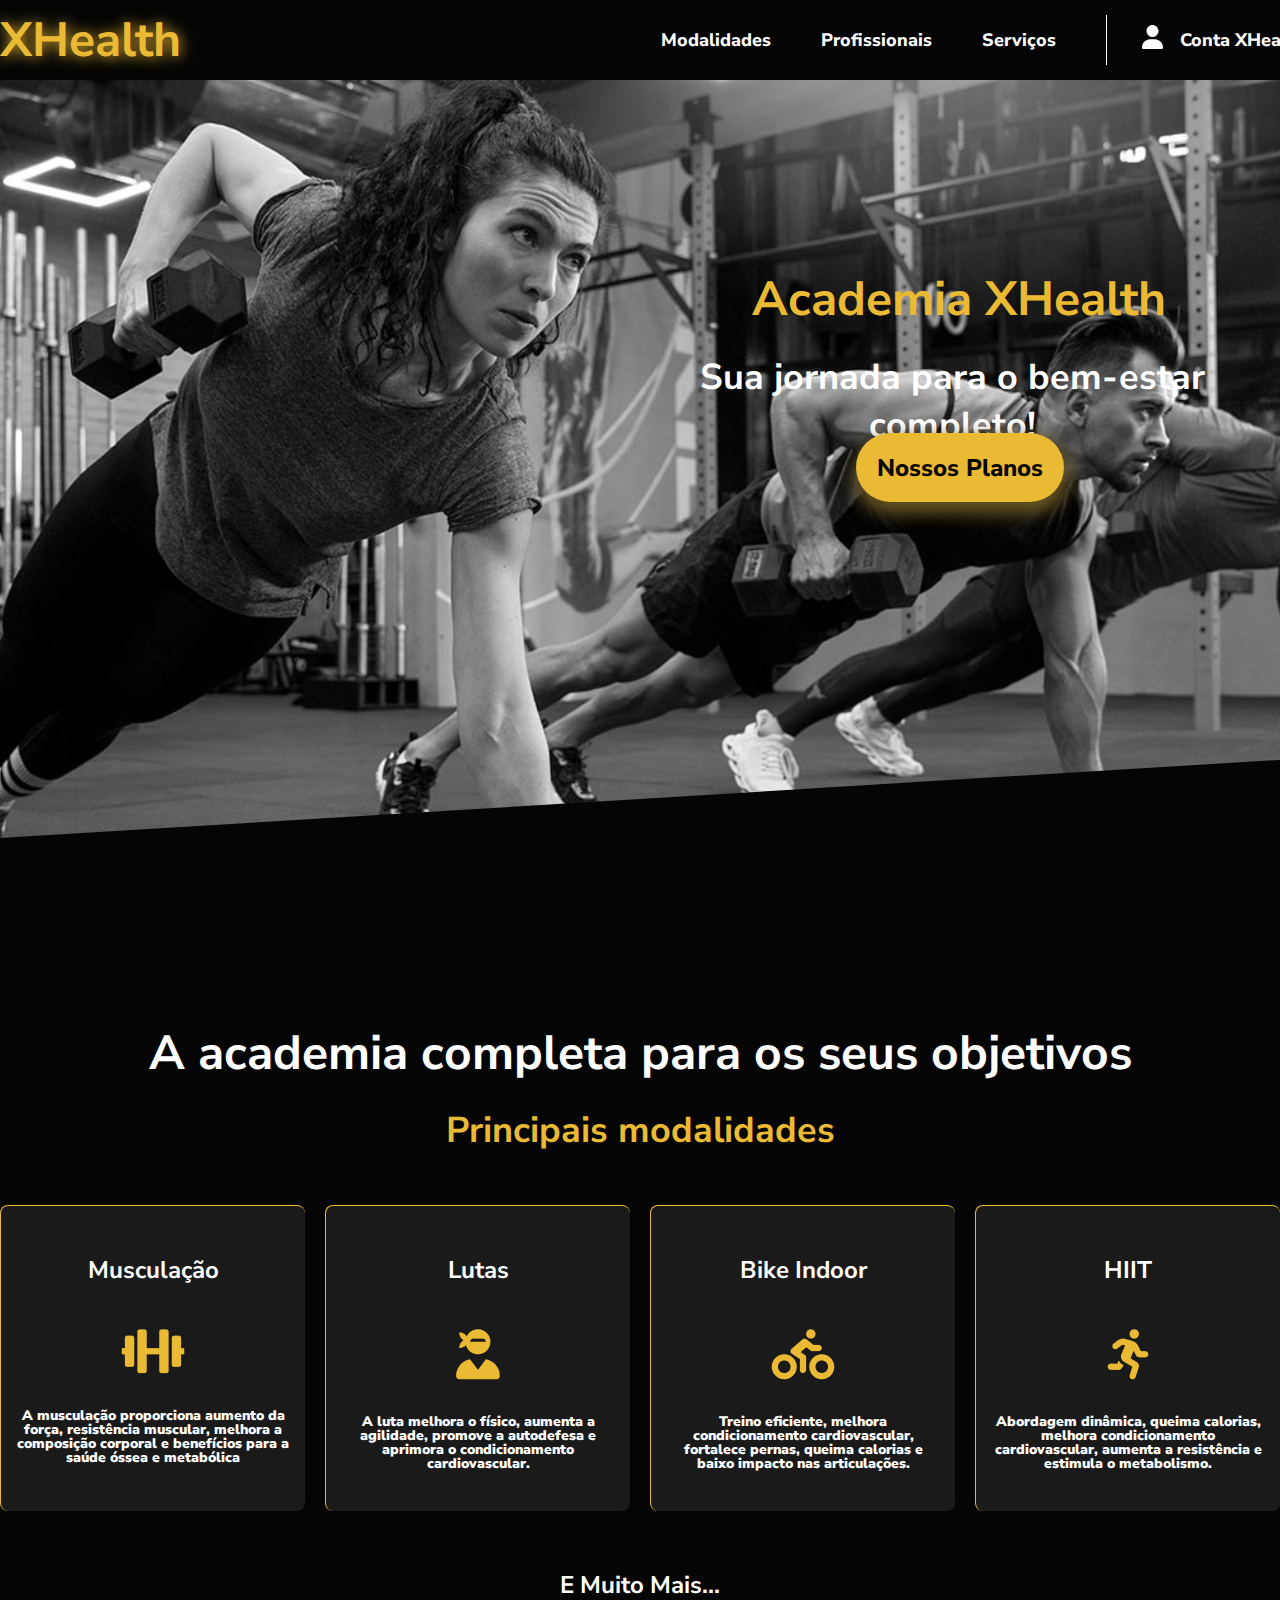
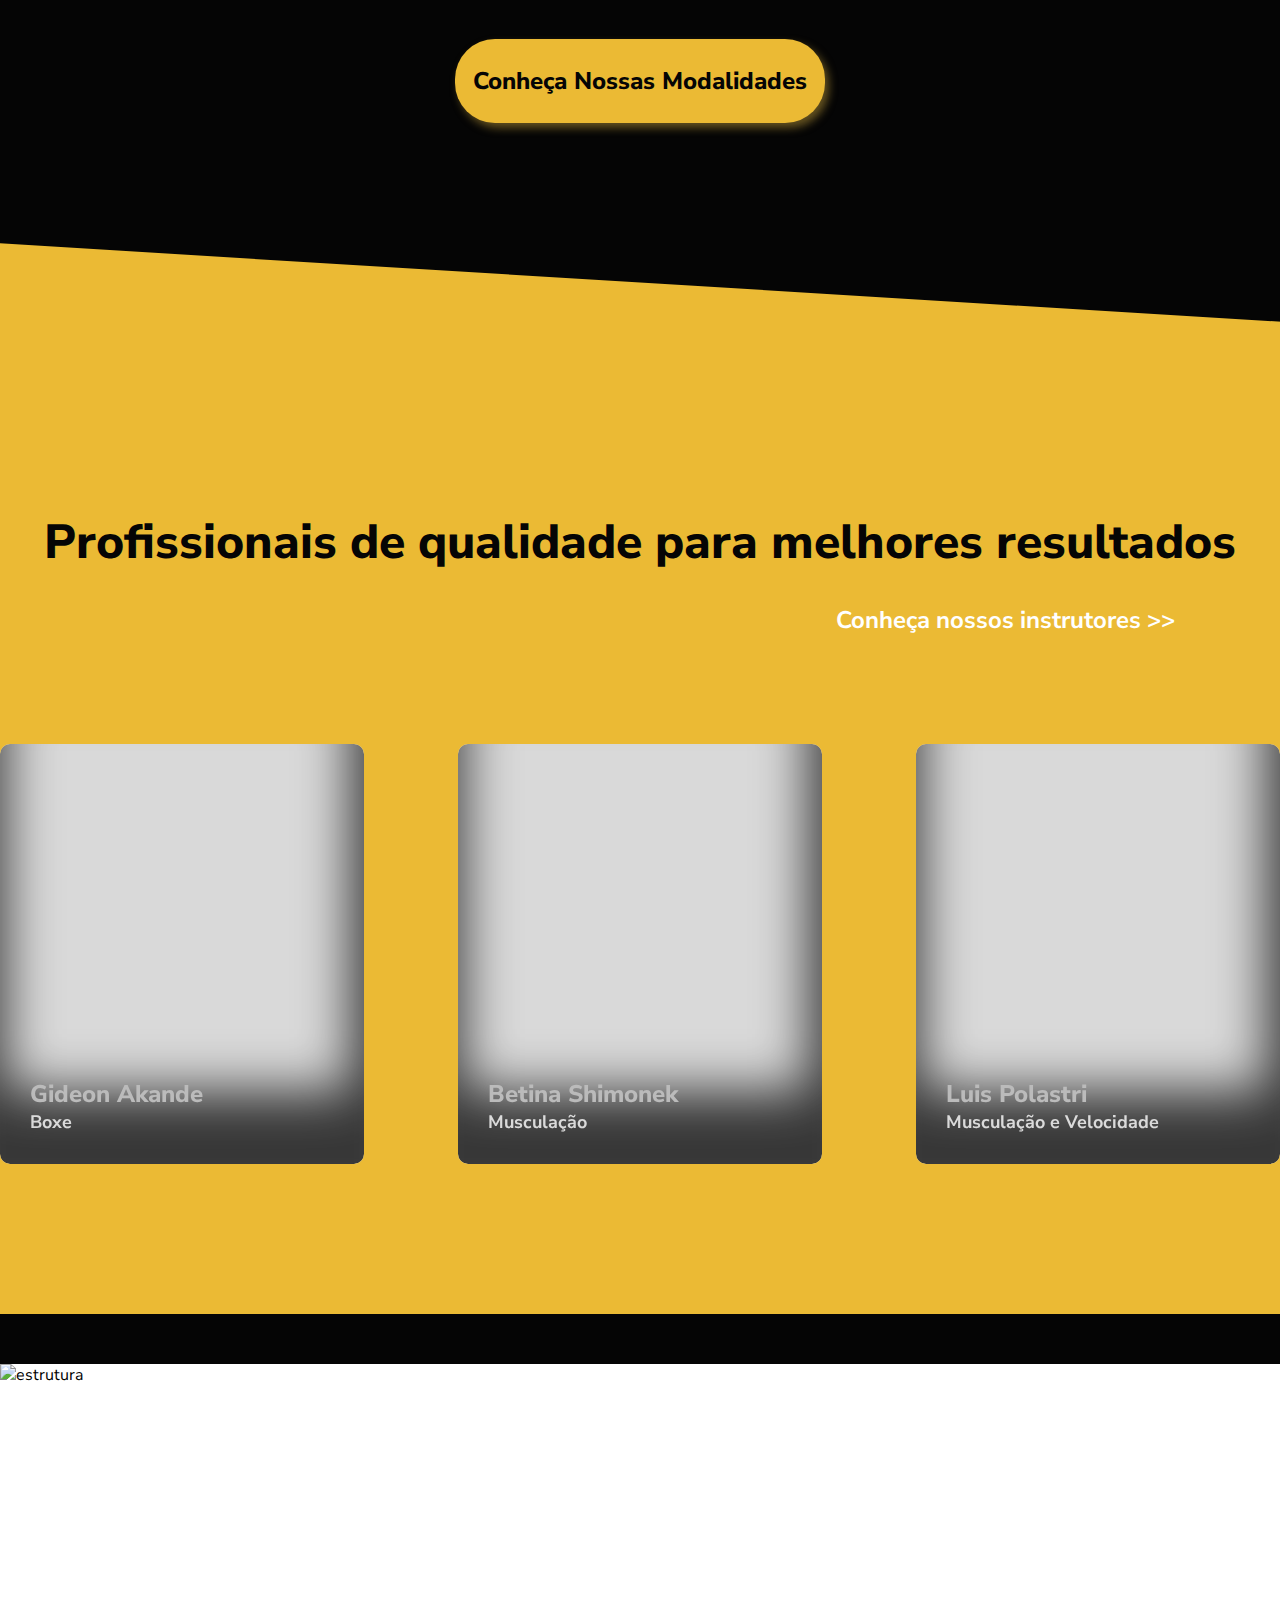
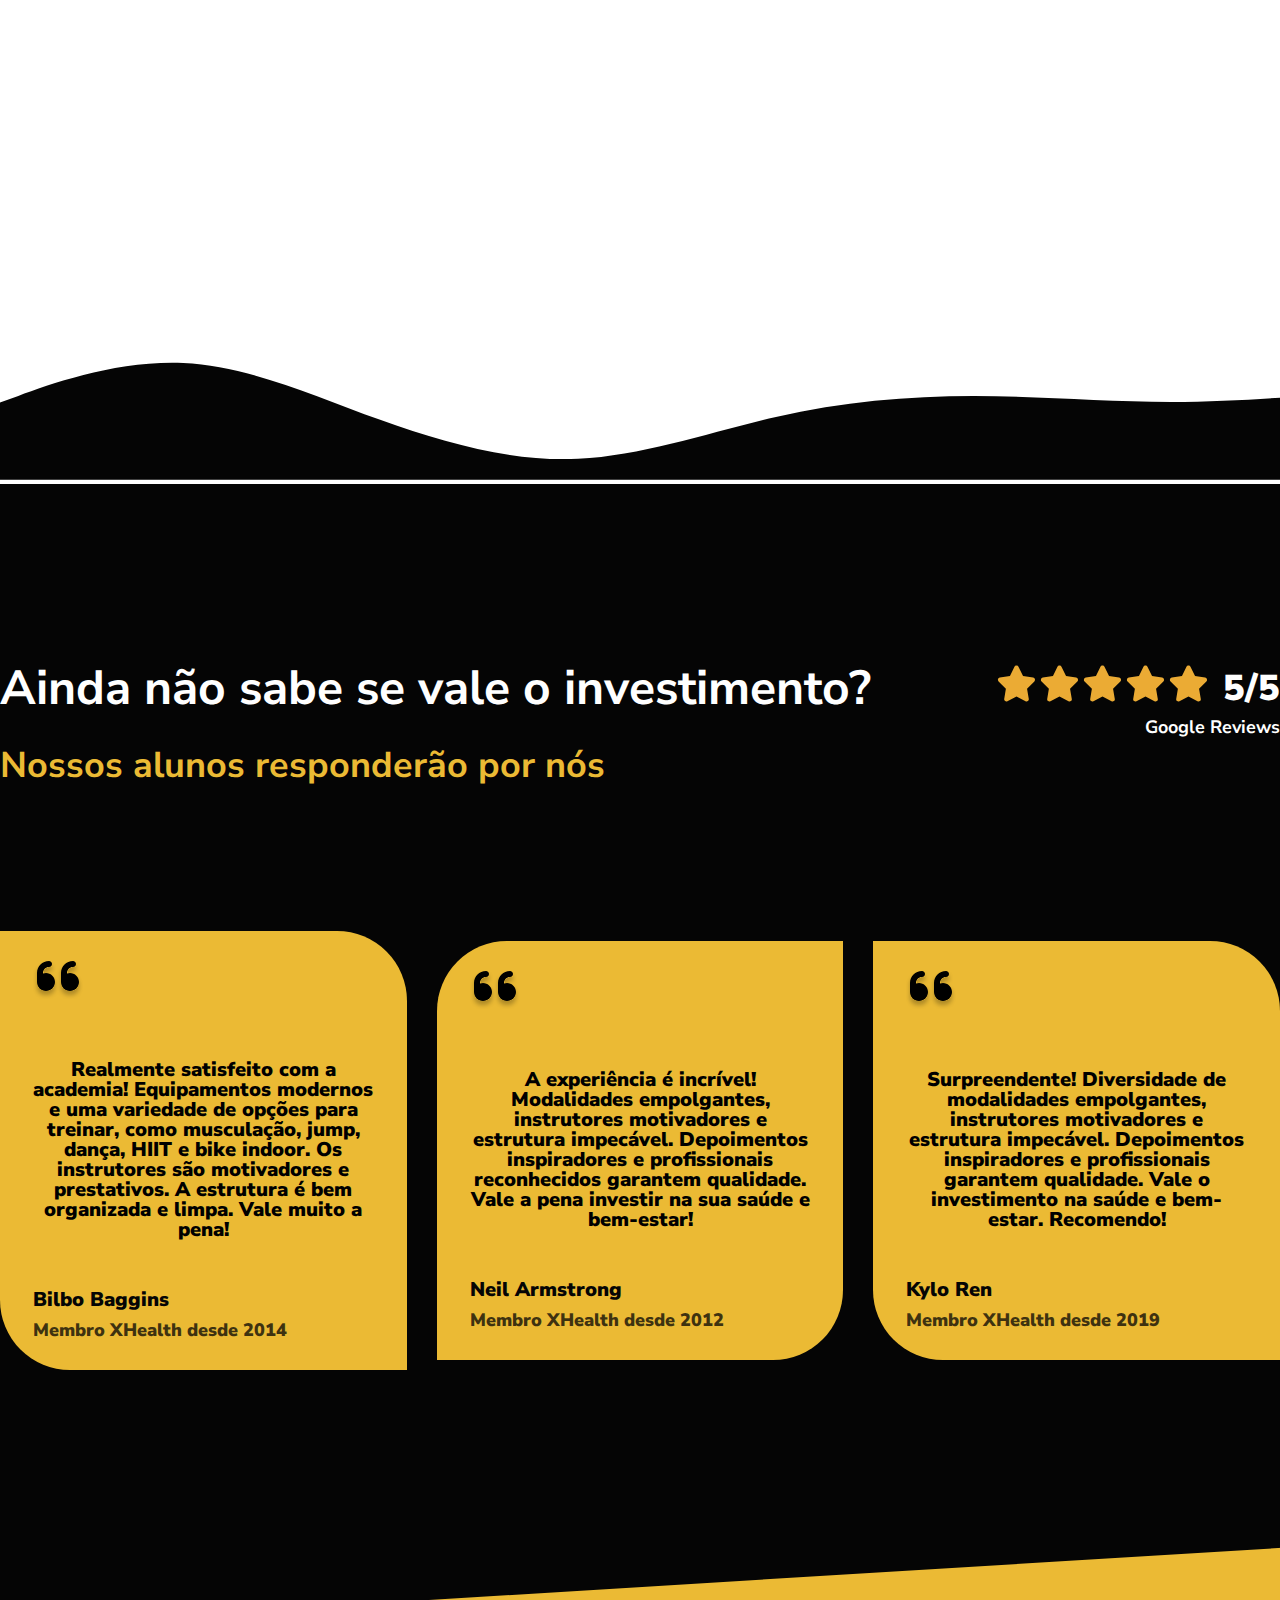
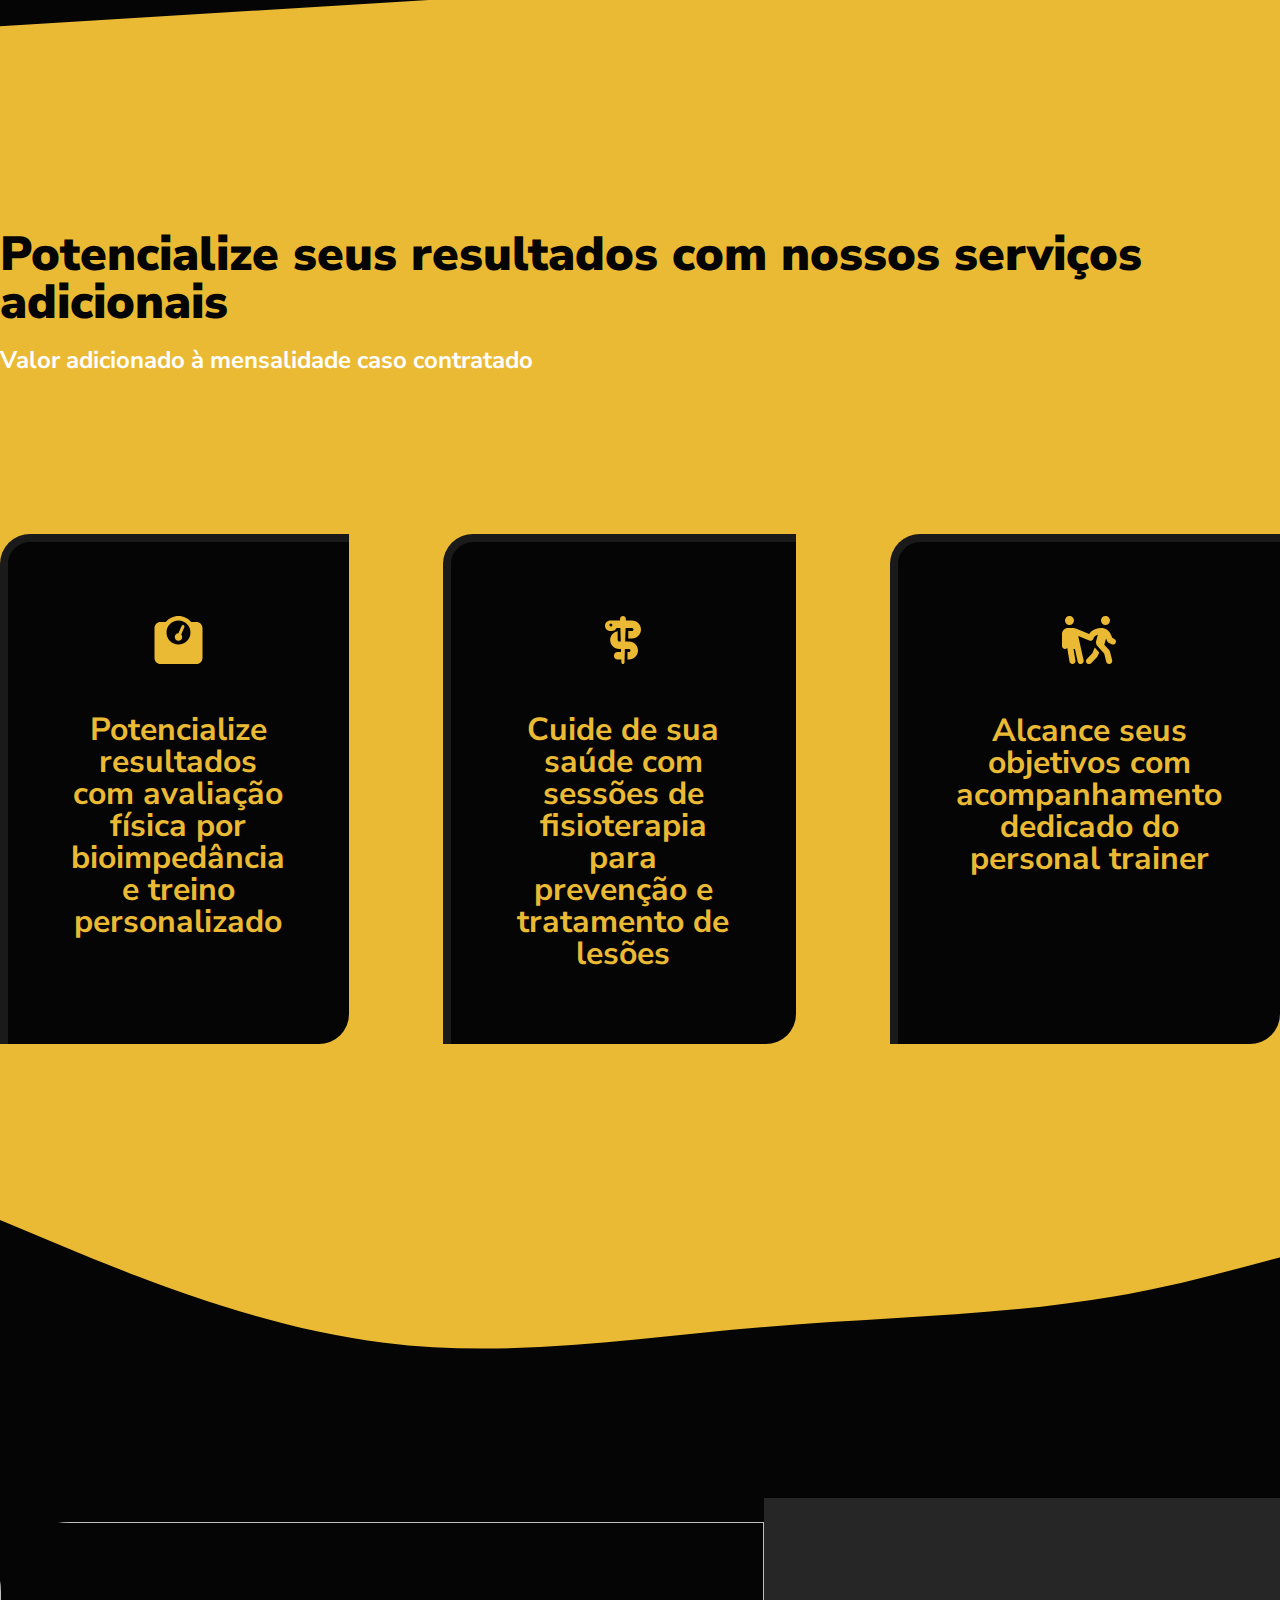
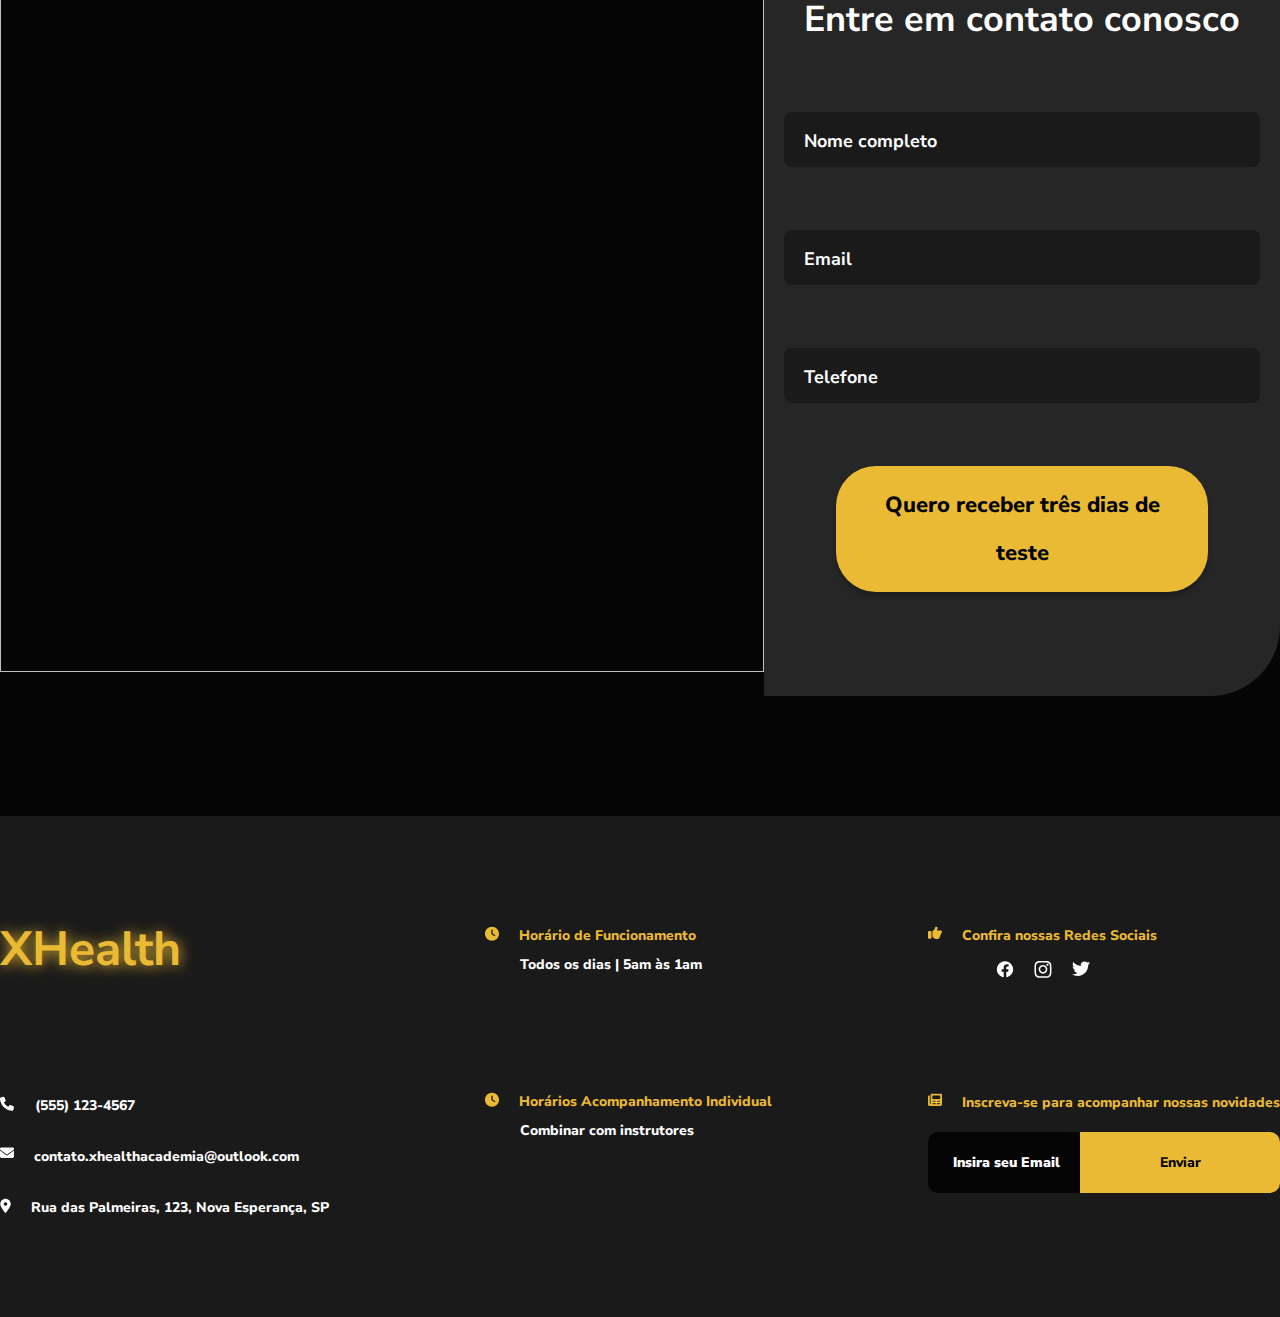
==== index.html @ f78d3def "hover nav header" ====
<!DOCTYPE html>
<html lang="pt-BR">

<head>
    <meta charset="UTF-8">
    <meta name="viewport" content="width=device-width, initial-scale=1.0">
    <link rel="stylesheet" href="styles.css">
    <link rel="shortcut icon" href="img/logo.png">
    <link rel="stylesheet" href="https://cdnjs.cloudflare.com/ajax/libs/font-awesome/5.15.3/css/all.min.css">
    <title>XHealth</title>
</head>

<body>
    <header>
        <div class="centro">

            <div class="logo">
                <a href="#">
                    <h1>XHealth</h1>
                </a>
            </div>

            <nav class="navHeader">
                <a href="#modalidades" class="navs">Modalidades</a>
                <a href="#profissionais" class="navs">Profissionais</a>
                <a href="#xtraServices" class="navs">Serviços</a>

                <div class="userDiv">

                    <a href="#">
                        <svg width="21" height="24" viewBox="0 0 21 24" fill="none" xmlns="http://www.w3.org/2000/svg">
                            <path
                                d="M10.5 12C7.17188 12 4.5 9.32812 4.5 6C4.5 2.71875 7.17188 0 10.5 0C13.7812 0 16.5 2.71875 16.5 6C16.5 9.32812 13.7812 12 10.5 12ZM12.8438 14.25C17.3438 14.25 21 17.9062 21 22.4062C21 23.2969 20.25 24 19.3594 24H1.59375C0.703125 24 0 23.2969 0 22.4062C0 17.9062 3.60938 14.25 8.10938 14.25H12.8438Z"
                                fill="white" />
                        </svg>
                    </a>

                    <a href="#" class="username">Conta XHealth</a>
                </div>
            </nav>

        </div>
    </header>

    <section class="start">
        <img src="img/textos-para-propaganda-de-academia.jpg" alt="Pessoas treinando na academia">
        <div class="text">
            <h1 class="title">Academia XHealth</h1>
            <p class="desc">Sua jornada para o bem-estar completo!</p>
            <button class="planos">Nossos Planos</button>
        </div>
    </section> <!-- start -->

    <section class="modalidades" id="modalidades">

        <div class="centro">

            <h1 class="title">A academia completa para os seus objetivos</h1>
            <p class="subtitle">Principais modalidades</p>

            <div class="cards">

                <div class="card">
                    <p class="cardTitle">Musculação</p>

                    <img src="img/dumbbell.png" alt="">
                    <p class="cardDesc">A musculação proporciona aumento da força, resistência muscular, melhora a
                        composição corporal e benefícios para a saúde óssea e metabólica</p>
                </div>

                <div class="card">
                    <p class="cardTitle">Lutas</p>
                    <img src="img/USER-NINJA.png" alt="">
                    <p class="cardDesc">A luta melhora o físico, aumenta a agilidade, promove a autodefesa e aprimora o
                        condicionamento cardiovascular.</p>
                </div>

                <div class="card">
                    <p class="cardTitle">Bike Indoor</p>
                    <img src="img/Biking.png" alt="">
                    <p class="cardDesc">Treino eficiente, melhora condicionamento cardiovascular, fortalece pernas,
                        queima calorias e baixo impacto nas articulações.</p>
                </div>

                <div class="card">
                    <p class="cardTitle">HIIT</p>
                    <img src="img/running.png" alt="">
                    <p class="cardDesc">Abordagem dinâmica, queima calorias, melhora condicionamento cardiovascular,
                        aumenta a resistência e estimula o metabolismo.</p>
                </div>


            </div> <!-- cards -->

            <p class="desc">E muito mais...</p>
            <button class="btnModalidades">Conheça Nossas Modalidades</button>

        </div>

    </section> <!-- modalidades -->

    <section class="profissionais" id="profissionais">
        <div class="centro">

            <div class="text">
                <h1 class="title">Profissionais de qualidade para melhores resultados</h1>
                <a href="#" class="subtitle">Conheça nossos instrutores >></a>
            </div>

            <div class="cardsProfissionais">

                <div class="cardProf card1">
                    <img src="" alt="">
                    <div class="text">
                        <p class="name">Gideon Akande</p>
                        <p class="area">Boxe</p>
                    </div>
                </div>

                <div class="cardProf card2">
                    <img src="" alt="">
                    <div class="text">
                        <p class="name">Betina Shimonek</p>
                        <p class="area">Musculação</p>
                    </div>
                </div>

                <div class="cardProf card3">
                    <img src="" alt="">
                    <div class="text">
                        <p class="name">Luis Polastri</p>
                        <p class="area">Musculação e Velocidade</p>
                    </div>
                </div>

            </div>
        </div>
    </section> <!-- profissionais -->

    <section class="carrosselEstrutura">

        <div class="carrossel">
            <img src="img/estrutura/racks.avif" alt="estrutura" class="primeiro">
            <img src="img/estrutura/Kalorias Montijo _ the first concept gym _ estudio AMATAM.png" alt="estrutura">
            <img src="img/estrutura/luta.jpg" alt="estrutura">
            <img src="img/estrutura/supino.jpg" alt="estrutura">
            <img src="img/estrutura/pain.jpeg" alt="estrutura">
        </div>


        <input type="radio" name="btn-radio" id="radio1">
        <input type="radio" name="btn-radio" id="radio2">
        <input type="radio" name="btn-radio" id="radio3">
        <input type="radio" name="btn-radio" id="radio4">
        <input type="radio" name="btn-radio" id="radio5">

        <div class="nav-auto">
            <div class="auto-btn1"></div>
            <div class="auto-btn2"></div>
            <div class="auto-btn3"></div>
            <div class="auto-btn4"></div>
            <div class="auto-btn5"></div>
        </div>

        <div class="nav-manual">
            <label for="radio1" class="manual-btn"></label>
            <label for="radio2" class="manual-btn"></label>
            <label for="radio3" class="manual-btn"></label>
            <label for="radio4" class="manual-btn"></label>
            <label for="radio5" class="manual-btn"></label>
        </div>
        <svg class="wrap" xmlns="http://www.w3.org/2000/svg" width="1920" height="176" viewBox="0 0 1920 176"
            fill="none">
            <path
                d="M-22 68.4001L27.4253 50.4947C76.8507 32.2532 175.413 -3.05306 274.84 1.15006C373.259 5.35319 472.253 50.7469 570.24 86.3054C669.667 122.2 769.094 149.1 867.08 144.645C966.075 139.853 1064.49 104.547 1163.92 81.8501C1262.48 59.1532 1361.33 50.7469 1460.76 50.4947C1558.89 50.7469 1658.17 59.1532 1756.16 59.4054C1855.44 59.1532 1953.57 50.7469 2004.01 45.9554L2053 41.5001V176H2003.57C1954.15 176 1855.59 176 1756.16 176C1657.74 176 1558.75 176 1460.76 176C1361.33 176 1261.91 176 1163.92 176C1064.93 176 966.507 176 867.08 176C768.517 176 669.667 176 570.24 176C472.109 176 372.826 176 274.84 176C175.557 176 77.4271 176 26.9931 176H-22V68.4001Z"
                fill="#050505" />
        </svg>
    </section><!-- carrosselEstrutura -->



    <section class="referencia">

        <div class="centro">

            <div class="top">
                <div class="left">
                    <h1 class="title">Ainda não sabe se vale o investimento?</h1>
                    <p class="subtitle">Nossos alunos responderão por nós</p>
                </div>

                <div class="right">
                    <div class="stars">
                        <svg width="39" height="37" viewBox="0 0 39 37" fill="none" xmlns="http://www.w3.org/2000/svg">
                            <path
                                d="M26.0391 11.1172L36.0938 12.5938C36.9375 12.7344 37.6406 13.2969 37.9219 14.1406C38.2031 14.9141 37.9922 15.8281 37.3594 16.3906L30.0469 23.6328L31.8047 33.8984C31.9453 34.7422 31.5938 35.5859 30.8906 36.0781C30.1875 36.6406 29.2734 36.6406 28.5 36.2891L19.5 31.4375L10.4297 36.2891C9.72656 36.6406 8.74219 36.6406 8.10938 36.0781C7.40625 35.5859 7.05469 34.7422 7.19531 33.8984L8.88281 23.6328L1.57031 16.3906C0.9375 15.8281 0.726562 14.9141 1.00781 14.1406C1.28906 13.2969 1.99219 12.7344 2.83594 12.5938L12.9609 11.1172L17.4609 1.76562C17.8125 0.992188 18.5859 0.5 19.5 0.5C20.3438 0.5 21.1172 0.992188 21.4688 1.76562L26.0391 11.1172Z"
                                fill="#EBAB34" />
                        </svg>
                        <svg width="39" height="37" viewBox="0 0 39 37" fill="none" xmlns="http://www.w3.org/2000/svg">
                            <path
                                d="M26.0391 11.1172L36.0938 12.5938C36.9375 12.7344 37.6406 13.2969 37.9219 14.1406C38.2031 14.9141 37.9922 15.8281 37.3594 16.3906L30.0469 23.6328L31.8047 33.8984C31.9453 34.7422 31.5938 35.5859 30.8906 36.0781C30.1875 36.6406 29.2734 36.6406 28.5 36.2891L19.5 31.4375L10.4297 36.2891C9.72656 36.6406 8.74219 36.6406 8.10938 36.0781C7.40625 35.5859 7.05469 34.7422 7.19531 33.8984L8.88281 23.6328L1.57031 16.3906C0.9375 15.8281 0.726562 14.9141 1.00781 14.1406C1.28906 13.2969 1.99219 12.7344 2.83594 12.5938L12.9609 11.1172L17.4609 1.76562C17.8125 0.992188 18.5859 0.5 19.5 0.5C20.3438 0.5 21.1172 0.992188 21.4688 1.76562L26.0391 11.1172Z"
                                fill="#EBAB34" />
                        </svg>
                        <svg width="39" height="37" viewBox="0 0 39 37" fill="none" xmlns="http://www.w3.org/2000/svg">
                            <path
                                d="M26.0391 11.1172L36.0938 12.5938C36.9375 12.7344 37.6406 13.2969 37.9219 14.1406C38.2031 14.9141 37.9922 15.8281 37.3594 16.3906L30.0469 23.6328L31.8047 33.8984C31.9453 34.7422 31.5938 35.5859 30.8906 36.0781C30.1875 36.6406 29.2734 36.6406 28.5 36.2891L19.5 31.4375L10.4297 36.2891C9.72656 36.6406 8.74219 36.6406 8.10938 36.0781C7.40625 35.5859 7.05469 34.7422 7.19531 33.8984L8.88281 23.6328L1.57031 16.3906C0.9375 15.8281 0.726562 14.9141 1.00781 14.1406C1.28906 13.2969 1.99219 12.7344 2.83594 12.5938L12.9609 11.1172L17.4609 1.76562C17.8125 0.992188 18.5859 0.5 19.5 0.5C20.3438 0.5 21.1172 0.992188 21.4688 1.76562L26.0391 11.1172Z"
                                fill="#EBAB34" />
                        </svg>
                        <svg width="39" height="37" viewBox="0 0 39 37" fill="none" xmlns="http://www.w3.org/2000/svg">
                            <path
                                d="M26.0391 11.1172L36.0938 12.5938C36.9375 12.7344 37.6406 13.2969 37.9219 14.1406C38.2031 14.9141 37.9922 15.8281 37.3594 16.3906L30.0469 23.6328L31.8047 33.8984C31.9453 34.7422 31.5938 35.5859 30.8906 36.0781C30.1875 36.6406 29.2734 36.6406 28.5 36.2891L19.5 31.4375L10.4297 36.2891C9.72656 36.6406 8.74219 36.6406 8.10938 36.0781C7.40625 35.5859 7.05469 34.7422 7.19531 33.8984L8.88281 23.6328L1.57031 16.3906C0.9375 15.8281 0.726562 14.9141 1.00781 14.1406C1.28906 13.2969 1.99219 12.7344 2.83594 12.5938L12.9609 11.1172L17.4609 1.76562C17.8125 0.992188 18.5859 0.5 19.5 0.5C20.3438 0.5 21.1172 0.992188 21.4688 1.76562L26.0391 11.1172Z"
                                fill="#EBAB34" />
                        </svg>
                        <svg width="39" height="37" viewBox="0 0 39 37" fill="none" xmlns="http://www.w3.org/2000/svg">
                            <path
                                d="M26.0391 11.1172L36.0938 12.5938C36.9375 12.7344 37.6406 13.2969 37.9219 14.1406C38.2031 14.9141 37.9922 15.8281 37.3594 16.3906L30.0469 23.6328L31.8047 33.8984C31.9453 34.7422 31.5938 35.5859 30.8906 36.0781C30.1875 36.6406 29.2734 36.6406 28.5 36.2891L19.5 31.4375L10.4297 36.2891C9.72656 36.6406 8.74219 36.6406 8.10938 36.0781C7.40625 35.5859 7.05469 34.7422 7.19531 33.8984L8.88281 23.6328L1.57031 16.3906C0.9375 15.8281 0.726562 14.9141 1.00781 14.1406C1.28906 13.2969 1.99219 12.7344 2.83594 12.5938L12.9609 11.1172L17.4609 1.76562C17.8125 0.992188 18.5859 0.5 19.5 0.5C20.3438 0.5 21.1172 0.992188 21.4688 1.76562L26.0391 11.1172Z"
                                fill="#EBAB34" />
                        </svg>

                    </div>
                    <p class="rating">5/5</p>
                </div>
                <p class="subrating">Google Reviews</p>
            </div>


            <div class="cardsReferences">

                <div class="references ref1">
                    <svg width="50" height="38" viewBox="0 0 50 38" fill="none" xmlns="http://www.w3.org/2000/svg">
                        <g filter="url(#filter0_d_20_48)">
                            <path
                                d="M13 12C17.9688 12 22 16.0312 22 21C22 26.0625 17.9688 30 13 30C7.9375 30 4 26.0625 4 21V12C4 5.4375 9.34375 0 16 0C17.5938 0 19 1.40625 19 3C19 4.6875 17.5938 6 16 6C12.625 6 10 8.71875 10 12V12.5625C10.9375 12.2812 11.875 12 13 12ZM37 12C41.9688 12 46 16.0312 46 21C46 26.0625 41.9688 30 37 30C31.9375 30 28 26.0625 28 21V12C28 5.4375 33.3438 0 40 0C41.5938 0 43 1.40625 43 3C43 4.6875 41.5938 6 40 6C36.625 6 34 8.71875 34 12V12.5625C34.9375 12.2812 35.875 12 37 12Z"
                                fill="black" />
                        </g>
                        <defs>
                            <filter id="filter0_d_20_48" x="0" y="0" width="50" height="38" filterUnits="userSpaceOnUse"
                                color-interpolation-filters="sRGB">
                                <feFlood flood-opacity="0" result="BackgroundImageFix" />
                                <feColorMatrix in="SourceAlpha" type="matrix"
                                    values="0 0 0 0 0 0 0 0 0 0 0 0 0 0 0 0 0 0 127 0" result="hardAlpha" />
                                <feOffset dy="4" />
                                <feGaussianBlur stdDeviation="2" />
                                <feComposite in2="hardAlpha" operator="out" />
                                <feColorMatrix type="matrix" values="0 0 0 0 0 0 0 0 0 0 0 0 0 0 0 0 0 0 0.25 0" />
                                <feBlend mode="normal" in2="BackgroundImageFix" result="effect1_dropShadow_20_48" />
                                <feBlend mode="normal" in="SourceGraphic" in2="effect1_dropShadow_20_48"
                                    result="shape" />
                            </filter>
                        </defs>
                    </svg>
                    <p class="desc">Realmente satisfeito com a academia! Equipamentos modernos e uma variedade de opções
                        para treinar, como musculação, jump, dança,
                        HIIT e bike indoor. Os instrutores são motivadores e prestativos.
                        A estrutura é bem organizada e limpa. Vale muito a pena!</p>
                    <p class="name">Bilbo Baggins</p>
                    <p class="subName">Membro XHealth desde 2014</p>
                </div>

                <div class="references ref2">
                    <svg width="50" height="38" viewBox="0 0 50 38" fill="none" xmlns="http://www.w3.org/2000/svg">
                        <g filter="url(#filter0_d_20_48)">
                            <path
                                d="M13 12C17.9688 12 22 16.0312 22 21C22 26.0625 17.9688 30 13 30C7.9375 30 4 26.0625 4 21V12C4 5.4375 9.34375 0 16 0C17.5938 0 19 1.40625 19 3C19 4.6875 17.5938 6 16 6C12.625 6 10 8.71875 10 12V12.5625C10.9375 12.2812 11.875 12 13 12ZM37 12C41.9688 12 46 16.0312 46 21C46 26.0625 41.9688 30 37 30C31.9375 30 28 26.0625 28 21V12C28 5.4375 33.3438 0 40 0C41.5938 0 43 1.40625 43 3C43 4.6875 41.5938 6 40 6C36.625 6 34 8.71875 34 12V12.5625C34.9375 12.2812 35.875 12 37 12Z"
                                fill="black" />
                        </g>
                        <defs>
                            <filter id="filter0_d_20_48" x="0" y="0" width="50" height="38" filterUnits="userSpaceOnUse"
                                color-interpolation-filters="sRGB">
                                <feFlood flood-opacity="0" result="BackgroundImageFix" />
                                <feColorMatrix in="SourceAlpha" type="matrix"
                                    values="0 0 0 0 0 0 0 0 0 0 0 0 0 0 0 0 0 0 127 0" result="hardAlpha" />
                                <feOffset dy="4" />
                                <feGaussianBlur stdDeviation="2" />
                                <feComposite in2="hardAlpha" operator="out" />
                                <feColorMatrix type="matrix" values="0 0 0 0 0 0 0 0 0 0 0 0 0 0 0 0 0 0 0.25 0" />
                                <feBlend mode="normal" in2="BackgroundImageFix" result="effect1_dropShadow_20_48" />
                                <feBlend mode="normal" in="SourceGraphic" in2="effect1_dropShadow_20_48"
                                    result="shape" />
                            </filter>
                        </defs>
                    </svg>
                    <p class="desc">A experiência é incrível! Modalidades empolgantes, instrutores motivadores e estrutura impecável. Depoimentos inspiradores e profissionais reconhecidos garantem qualidade. Vale a pena investir na sua saúde e bem-estar!</p>
                    <p class="name">Neil Armstrong</p>
                    <p class="subName">Membro XHealth desde 2012</p>
                </div>

                <div class="references ref3">
                    <svg width="50" height="38" viewBox="0 0 50 38" fill="none" xmlns="http://www.w3.org/2000/svg">
                        <g filter="url(#filter0_d_20_48)">
                            <path
                                d="M13 12C17.9688 12 22 16.0312 22 21C22 26.0625 17.9688 30 13 30C7.9375 30 4 26.0625 4 21V12C4 5.4375 9.34375 0 16 0C17.5938 0 19 1.40625 19 3C19 4.6875 17.5938 6 16 6C12.625 6 10 8.71875 10 12V12.5625C10.9375 12.2812 11.875 12 13 12ZM37 12C41.9688 12 46 16.0312 46 21C46 26.0625 41.9688 30 37 30C31.9375 30 28 26.0625 28 21V12C28 5.4375 33.3438 0 40 0C41.5938 0 43 1.40625 43 3C43 4.6875 41.5938 6 40 6C36.625 6 34 8.71875 34 12V12.5625C34.9375 12.2812 35.875 12 37 12Z"
                                fill="black" />
                        </g>
                        <defs>
                            <filter id="filter0_d_20_48" x="0" y="0" width="50" height="38" filterUnits="userSpaceOnUse"
                                color-interpolation-filters="sRGB">
                                <feFlood flood-opacity="0" result="BackgroundImageFix" />
                                <feColorMatrix in="SourceAlpha" type="matrix"
                                    values="0 0 0 0 0 0 0 0 0 0 0 0 0 0 0 0 0 0 127 0" result="hardAlpha" />
                                <feOffset dy="4" />
                                <feGaussianBlur stdDeviation="2" />
                                <feComposite in2="hardAlpha" operator="out" />
                                <feColorMatrix type="matrix" values="0 0 0 0 0 0 0 0 0 0 0 0 0 0 0 0 0 0 0.25 0" />
                                <feBlend mode="normal" in2="BackgroundImageFix" result="effect1_dropShadow_20_48" />
                                <feBlend mode="normal" in="SourceGraphic" in2="effect1_dropShadow_20_48"
                                    result="shape" />
                            </filter>
                        </defs>
                    </svg>
                    <p class="desc">Surpreendente! Diversidade de modalidades empolgantes, instrutores motivadores e estrutura impecável. Depoimentos inspiradores e profissionais garantem qualidade. Vale o investimento na saúde e bem-estar. Recomendo!</p>
                    <p class="name">Kylo Ren</p>
                    <p class="subName">Membro XHealth desde 2019</p>
                </div>

            </div>

        </div>

    </section><!-- referencia -->

    <section class="xtraServices" id="xtraServices">

        <div class="centro">

            <h1 class="title">Potencialize seus resultados com nossos serviços adicionais</h1>
            <p class="subtitle">Valor adicionado à mensalidade caso contratado</p>

            <div class="cardsServices">

                <div class="card">
                    <svg width="49" height="48" viewBox="0 0 49 48" fill="none" xmlns="http://www.w3.org/2000/svg">
                        <path
                            d="M29.5625 9.1875C30.3125 9.46875 30.6875 10.4062 30.3125 11.1562L27.2188 18.4688C27.7812 19.125 28.25 20.0625 28.25 21C28.25 23.1562 26.5625 24.75 24.5 24.75C22.3438 24.75 20.75 23.1562 20.75 21C20.75 18.9375 22.3438 17.3438 24.4062 17.25L27.5938 9.9375C27.875 9.1875 28.8125 8.8125 29.5625 9.1875ZM42.5 6C45.7812 6 48.5 8.71875 48.5 12V42C48.5 45.375 45.7812 48 42.5 48H6.5C3.125 48 0.5 45.375 0.5 42V12C0.5 8.71875 3.125 6 6.5 6H11.75C14.75 2.34375 19.3438 0 24.5 0C29.5625 0 34.1562 2.34375 37.1562 6H42.5ZM24.5 28.5C31.0625 28.5 36.5 23.1562 36.5 16.5C36.5 9.9375 31.0625 4.5 24.5 4.5C17.8438 4.5 12.5 9.9375 12.5 16.5C12.5 23.1562 17.8438 28.5 24.5 28.5Z"
                            fill="#EBBA34" />
                    </svg>

                    <p class="serviceDesc">Potencialize resultados com avaliação física por bioimpedância e treino
                        personalizado</p>
                </div>

                <div class="card">
                    <svg width="36" height="48" viewBox="0 0 36 48" fill="none" xmlns="http://www.w3.org/2000/svg">
                        <path
                            d="M20.8125 4.5H27C31.9688 4.5 36 8.53125 36 13.5C36 18.4688 31.9688 22.5 27 22.5H23.25V15H27C27.75 15 28.5 14.3438 28.5 13.5C28.5 12.75 27.75 12 27 12H20.625L20.1562 25.5H24C28.9688 25.5 33 29.5312 33 34.5C33 39.4688 28.9688 43.5 24 43.5H22.5V36H24C24.75 36 25.5 35.3438 25.5 34.5C25.5 33.75 24.75 33 24 33H19.875L19.5 46.5C19.5 47.3438 18.75 48 17.9062 48C17.1562 48 16.4062 47.3438 16.4062 46.5L16.3125 43.5H12.6562C10.5938 43.5 8.90625 41.9062 8.90625 39.75C8.90625 37.6875 10.5938 36 12.6562 36H16.0312L15.9375 33H14.1562C9.1875 33 5.15625 28.9688 5.15625 24C5.15625 19.5938 8.4375 15.8438 12.6562 15.1875V24C12.6562 24.8438 13.4062 25.5 14.1562 25.5H15.75L15.375 12H11.4375C10.5938 13.7812 8.8125 15 6.75 15H5.25C2.34375 15 0 12.6562 0 9.75C0 6.9375 2.34375 4.5 5.25 4.5H15.0938L15 3V2.90625C15.0938 1.3125 16.4062 0 18 0C19.5 0 20.8125 1.3125 20.9062 2.90625V3L20.8125 4.5ZM7.40625 9C7.40625 8.25 6.75 7.5 5.90625 7.5C5.15625 7.5 4.40625 8.25 4.40625 9C4.40625 9.84375 5.15625 10.5 5.90625 10.5C6.75 10.5 7.40625 9.84375 7.40625 9Z"
                            fill="#EBBA34" />
                    </svg>

                    <p class="serviceDesc">Cuide de sua saúde com sessões de fisioterapia para prevenção e tratamento de
                        lesões</p>
                </div>

                <div class="card">
                    <svg width="55" height="49" viewBox="0 0 55 49" fill="none" xmlns="http://www.w3.org/2000/svg">
                        <path
                            d="M2.99988 4.5C2.99988 2.0625 4.96863 0 7.49988 0C9.93738 0 11.9999 2.0625 11.9999 4.5C11.9999 7.03125 9.93738 9 7.49988 9C4.96863 9 2.99988 7.03125 2.99988 4.5ZM11.0624 12C12.1874 12 13.4061 12.2812 14.5311 12.75L27.0936 18C28.3124 16.125 29.9999 14.7188 32.0624 13.7812L33.0936 13.3125C35.0624 12.4688 37.1249 12 39.2811 12C43.4999 12 47.2499 14.5312 48.8436 18.375L50.2499 21.8438L52.3124 22.875C53.8124 23.625 54.3749 25.4062 53.6249 26.9062C52.8749 28.4062 51.0936 28.9688 49.5936 28.2188L47.1561 27C46.1249 26.5312 45.3749 25.6875 44.9999 24.6562L44.0624 22.5L42.2811 28.6875L46.8749 33.75C47.4374 34.3125 47.8124 34.9688 47.9999 35.7188L50.1561 44.3438C50.5311 45.9375 49.4999 47.5312 47.9061 47.9062C46.3124 48.375 44.7186 47.3438 44.2499 45.75L42.1874 37.5L35.6249 30.2812C34.2186 28.7812 33.6561 26.625 34.2186 24.6562L35.8124 18.75C35.7186 18.75 35.6249 18.8438 35.5311 18.8438L34.4999 19.3125C33.0936 19.9688 31.9686 21.0938 31.4061 22.5938L31.2186 22.875C30.7499 24.0938 29.6249 24.8438 28.4061 24.75C28.0311 24.75 27.6561 24.75 27.2811 24.5625L16.2186 19.9688L21.6561 44.4375C22.0311 46.0312 20.9999 47.625 19.3124 48C17.7186 48.375 16.1249 47.3438 15.7499 45.6562L12.9374 33H11.5311L13.4061 44.5312C13.6874 46.2188 12.5624 47.7188 10.9686 48C9.28113 48.2812 7.78113 47.1562 7.49988 45.5625L5.24988 31.9688C4.68738 32.625 3.84363 33 2.99988 33C1.31238 33 -0.00012207 31.6875 -0.00012207 30V18C-0.00012207 14.7188 2.62488 12 5.99988 12H11.0624ZM38.9999 4.5C38.9999 2.0625 40.9686 0 43.4999 0C45.9374 0 47.9999 2.0625 47.9999 4.5C47.9999 7.03125 45.9374 9 43.4999 9C40.9686 9 38.9999 7.03125 38.9999 4.5ZM33.3749 32.3438L37.2186 36.4688L35.8124 39.8438C35.6249 40.4062 35.2499 40.9688 34.8749 41.3438L29.0624 47.1562C27.9374 48.375 25.9686 48.375 24.8436 47.1562C23.6249 46.0312 23.6249 44.0625 24.8436 42.9375L30.3749 37.3125L32.7186 31.5C32.9061 31.7812 33.1874 32.0625 33.3749 32.3438Z"
                            fill="#EBBA34" />
                    </svg>

                    <p class="serviceDesc">Alcance seus objetivos com acompanhamento dedicado do personal trainer</p>
                </div>

            </div>

        </div>


    </section><!-- xtraServices -->
    <svg xmlns="http://www.w3.org/2000/svg" width="1920" height="288" viewBox="0 0 1920 288" fill="none">
        <path
            d="M1920 288L1856 245.3C1792 203 1664 117 1536 101.3C1408 85 1280 139 1152 165.3C1024 192 896 192 768 202.7C640 213 512 235 384 218.7C256 203 128 149 64 122.7L0 96V0H64C128 0 256 0 384 0C512 0 640 0 768 0C896 0 1024 0 1152 0C1280 0 1408 0 1536 0C1664 0 1792 0 1856 0H1920V288Z"
            fill="#EBBA34" />
    </svg>

    <section class="form">
        <div class="centro">
            <div class="formulario">
                <div class="imgContent">
                    <img src="img/dontQuit.jpg" alt="">
                </div>


                <div class="formContent">
                    <h1 class="frmTitle">Entre em contato conosco</h1>

                    <div class="groups">
                        <div class="nameGroup">
                            <label for="name">Nome completo</label>
                            <input type="text" id="name" required>
                        </div>

                        <div class="emailGroup">
                            <label for="email">Email</label>
                            <input type="email" id="email" required>
                        </div>

                        <div class="telGroup">
                            <label for="tel">Telefone</label>
                            <input type="tel" id="tel" required>
                        </div>
                    </div>

                    <button class="formBtn" type="submit">Quero receber três dias de teste</button>
                </div>

            </div>
        </div>

    </section> <!-- form -->

    <footer>

        <div class="copied" id="copied">
            <p class="copyText" id="copyText">Copied!</p>
        </div>
        <div class="centro">

            <div class="left">
                <div class="logo">
                    <a href="#">
                        <h1>XHealth</h1>
                    </a>
                </div>

                <div class="telefone">
                    <svg width="15" height="15" viewBox="0 0 15 15" fill="none" xmlns="http://www.w3.org/2000/svg">
                        <path
                            d="M13.9727 11.332L13.3164 14.0938C13.2344 14.5039 12.9062 14.7773 12.4961 14.7773C5.60547 14.75 0 9.14453 0 2.25391C0 1.84375 0.246094 1.51562 0.65625 1.43359L3.41797 0.777344C3.80078 0.695312 4.21094 0.914062 4.375 1.26953L5.66016 4.25C5.79688 4.60547 5.71484 5.01562 5.41406 5.23438L3.9375 6.4375C4.86719 8.32422 6.39844 9.85547 8.3125 10.7852L9.51562 9.30859C9.73438 9.03516 10.1445 8.92578 10.5 9.0625L13.4805 10.3477C13.8359 10.5391 14.0547 10.9492 13.9727 11.332Z"
                            fill="white" />
                    </svg>
                    <p class="footerDesc" id="phone">(555) 123-4567</p>
                </div>
                <div class="email">
                    <svg width="14" height="11" viewBox="0 0 14 11" fill="none" xmlns="http://www.w3.org/2000/svg">
                        <path
                            d="M12.6875 0.5C13.3984 0.5 14 1.10156 14 1.8125C14 2.25 13.7812 2.63281 13.4531 2.87891L7.51953 7.33594C7.19141 7.58203 6.78125 7.58203 6.45312 7.33594L0.519531 2.87891C0.191406 2.63281 0 2.25 0 1.8125C0 1.10156 0.574219 0.5 1.3125 0.5H12.6875ZM5.93359 8.04688C6.5625 8.51172 7.41016 8.51172 8.03906 8.04688L14 3.5625V9.25C14 10.2344 13.207 11 12.25 11H1.75C0.765625 11 0 10.2344 0 9.25V3.5625L5.93359 8.04688Z"
                            fill="white" />
                    </svg>

                    <p class="footerDesc" id="mail">contato.xhealthacademia@outlook.com</p>
                </div>
                <div class="loc">
                    <svg width="11" height="15" viewBox="0 0 11 15" fill="none" xmlns="http://www.w3.org/2000/svg">
                        <path
                            d="M4.84375 14.4219C3.42188 12.6445 0.25 8.40625 0.25 6C0.25 3.10156 2.57422 0.75 5.5 0.75C8.39844 0.75 10.75 3.10156 10.75 6C10.75 8.40625 7.55078 12.6445 6.12891 14.4219C5.80078 14.832 5.17188 14.832 4.84375 14.4219ZM5.5 7.75C6.45703 7.75 7.25 6.98438 7.25 6C7.25 5.04297 6.45703 4.25 5.5 4.25C4.51562 4.25 3.75 5.04297 3.75 6C3.75 6.98438 4.51562 7.75 5.5 7.75Z"
                            fill="white" />
                    </svg>

                    <p class="footerDesc" id="address">Rua das Palmeiras, 123, Nova Esperança, SP</p>
                </div>
            </div><!-- left -->

            <div class="center">

                <div class="funcionamento">
                    <div class="top">
                        <svg width="14" height="15" viewBox="0 0 14 15" fill="none" xmlns="http://www.w3.org/2000/svg">
                            <path
                                d="M7 14.75C3.11719 14.75 0 11.6328 0 7.75C0 3.89453 3.11719 0.75 7 0.75C10.8555 0.75 14 3.89453 14 7.75C14 11.6328 10.8555 14.75 7 14.75ZM6.34375 7.75C6.34375 7.96875 6.45312 8.1875 6.61719 8.29688L9.24219 10.0469C9.54297 10.2656 9.95312 10.1836 10.1445 9.88281C10.3633 9.58203 10.2812 9.17188 9.98047 8.95312L7.65625 7.42188V4.03125C7.65625 3.67578 7.35547 3.375 6.97266 3.375C6.61719 3.375 6.31641 3.67578 6.31641 4.03125L6.34375 7.75Z"
                                fill="#EBBA34" />
                        </svg>

                        <p class="footerTitle">Horário de Funcionamento</p>
                    </div>
                    <p class="footerDesc">Todos os dias | 5am às 1am</p>
                </div>

                <div class="acompanhamento">
                    <div class="top">
                        <svg width="14" height="15" viewBox="0 0 14 15" fill="none" xmlns="http://www.w3.org/2000/svg">
                            <path
                                d="M7 14.75C3.11719 14.75 0 11.6328 0 7.75C0 3.89453 3.11719 0.75 7 0.75C10.8555 0.75 14 3.89453 14 7.75C14 11.6328 10.8555 14.75 7 14.75ZM6.34375 7.75C6.34375 7.96875 6.45312 8.1875 6.61719 8.29688L9.24219 10.0469C9.54297 10.2656 9.95312 10.1836 10.1445 9.88281C10.3633 9.58203 10.2812 9.17188 9.98047 8.95312L7.65625 7.42188V4.03125C7.65625 3.67578 7.35547 3.375 6.97266 3.375C6.61719 3.375 6.31641 3.67578 6.31641 4.03125L6.34375 7.75Z"
                                fill="#EBBA34" />
                        </svg>

                        <p class="footerTitle">Horários Acompanhamento Individual</p>
                    </div>
                    <p class="footerDesc">Combinar com instrutores</p>
                </div>

            </div><!-- center -->

            <div class="right">

                <div class="socials">
                    <div class="top">
                        <svg width="14" height="13" viewBox="0 0 14 13" fill="none" xmlns="http://www.w3.org/2000/svg">
                            <path
                                d="M3.5 12C3.5 12.4922 3.08984 12.875 2.625 12.8203H0.875C0.382812 12.8203 0 12.4375 0 11.9727V5.875C0 5.41016 0.382812 5 0.875 5H2.625C3.08984 5 3.5 5.38281 3.5 5.875V12ZM14 5.90234C14 6.58594 13.4531 7.16016 12.7695 7.1875C12.9883 7.43359 13.125 7.73438 13.125 8.08984C13.125 8.71875 12.6602 9.23828 12.0312 9.375C12.168 9.56641 12.25 9.78516 12.25 10.0312C12.25 10.6328 11.8672 11.125 11.3203 11.2891C11.3477 11.3711 11.375 11.4805 11.375 11.5898C11.375 12.3008 10.7734 12.875 10.0625 12.875H8.44922C7.49219 12.875 6.58984 12.5742 5.82422 12L4.89453 11.3164C4.56641 11.0703 4.375 10.6875 4.375 10.25V5.875C4.375 5.90234 4.375 5.875 4.375 5.875C4.375 5.49219 4.53906 5.13672 4.86719 4.86328L5.30469 4.50781C7.54688 2.73047 6.53516 0.625 8.25781 0.625C9.10547 0.625 9.625 1.30859 9.625 1.96484C9.625 2.375 9.29688 3.55078 8.66797 4.58984H12.6875C13.3984 4.58984 14 5.16406 14 5.90234Z"
                                fill="#EBBA34" />
                        </svg>

                        <p class="footerTitle">Confira nossas Redes Sociais</p>
                    </div>
                    <div class="redes">
                        <a href="#">
                            <svg width="18" height="18" viewBox="0 0 14 15" fill="none"
                                xmlns="http://www.w3.org/2000/svg">
                                <path
                                    d="M13.7812 7.75C13.7812 11.1406 11.293 13.957 8.03906 14.4492V9.71875H9.625L9.92578 7.75H8.03906V6.49219C8.03906 5.94531 8.3125 5.42578 9.16016 5.42578H10.0078V3.75781C10.0078 3.75781 9.24219 3.62109 8.47656 3.62109C6.94531 3.62109 5.93359 4.57812 5.93359 6.27344V7.75H4.21094V9.71875H5.93359V14.4492C2.67969 13.957 0.21875 11.1406 0.21875 7.75C0.21875 4.00391 3.25391 0.96875 7 0.96875C10.7461 0.96875 13.7812 4.00391 13.7812 7.75Z"
                                    fill="white" />
                            </svg>

                        </a>
                        <a href="#">
                            <svg width="18" height="18" viewBox="0 0 13 13" fill="none"
                                xmlns="http://www.w3.org/2000/svg">
                                <path
                                    d="M6.5 3.60547C8.22266 3.60547 9.64453 5.02734 9.64453 6.75C9.64453 8.5 8.22266 9.89453 6.5 9.89453C4.75 9.89453 3.35547 8.5 3.35547 6.75C3.35547 5.02734 4.75 3.60547 6.5 3.60547ZM6.5 8.80078C7.62109 8.80078 8.52344 7.89844 8.52344 6.75C8.52344 5.62891 7.62109 4.72656 6.5 4.72656C5.35156 4.72656 4.44922 5.62891 4.44922 6.75C4.44922 7.89844 5.37891 8.80078 6.5 8.80078ZM10.4922 3.49609C10.4922 3.08594 10.1641 2.75781 9.75391 2.75781C9.34375 2.75781 9.01562 3.08594 9.01562 3.49609C9.01562 3.90625 9.34375 4.23438 9.75391 4.23438C10.1641 4.23438 10.4922 3.90625 10.4922 3.49609ZM12.5703 4.23438C12.625 5.24609 12.625 8.28125 12.5703 9.29297C12.5156 10.2773 12.2969 11.125 11.5859 11.8633C10.875 12.5742 10 12.793 9.01562 12.8477C8.00391 12.9023 4.96875 12.9023 3.95703 12.8477C2.97266 12.793 2.125 12.5742 1.38672 11.8633C0.675781 11.125 0.457031 10.2773 0.402344 9.29297C0.347656 8.28125 0.347656 5.24609 0.402344 4.23438C0.457031 3.25 0.675781 2.375 1.38672 1.66406C2.125 0.953125 2.97266 0.734375 3.95703 0.679688C4.96875 0.625 8.00391 0.625 9.01562 0.679688C10 0.734375 10.875 0.953125 11.5859 1.66406C12.2969 2.375 12.5156 3.25 12.5703 4.23438ZM11.2578 10.3594C11.5859 9.56641 11.5039 7.65234 11.5039 6.75C11.5039 5.875 11.5859 3.96094 11.2578 3.14062C11.0391 2.62109 10.6289 2.18359 10.1094 1.99219C9.28906 1.66406 7.375 1.74609 6.5 1.74609C5.59766 1.74609 3.68359 1.66406 2.89062 1.99219C2.34375 2.21094 1.93359 2.62109 1.71484 3.14062C1.38672 3.96094 1.46875 5.875 1.46875 6.75C1.46875 7.65234 1.38672 9.56641 1.71484 10.3594C1.93359 10.9062 2.34375 11.3164 2.89062 11.5352C3.68359 11.8633 5.59766 11.7812 6.5 11.7812C7.375 11.7812 9.28906 11.8633 10.1094 11.5352C10.6289 11.3164 11.0664 10.9062 11.2578 10.3594Z"
                                    fill="white" />
                            </svg>

                        </a>
                        <a href="#">
                            <svg width="18" height="18" viewBox="0 0 14 12" fill="none"
                                xmlns="http://www.w3.org/2000/svg">
                                <path
                                    d="M12.5508 2.90625C12.5508 3.04297 12.5508 3.15234 12.5508 3.28906C12.5508 7.08984 9.67969 11.4375 4.40234 11.4375C2.76172 11.4375 1.25781 10.9727 0 10.1523C0.21875 10.1797 0.4375 10.207 0.683594 10.207C2.02344 10.207 3.25391 9.74219 4.23828 8.97656C2.98047 8.94922 1.91406 8.12891 1.55859 6.98047C1.75 7.00781 1.91406 7.03516 2.10547 7.03516C2.35156 7.03516 2.625 6.98047 2.84375 6.92578C1.53125 6.65234 0.546875 5.50391 0.546875 4.10938V4.08203C0.929688 4.30078 1.39453 4.41016 1.85938 4.4375C1.06641 3.91797 0.574219 3.04297 0.574219 2.05859C0.574219 1.51172 0.710938 1.01953 0.957031 0.609375C2.37891 2.33203 4.51172 3.48047 6.89062 3.61719C6.83594 3.39844 6.80859 3.17969 6.80859 2.96094C6.80859 1.375 8.09375 0.0898438 9.67969 0.0898438C10.5 0.0898438 11.2383 0.417969 11.7852 0.992188C12.4141 0.855469 13.043 0.609375 13.5898 0.28125C13.3711 0.964844 12.9336 1.51172 12.332 1.86719C12.9062 1.8125 13.4805 1.64844 13.9727 1.42969C13.5898 2.00391 13.0977 2.49609 12.5508 2.90625Z"
                                    fill="white" />
                            </svg>

                        </a>
                    </div>
                </div>
                <div class="newsletter">
                    <div class="top">

                        <svg width="14" height="13" viewBox="0 0 14 13" fill="none" xmlns="http://www.w3.org/2000/svg">
                            <path
                                d="M13.125 0.625C13.5898 0.625 14 1.03516 14 1.5V11.125C14 12.1094 13.207 12.875 12.25 12.875H1.75C0.765625 12.875 0 12.1094 0 11.125V3.25C0 2.78516 0.382812 2.375 0.875 2.375H1.75V10.6875C1.75 10.9336 1.94141 11.125 2.1875 11.125C2.40625 11.125 2.625 10.9336 2.625 10.6875V1.5C2.625 1.03516 3.00781 0.625 3.5 0.625H13.125ZM7.4375 11.125C7.65625 11.125 7.875 10.9336 7.875 10.6875C7.875 10.4688 7.65625 10.25 7.4375 10.25H4.8125C4.56641 10.25 4.375 10.4688 4.375 10.6875C4.375 10.9336 4.56641 11.125 4.8125 11.125H7.4375ZM7.4375 8.5C7.65625 8.5 7.875 8.30859 7.875 8.0625C7.875 7.84375 7.65625 7.625 7.4375 7.625H4.8125C4.56641 7.625 4.375 7.84375 4.375 8.0625C4.375 8.30859 4.56641 8.5 4.8125 8.5H7.4375ZM11.8125 11.125C12.0312 11.125 12.25 10.9336 12.25 10.6875C12.25 10.4688 12.0312 10.25 11.8125 10.25H9.1875C8.94141 10.25 8.75 10.4688 8.75 10.6875C8.75 10.9336 8.94141 11.125 9.1875 11.125H11.8125ZM11.8125 8.5C12.0312 8.5 12.25 8.30859 12.25 8.0625C12.25 7.84375 12.0312 7.625 11.8125 7.625H9.1875C8.94141 7.625 8.75 7.84375 8.75 8.0625C8.75 8.30859 8.94141 8.5 9.1875 8.5H11.8125ZM12.25 5.4375V2.8125C12.25 2.59375 12.0312 2.375 11.8125 2.375H4.8125C4.56641 2.375 4.375 2.59375 4.375 2.8125V5.4375C4.375 5.68359 4.56641 5.875 4.8125 5.875H11.8125C12.0312 5.875 12.25 5.68359 12.25 5.4375Z"
                                fill="#EBBA34" />
                        </svg>
                        <p class="footerTitle">Inscreva-se para acompanhar nossas novidades</p>

                    </div>

                    <div class="email">

                        <div class="newsletterInput">
                            <label for="newsEmail">Insira seu Email</label>
                            <input type="email" id="newsEmail" autocomplete="off" required>
                            <button type="submit">Enviar</button>
                        </div>



                    </div>
                </div>

            </div> <!-- right -->
    </footer>

    <script src="script.js"></script>
</body>

</html>
---- styles.css ----
@import url("https://fonts.googleapis.com/css2?family=Nunito+Sans:opsz,wght@6..12,500;6..12,600;6..12,700;6..12,800&display=swap");

* {
  padding: 0;
  margin: 0;
  text-decoration: none;
  box-sizing: border-box;
}

body {
  overflow-x: hidden;
}

:root {
  font-family: "Nunito Sans", sans-serif;
  --primaryColor: #ebba34;
  --secondaryColor: #050505;
  --black: #000;
}

.centro {
  max-width: 1398px;
  margin: 0 auto;
}

header {
  width: 100%;
  height: 80px;
  background-color: var(--secondaryColor);
}
header .centro {
  height: 80px;
  display: flex;
  align-items: center;
  justify-content: space-between;
}

header .centro .logo h1 {
  color: #ebba34;
  text-align: center;
  text-shadow: 1px 1px 14px #ebba34;
  font-family: Nunito Sans;
  font-size: 48px;
  font-style: normal;
  font-weight: 700;
  line-height: normal;
  cursor: pointer;
  transition: transform 0.4s ease-in-out;
}

header .centro .logo h1:hover {
  transform: scale(1.03);
}

header .centro nav {
  display: flex;
  column-gap: 50px;
  align-items: center;
  margin-right: -25px;
}

header .centro nav a {
  color: #fff;
  text-align: center;
  font-family: Nunito Sans;
  font-size: 18px;
  font-weight: 800;
  font-style: normal;
  line-height: normal;
  position: relative;
}

header .centro nav .navs::after {
  content: "";
  position: absolute;
  bottom: 0;
  left: 0;
  right: 0;
  width: 100%;
  height: 3px;
  transform: scaleX(0);
  background-color: #fff;
  transition: transform 0.3s;
}

header .centro nav .navs:hover::after {
  transform: scaleX(1);
}

header .centro nav .userDiv::before {
  content: "";
  width: 1px;
  height: 50px;
  background-color: #fff;
  margin-right: 18px;
}

header .centro nav .userDiv {
  display: flex;
  column-gap: 17px;
  align-items: center;
}

header .centro nav .userDiv .username {
  color: #fff;
  text-align: center;
  font-family: Nunito Sans;
  font-size: 18px;
  font-weight: 800;
  font-style: normal;
  line-height: normal;
}

.start img {
  height: 800px;
  width: 100%;
  object-fit: cover;
  filter: grayscale(1);
  position: relative;
  z-index: -1;
}

.start .text .title {
  position: absolute;
  left: 752px;
  top: 275px;
  color: #ebba34;
  text-align: center;
  text-shadow: 0px 2px 4px 0px rgba(0, 0, 0, 0.25);
  font-family: Nunito Sans;
  font-size: 48px;
  font-style: normal;
  font-weight: 700;
  line-height: 48px; /* 100% */
  text-transform: capitalize;
}

.start .text .desc {
  position: absolute;
  left: 624px;
  top: 354px;
  color: #fff;
  text-align: center;
  text-shadow: 0px 2px 4px 0px rgba(0, 0, 0, 0.25);
  font-family: Nunito Sans;
  font-size: 36px;
  font-style: normal;
  font-weight: 700;
  line-height: 48px; /* 133.333% */
}

.start .text .planos {
  font-family: Nunito Sans;
  position: absolute;
  left: 856px;
  top: 433px;
  color: var(--secondaryColor);
  font-size: 24px;
  line-height: 48px;
  font-weight: 800;
  text-align: center;
  width: 208px;
  height: 69px;
  border-radius: 40px;
  box-shadow: 2px 8px 16px 4px #645220;
  background: var(--primaryColor);
  border: none;
  cursor: pointer;
  transition: transform 0.4s ease-in-out;
}

.start .text .planos:hover,
.start .text .planos:focus {
  transform: scale(1.02);
}

.modalidades {
  background: #050505;
  margin-top: -7px;
  position: relative;
  padding-bottom: 150px;
  z-index: 0;
}

.modalidades .centro {
  padding-top: 150px;
  padding-bottom: 65px;
}

.modalidades .centro .title {
  color: #fff;
  text-align: center;
  font-family: Nunito Sans;
  font-size: 48px;
  font-style: normal;
  font-weight: 700;
  line-height: 48px; /* 100% */
}

.modalidades .centro .subtitle {
  color: #ebba34;
  text-align: center;
  font-family: Nunito Sans;
  font-size: 36px;
  font-style: normal;
  font-weight: 700;
  line-height: 48px; /* 133.333% */
  padding-top: 30px;
}

.modalidades .centro .cards {
  display: flex;
  margin-top: 50px;
  column-gap: 20px;
}

.modalidades .centro .cards .card {
  border-radius: 8px;
  border-top: 1px solid #ebba34;
  border-left: 1px solid #ebba34;
  background: #1a1a1a;
  padding: 40px 14px;
  display: flex;
  flex-direction: column;
  align-items: center;
  width: 25%;
  transition: transform 0.2s ease-in-out;
}

.modalidades .centro .cards .card:hover {
  transform: scale(1.03);
}

.modalidades .centro .cards .card img {
  padding: 35px 0;
}

.modalidades .centro .cards .card .cardTitle {
  color: #fff;
  text-align: center;
  font-family: Nunito Sans;
  font-size: 24px;
  font-style: normal;
  font-weight: 700;
  line-height: 48px; /* 200% */
}

.modalidades .centro .cards .card .cardDesc {
  color: #fff;
  text-align: center;
  font-family: Nunito Sans;
  font-size: 14px;
  font-style: normal;
  font-weight: 900;
  line-height: 14px; /* 100% */
}

.modalidades .centro .desc {
  color: #fff;
  text-align: center;
  font-family: Nunito Sans;
  font-size: 24px;
  font-style: normal;
  font-weight: 700;
  line-height: 48px; /* 200% */
  text-transform: capitalize;
  margin-top: 50px;
}

.modalidades .centro .btnModalidades {
  color: #050505;
  text-align: center;
  font-family: Nunito Sans;
  font-size: 24px;
  font-style: normal;
  font-weight: 800;
  line-height: 48px; /* 200% */
  text-transform: capitalize;
  border-radius: 40px;
  background: #ebba34;
  box-shadow: 4px 5px 9px 0px #645220;
  border: none;
  display: block;
  margin: 0 auto;
  margin-top: 30px;
  padding: 18px 18px;
  transition: transform 0.4s ease-in-out;
  cursor: pointer;
}

.modalidades .centro .btnModalidades:hover,
.modalidades .centro .btnModalidades:focus {
  transform: scale(1.02);
}

.profissionais {
  background: #ebba34;
  padding-bottom: 200px;
  padding-top: 180px;
  position: relative;
  z-index: 2;
}

.profissionais .text {
  display: flex;
  flex-direction: column;
}

.profissionais .text .title {
  color: #050505;
  text-align: center;
  font-family: Nunito Sans;
  font-size: 48px;
  font-style: normal;
  font-weight: 800;
  line-height: 48px; /* 100% */
}
.profissionais .text .subtitle {
  color: #fff;
  text-align: center;
  font-family: Nunito Sans;
  font-size: 24px;
  font-style: normal;
  font-weight: 700;
  line-height: 48px; /* 200% */
  align-self: flex-end;
  margin-right: 105px;
  margin-top: 30px;
}

.profissionais .centro .cardsProfissionais {
  display: flex;
  column-gap: 94px;
  margin-top: 100px;
}

.profissionais .centro .cardsProfissionais .cardProf {
  display: flex;
  flex-direction: column;
  justify-content: end;
  margin: 0 auto;
  width: 33%;
  background: #d9d9d9;
  border-radius: 10px;
  height: 420px;
}

.profissionais .centro .cardsProfissionais .card1 {
  background-image: url(https://hips.hearstapps.com/hmg-prod/images/articles/2016/06/riptensity-belly-fat-knockout-1522243377.jpg?crop=0.636xw:1xh;center,top&resize=360:*);
  background-repeat: no-repeat;
  background-position: center;
  background-size: cover;
  filter: grayscale(1);
  box-shadow: inset -4px -64px 52px 9px rgba(0, 0, 0, 0.75);
  transition: all 0.5s ease-in-out;
}

.profissionais .centro .cardsProfissionais .card1:hover {
  background-image: url(https://hips.hearstapps.com/hmg-prod/images/articles/2016/06/ripped-1-min-abs-1467726482.jpg?crop=0.636xw:1xh;center,top&resize=360:*);
  filter: grayscale(0);
}

.profissionais .centro .cardsProfissionais .card2 {
  background-image: url(https://swoontalent.com/wp-content/uploads/2022/09/BETINA-IN-ACTION-1024x682.jpeg);
  background-repeat: no-repeat;
  background-position: center;
  background-size: cover;
  filter: grayscale(1);
  box-shadow: inset -4px -64px 52px 9px rgba(0, 0, 0, 0.75);
  transition: all 0.5s ease-in-out;
}

.profissionais .centro .cardsProfissionais .card2:hover {
  background-image: url(https://asweatlife.com/wp-content/uploads/2018/05/aSweatLife_BetinaGozo_SweatWorking_featured.jpg);
  filter: grayscale(0);
}

.profissionais .centro .cardsProfissionais .card3 {
  background-image: url(https://scontent.frao3-1.fna.fbcdn.net/v/t39.30808-6/259261331_4517977184924462_639567612984446920_n.jpg?stp=cp0_dst-jpg_e15_fr_q65&_nc_cat=103&ccb=1-7&_nc_sid=9e2e56&efg=eyJpIjoidCJ9&_nc_eui2=AeHJQji4-6poBh-6gUCVBgyE9yk9Buli0pL3KT0G6WLSkvOFlo88thFNkY5VCT8knAzbPpn2V-VH0uTMyCByYwT4&_nc_ohc=FkZE2_HccooAX-1Bh-Y&_nc_ht=scontent.frao3-1.fna&oh=00_AfBlctKBbZBR3dWOokOo9pjZ9KBUoY9DiVto1iMUM5R9mg&oe=64CE3614);
  background-repeat: no-repeat;
  background-position: top;
  background-size: cover;
  filter: grayscale(1);
  box-shadow: inset -4px -64px 52px 9px rgba(0, 0, 0, 0.75);
  transition: all 0.5s ease-in-out;
}

.profissionais .centro .cardsProfissionais .card3:hover {
  background-image: url(https://static.hudl.com/users/prod/7229434_0dfb81b432db460388318d29b97ed857.jpg);
  filter: grayscale(0);
}

.profissionais .centro .cardsProfissionais .cardProf .text {
  margin-left: 30px;
  margin-bottom: 30px;
}

.profissionais .centro .cardsProfissionais .cardProf .text .name {
  color: rgb(235, 186, 52) !important;
  font-family: Nunito Sans;
  font-size: 24px;
  font-style: normal;
  font-weight: 800;
}

.profissionais .centro .cardsProfissionais .cardProf .text .area {
  color: rgba(255, 255, 255, 0.8);
  font-family: Nunito Sans;
  font-size: 18px;
  font-style: normal;
  font-weight: 700;
}

.carrosselEstrutura {
  position: relative;
  overflow: hidden;
}

.carrosselEstrutura .carrossel {
  display: flex;
  position: relative;
  width: 100%;
  margin-right: 0;
}

.carrosselEstrutura .carrossel img {
  flex: 0 0 100%;
  position: relative;
  height: 80vh;
  object-fit: cover;
}

.carrosselEstrutura input {
  display: none;
}

.carrosselEstrutura .nav-manual,
.carrosselEstrutura .nav-auto {
  display: none;
  align-items: center;
  justify-content: center;
  position: absolute;
  right: 45%;
  bottom: 5%;
  column-gap: 15px;
}

.carrosselEstrutura .nav-manual .manual-btn,
.carrosselEstrutura .nav-auto div {
  border: 2px solid var(--secondaryColor);
  border-radius: 100%;
  width: 10px;
  height: 10px;
  padding: 10px;
  transition: 0.4s;
}

.carrosselEstrutura .nav-manual .manual-btn:hover {
  background-color: #050505;
}

#radio1:checked ~ .nav-auto .auto-btn1,
#radio2:checked ~ .nav-auto .auto-btn2,
#radio3:checked ~ .nav-auto .auto-btn3,
#radio4:checked ~ .nav-auto .auto-btn4,
#radio5:checked ~ .nav-auto .auto-btn5 {
  background-color: var(--secondaryColor);
}

.carrosselEstrutura #radio1:checked + .carrosselEstrutura .carrossel {
  margin-right: 0% !important;
}

.carrosselEstrutura #radio2:checked + .carrosselEstrutura .carrossel {
  margin-right: 100% !important;
}

.carrosselEstrutura #radio3:checked + .carrosselEstrutura .carrossel {
  margin-right: 200% !important;
}

.carrosselEstrutura #radio4:checked + .carrosselEstrutura .carrossel {
  margin-right: 300% !important;
}

.carrosselEstrutura #radio5:checked + .carrosselEstrutura .carrossel {
  margin-right: 400% !important;
}

.wrap {
  position: absolute;
  top: 79%;
  z-index: 9999999;
  width: 100%;
}

.referencia {
  padding-top: 100px;
  background-color: #050505;
  padding-bottom: 280px;
  position: relative;
  z-index: 0;
}

.referencia .centro .top .left {
  padding-top: 80px;
  display: flex;
  flex-direction: column;
  align-items: start;
}

.referencia .centro .top .right {
  display: flex;
  justify-content: end;
  margin-top: -125px;
  column-gap: 15px;
}

.referencia .centro .top .left .title {
  color: #fff;
  text-align: center;
  font-family: Nunito Sans;
  font-size: 48px;
  font-style: normal;
  font-weight: 700;
  line-height: 48px;
}

.referencia .centro .top .left .subtitle {
  color: #ebba34;
  text-align: center;
  font-family: Nunito Sans;
  font-size: 36px;
  font-style: normal;
  font-weight: 700;
  line-height: 48px; /* 133.333% */
  padding-top: 30px;
}

.referencia .centro .top .right .rating {
  color: #fff;
  text-align: center;
  font-family: Nunito Sans;
  font-size: 36px;
  font-style: normal;
  font-weight: 900;
  line-height: 48px; /* 133.333% */
}

.referencia .centro .top .subrating {
  color: #fff;
  text-align: center;
  font-family: Nunito Sans;
  font-size: 18px;
  font-style: normal;
  font-weight: 700;
  line-height: 48px; /* 266.667% */
  float: right;
  margin-top: -10px;
}

.cardsReferences {
  padding-top: 180px;
  display: flex;
  align-items: center;
  width: 100%;
  column-gap: 30px;
}

.cardsReferences .references {
  position: relative;
  padding: 30px 33px;
  background: #ebba34;
  width: 33%;
}

.cardsReferences .ref1,
.ref3 {
  border-radius: 0px 70px;
}

.cardsReferences .ref2 {
  border-radius: 70px 0px;
}

.cardsReferences .references .desc {
  color: #000;
  text-align: center;
  font-family: Nunito Sans;
  font-size: 20px;
  font-style: normal;
  font-weight: 900;
  line-height: 20px; /* 100% */
  margin-top: 55px;
}

.cardsReferences .references .name {
  margin-top: 50px;
  color: #050505;
  text-align: start;
  font-family: Nunito Sans;
  font-size: 20px;
  font-style: normal;
  font-weight: 900;
  line-height: 20px; /* 100% */
}

.cardsReferences .references .subName {
  margin-top: 10px;
  color: rgba(5, 5, 5, 0.75);
  text-align: start;
  font-family: Nunito Sans;
  font-size: 18px;
  font-style: normal;
  font-weight: 900;
  line-height: 20px; /* 111.111% */
}

.xtraServices {
  background-color: #ebba34;
  padding: 80px 0;
  padding-top: 180px;
  position: relative;
}

.xtraServices .centro .title {
  color: #050505;
  text-align: start;
  font-family: Nunito Sans;
  font-size: 48px;
  font-style: normal;
  font-weight: 900;
  line-height: 48px; /* 100% */
}

.xtraServices .centro .subtitle {
  margin-top: 10px;
  color: #fff;
  text-align: start;
  font-family: Nunito Sans;
  font-size: 24px;
  font-style: normal;
  font-weight: 700;
  line-height: 48px; /* 200% */
}

.xtraServices .centro .cardsServices {
  margin-top: 150px;
  display: flex;
  column-gap: 94px;
}

.xtraServices .centro .cardsServices .card {
  display: flex;
  flex-direction: column;
  align-items: center;
  background-color: #050505;
  padding: 74px 58px;
  border-radius: 30px 0px 30px 0;
  border-top: 8px solid #1a1a1a;
  border-left: 8px solid #1a1a1a;
}

.xtraServices .centro .cardsServices .card .serviceDesc {
  color: #ebba34;
  text-align: center;
  font-family: Nunito Sans;
  font-size: 32px;
  font-style: normal;
  font-weight: 700;
  line-height: 32px; /* 100% */
  margin-top: 50px;
}

.form {
  background-color: var(--secondaryColor);
  padding: 280px 0 120px 0;
  margin-top: -200px;
}

.form .formulario {
  display: flex;
  align-items: center;
  justify-content: center;
}

.form .formulario .imgContent {
  height: 750px;
  width: 60%;
  object-fit: cover;
}

.form .formulario .imgContent img {
  height: 100%;
  width: 100%;
  border-radius: 70px 0 0 0;
  object-fit: cover;
}

.form .formulario .formContent {
  border-radius: 0px 0px 70px 0px;
  background: #262626;
  padding: 104px 20px;
  position: relative;
}

.form .formulario .formContent .groups {
  display: flex;
  flex-direction: column;
  row-gap: 63px;
}

.form .formulario .formContent .frmTitle {
  padding-bottom: 74px;
  color: #fff;
  text-align: center;
  font-family: Nunito Sans;
  font-size: 36px;
  font-style: normal;
  font-weight: 700;
  line-height: 36px; /* 100% */
}

.form .formulario .formContent .formBtn {
  padding: 15px 20px;
  color: #050505;
  text-align: center;
  font-family: Nunito Sans;
  font-size: 22px;
  font-style: normal;
  font-weight: 800;
  line-height: 48px; /* 218.182% */
  border-radius: 40px;
  background: #ebba34;
  box-shadow: 0px 4px 4px 0px rgba(0, 0, 0, 0.25);
  margin: 63px 52px 0 52px;
  border: none;
  cursor: pointer;
  transition: transform 0.4s ease-in-out;
}

.formBtn:hover,
.formBtn:focus {
  transform: scale(1.02);
}

.form .formulario .formContent .nameGroup,
.emailGroup,
.telGroup {
  display: flex;
  flex-direction: column;
  position: relative;
}

.form .formulario .formContent .nameGroup > label,
.emailGroup > label,
.telGroup > label {
  cursor: text;
  position: absolute;
  z-index: 100;
  left: 20px;
  top: 20%;
  color: #fff;
  text-align: center;
  font-family: Nunito Sans;
  font-size: 18px;
  font-style: normal;
  font-weight: 700;
  line-height: 36px; /* 200% */
  transition: all 0.3s ease-in-out;
}

.nameGroup input,
.emailGroup input,
.telGroup input {
  color: #fff;
  position: relative;
  background: #1a1a1a;
  border: none;
  width: 100%;
  height: 55px;
  padding: 0 20px;
  border-radius: 8px;
  outline: none;
}

footer {
  padding: 100px 0;
  background: #1a1a1a;
  position: relative;
}

footer .copied {
  position: fixed;
  bottom: 30px;
  display: flex;
  z-index: 9999999;
  width: 100px;
  height: 50px;
  background: #ebba34;
  align-items: center;
  justify-content: center;
  right: 50%;
  transition: all 0.2s ease-in-out;
  border-radius: 20px 0 20px 0;
  opacity: 0;
  transition: opacity 0.2s ease-in-out;
}

footer .visible {
  opacity: 1;
  transition: opacity 0.2s ease-in-out;
}

footer .copied .copyText {
  color: #050505;
  font-family: Nunito Sans;
  font-size: 18px;
  font-style: normal;
  font-weight: 800;
  line-height: normal;
}
footer .centro {
  display: flex;
  justify-content: space-between;
}

footer .centro .left {
  display: grid;
  row-gap: 32px;
}

footer .centro .left .logo h1 {
  color: #ebba34;
  text-align: start;
  text-shadow: 1px 1px 14px #ebba34;
  font-family: Nunito Sans;
  font-size: 48px;
  font-style: normal;
  font-weight: 700;
  line-height: normal;
  margin-bottom: 82px;
  cursor: pointer;
  transition: transform 0.4s ease-in-out;
  width: fit-content;
  height: fit-content;
}

footer .centro .left .logo h1 a {
  display: block;
  width: fit-content;
  height: fit-content;
}

footer .centro .left .logo h1:hover {
  transform: scale(1.03);
}

footer .centro .left .telefone {
  display: flex;
  cursor: pointer;
}

footer .centro .left .email {
  display: flex;
  cursor: pointer;
}

footer .centro .left .loc {
  display: flex;
  cursor: pointer;
}

footer .footerDesc {
  color: #fff;
  font-family: Nunito Sans;
  font-size: 14px;
  font-style: normal;
  font-weight: 800;
  line-height: normal;
}

#phone:hover {
  color: #ebba34;
}

#mail:hover {
  color: #ebba34;
}

#address:hover {
  color: #ebba34;
}

footer .footerTitle {
  color: #ebba34;
  text-align: center;
  font-family: Nunito Sans;
  font-size: 14px;
  font-style: normal;
  font-weight: 800;
  line-height: normal;
}

footer svg {
  margin-right: 20px !important;
}

footer .centro .center {
  display: grid;
  row-gap: 40px;
  margin-top: 10px;
}

footer .centro .top {
  display: flex;
  width: fit-content;
}

footer .centro .top svg,
footer .centro .top p {
  color: #ebba34;
}

footer .centro .center .funcionamento .footerDesc,
footer .centro .center .acompanhamento .footerDesc {
  margin-left: 35px;
  padding-top: 10px;
}

footer .centro .right {
  display: grid;
  row-gap: 85px;
  margin-top: 10px;
}

footer .centro .right .socials {
  width: fit-content;
  display: flex;
  flex-direction: column;
  align-items: center;
  row-gap: 15px;
}

footer .centro .right .socials .top {
  display: flex;
}

footer .centro .right .socials .redes {
  display: flex;
  column-gap: 20px;
}

footer .centro .right .socials .redes svg {
  margin: 0 !important;
  transition: width 0.3s ease-in-out;
  transition: height 0.3s ease-in-out;
}

footer .centro .right .socials .redes a:hover > svg path {
  fill: #ebba34;
  transform: scale(1.02);
}

footer .centro .right .newsletter {
  display: flex;
  flex-direction: column;
  row-gap: 20px;
}

footer .centro .right .newsletter .email .newsletterInput {
  display: flex;
  flex-direction: column;
  position: relative;
}

footer .centro .right .newsletter .email .newsletterInput input {
  color: #fff;
  position: relative;
  border-radius: 10px;
  background: #050505;
  border: none;
  outline: none;
  padding: 23px 25px;
  width: 100%;
  transition: all 0.3s ease-in-out;
}

footer .centro .right .newsletter .email .newsletterInput label {
  position: absolute;
  color: #fff;
  text-align: start;
  top: 34%;
  left: 25px;
  font-family: Nunito Sans;
  font-size: 14px;
  font-style: normal;
  font-weight: 900;
  line-height: normal;
  z-index: 100;
  transition: all 0.3s ease-in-out;
  cursor: text;
}

@keyframes widthTransform {
  0% {
    width: auto;
  }
  20% {
    width: 80px;
  }
  40% {
    width: 85px;
  }
  60% {
    width: 90px;
  }
  80% {
    width: 95px;
  }
  100% {
    width: 100px;
  }
}

@keyframes widthTransformReturn {
  0% {
    width: 100px;
  }
  20% {
    width: 95px;
  }
  40% {
    width: 90px;
  }
  60% {
    width: 85px;
  }
  80% {
    width: 80px;
  }
  100% {
    width: auto;
  }
}

footer .centro .right .newsletter .email .newsletterInput button {
  position: absolute;
  right: 0;
  border-radius: 0px 10px 10px 0px;
  background: #ebba34;
  color: #000;
  text-align: center;
  font-family: Nunito Sans;
  font-size: 14px;
  font-style: normal;
  font-weight: 800;
  line-height: normal;
  padding: 21px 18px;
  border: none;
  outline: none;
  cursor: pointer;
  width: 100%;
  max-width: 200px;
}

footer .centro .right .newsletter .email .newsletterInput button:hover,
footer .centro .right .newsletter .email .newsletterInput button:focus {
  animation-name: widthTransform;
  animation-duration: 0.2s;
  animation-fill-mode: forwards;
  animation-direction: alternate;
}

footer .centro .right .newsletter .email .newsletterInput button:not(:hover) {
  animation-name: widthTransformReturn;
  animation-duration: 0.2s;
  animation-fill-mode: forwards;
  animation-direction: alternate;
}

.newsletter input:focus {
  outline: 1px solid #ebba34 !important;
}

.modalidades::before {
  content: "";
  display: block;
  position: absolute;
  right: -39.444px;
  top: -75.882px;
  width: calc(100% + 200px);
  height: 330px;
  rotate: -3.5deg;
  z-index: -1;
  background-color: #050505;
}

.modalidades::after {
  content: "";
  display: block;
  position: absolute;
  right: -39.444px;
  bottom: -170.882px;
  width: calc(100% + 200px);
  height: 230px;
  rotate: 3.5deg;
  z-index: -1;
  background-color: #ebba34;
}

.referencia::after {
  content: "";
  display: block;
  position: absolute;
  right: -39.444px;
  bottom: -170.882px;
  width: calc(100% + 200px);
  height: 230px;
  rotate: -3.5deg;
  z-index: -100;
  background-color: rgb(235, 186, 52);
}

.profissionais::after {
  content: "";
  display: block;
  position: absolute;
  width: 100%;
  height: 50px;
  z-index: 100000;
  background-color: #050505;
  bottom: 0px;
}

body::-webkit-scrollbar {
  width: 15px;
}

body::-webkit-scrollbar-thumb {
  background-color: #b4902c;
  border-radius: 8px;
}

body::-webkit-scrollbar-thumb:hover {
  background-color: #ebba34;
  border-radius: 8px;
}

body::-webkit-scrollbar-track {
  background-color: #1a1a1a;
}
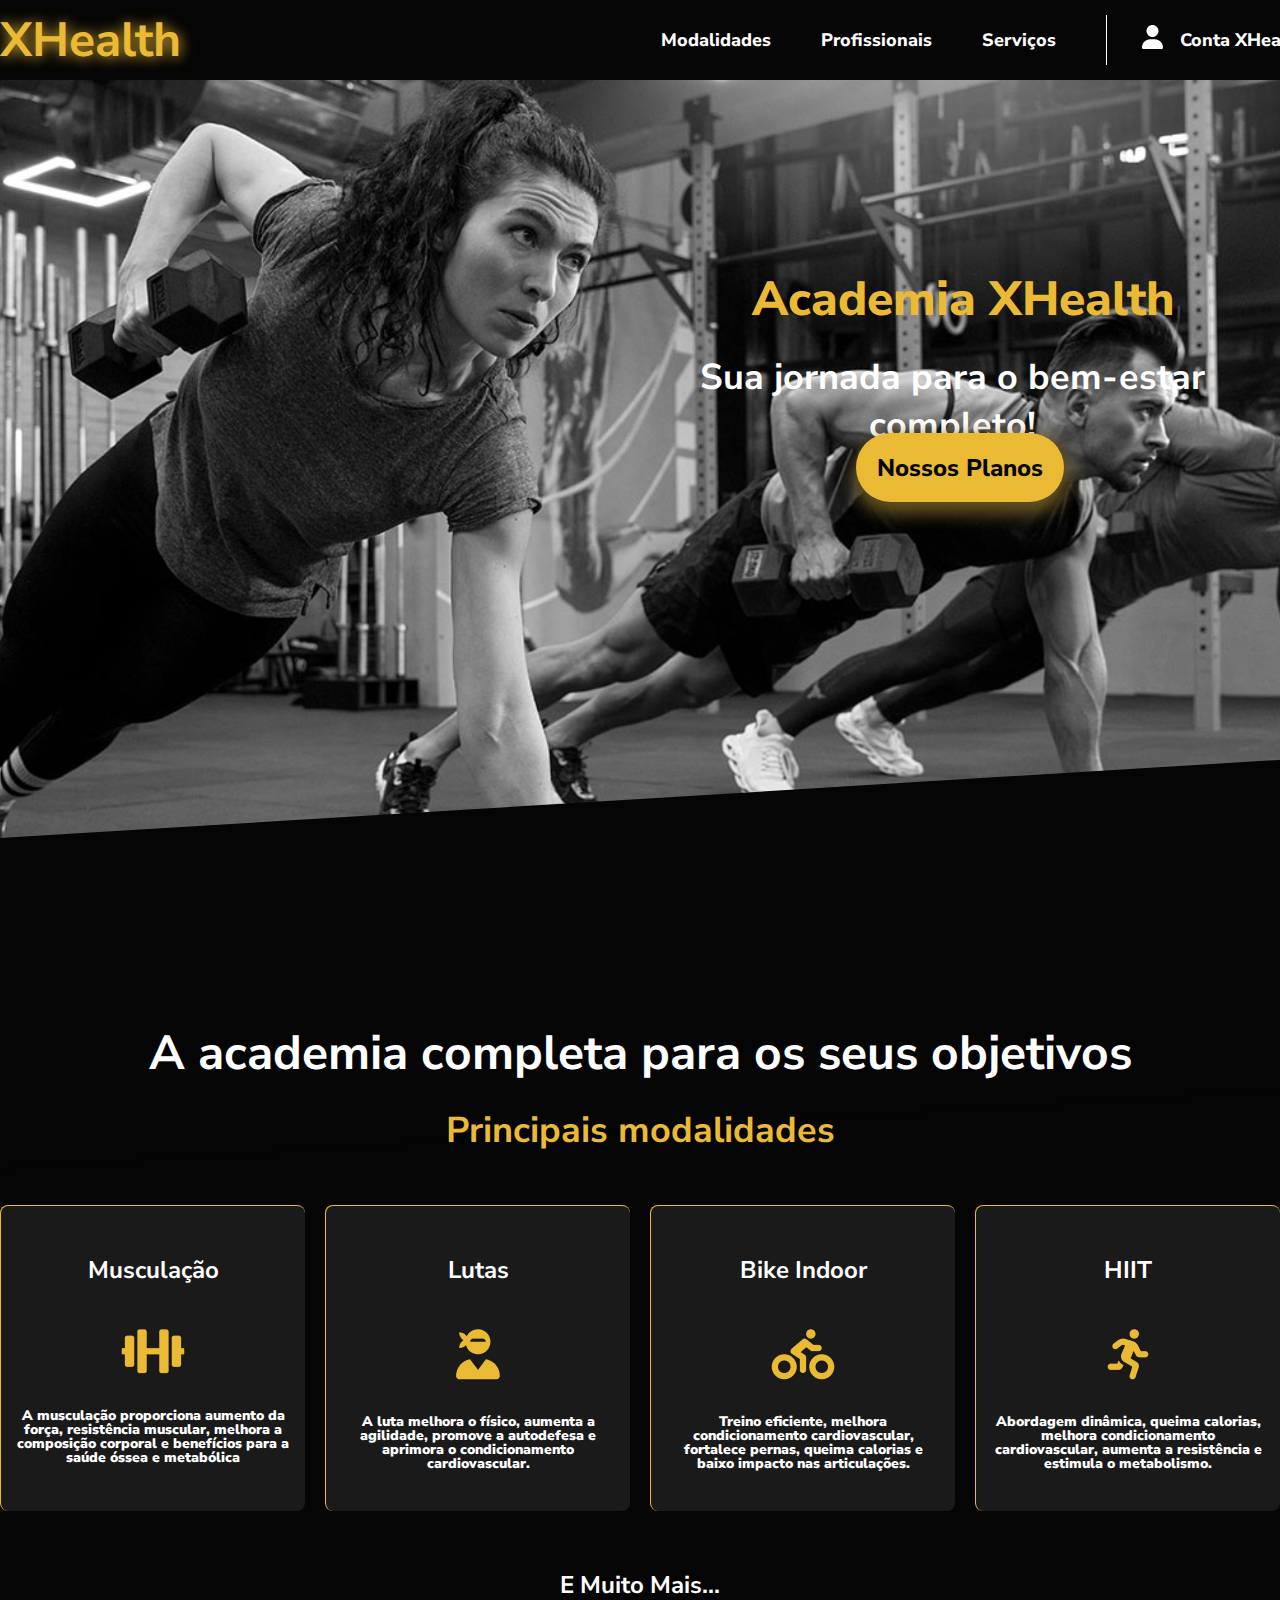
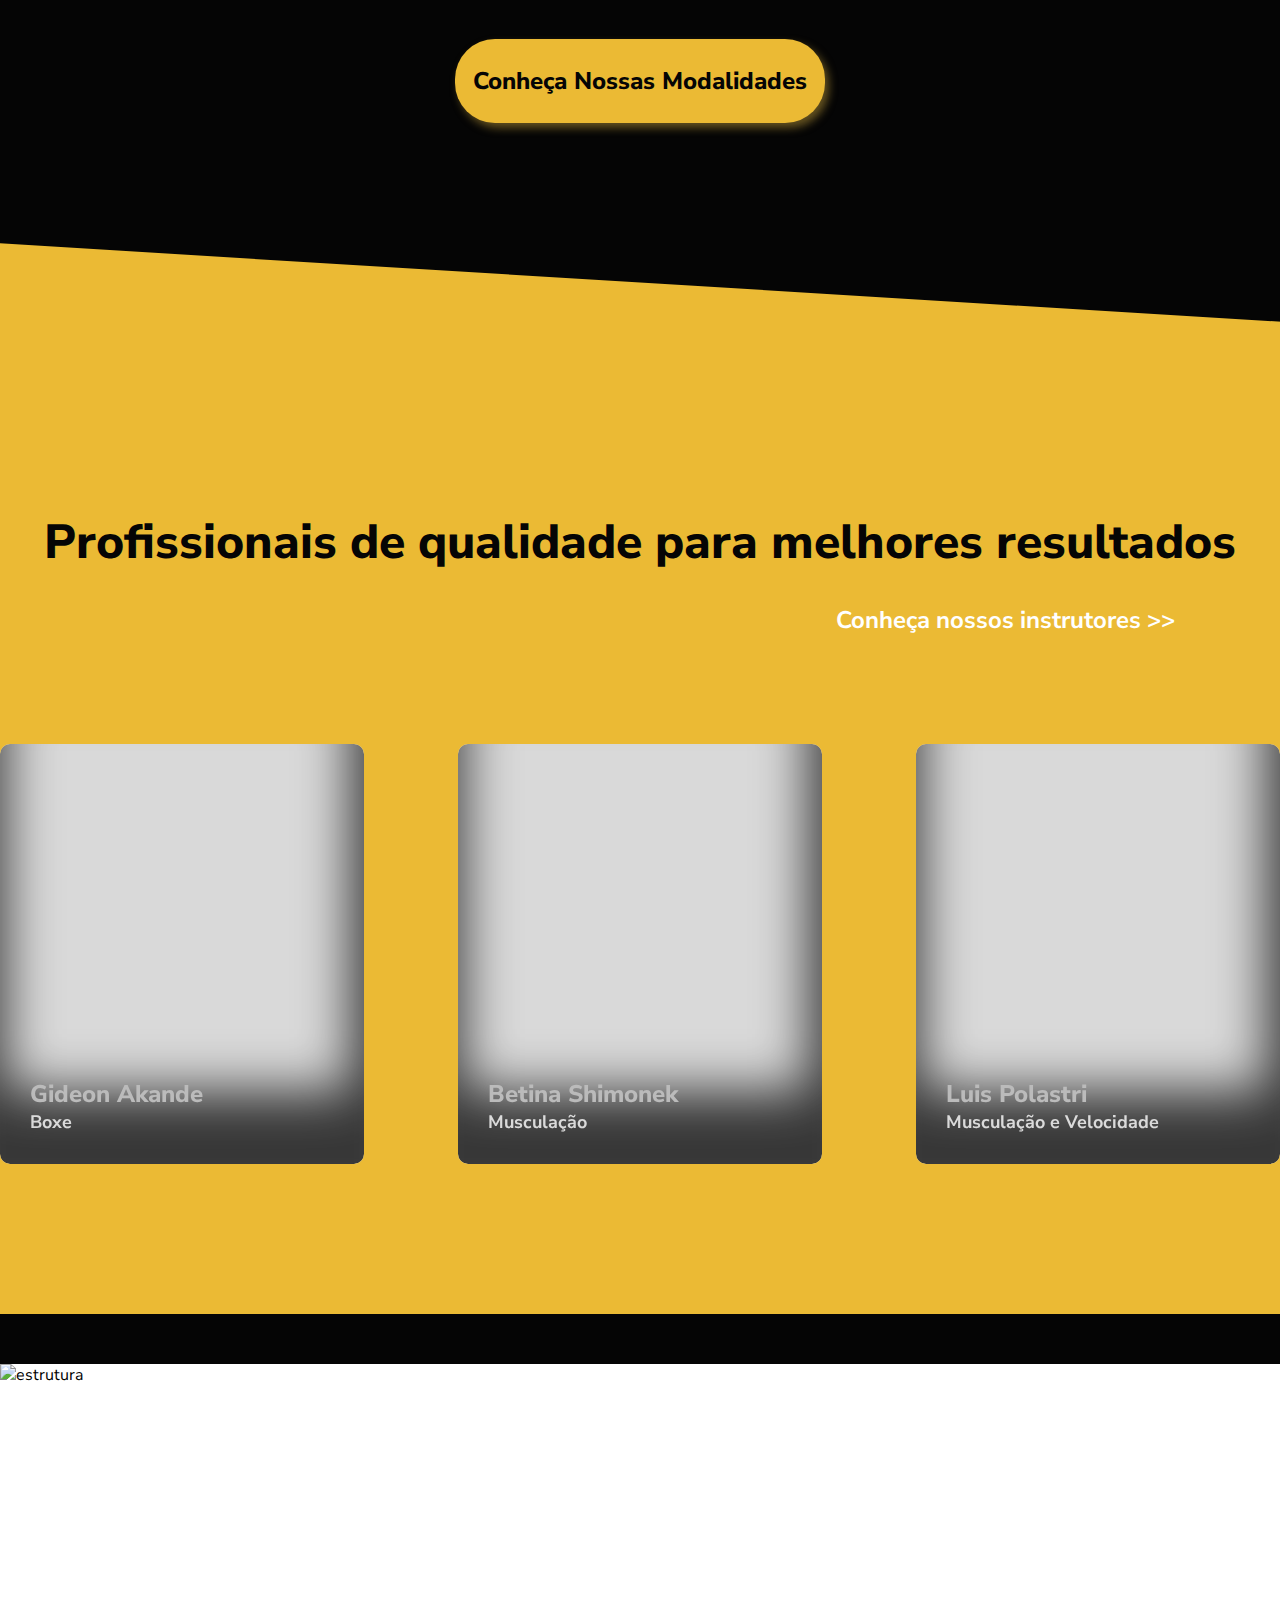
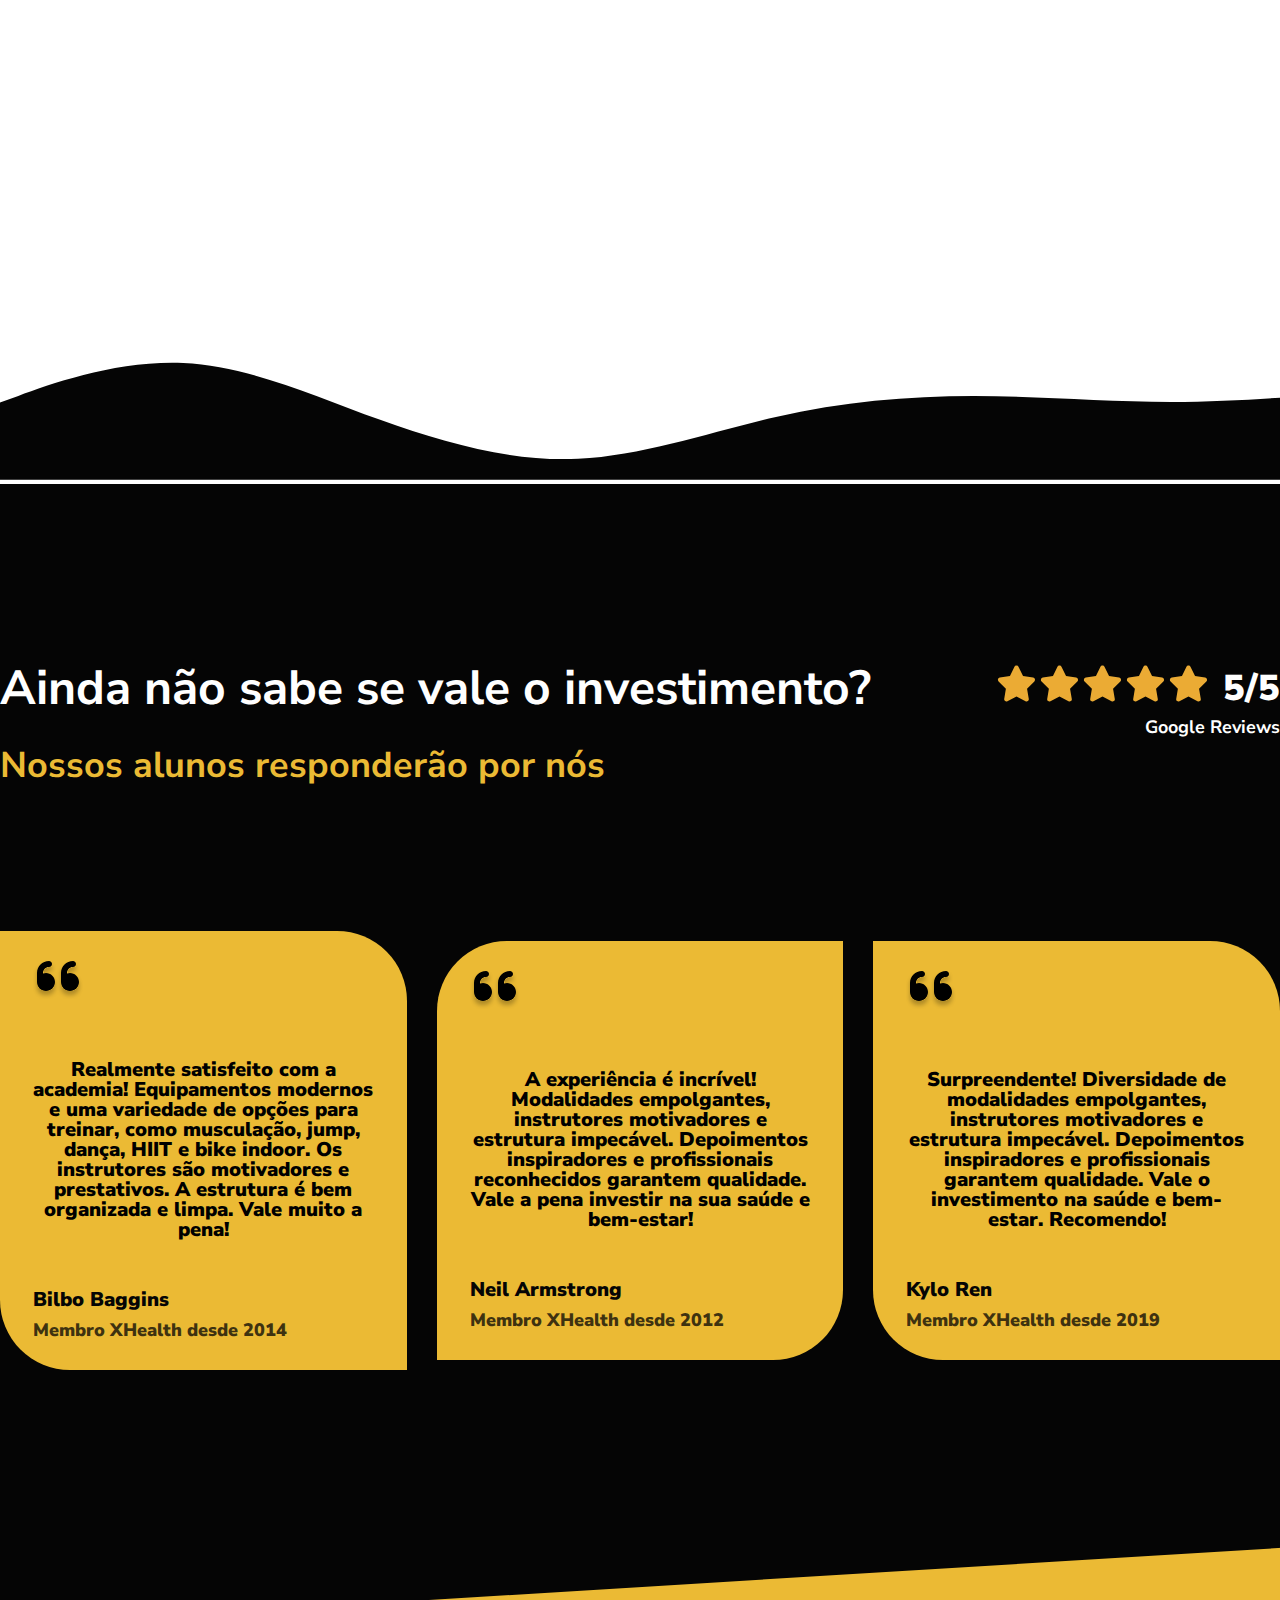
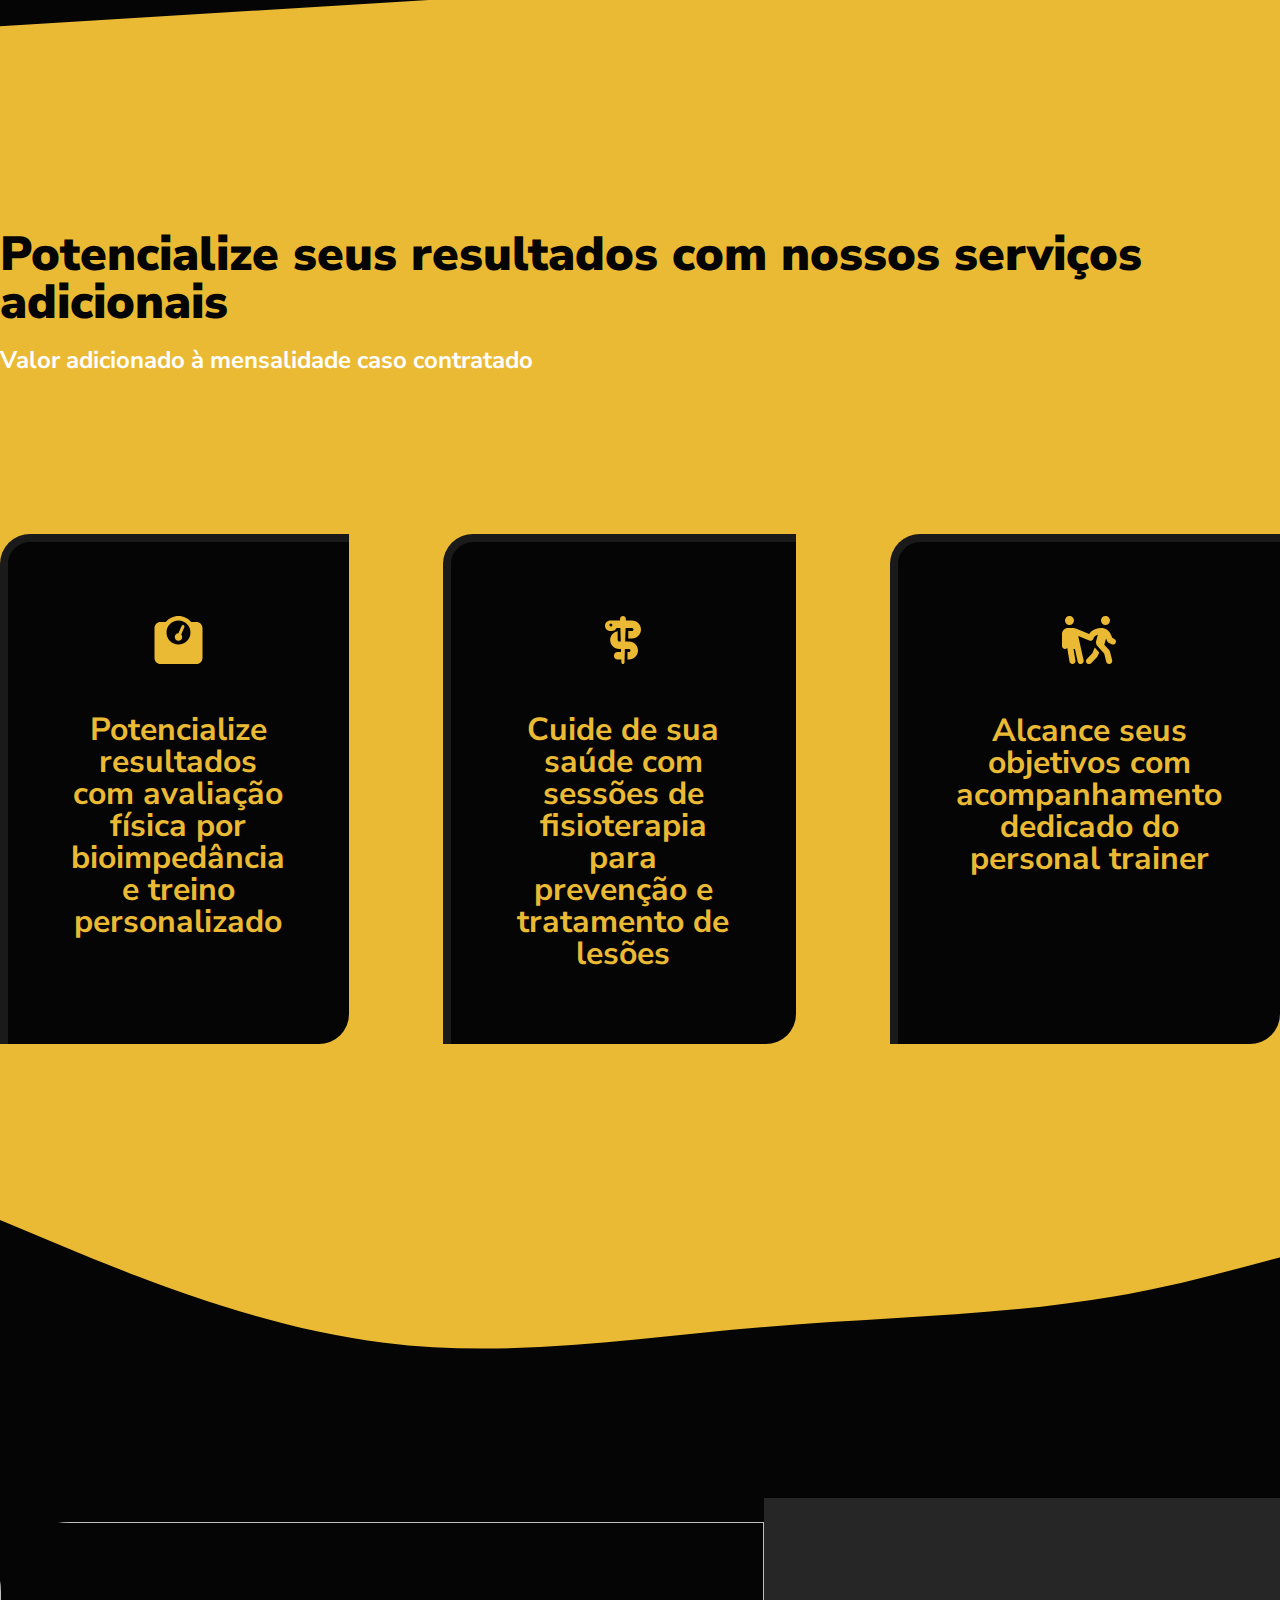
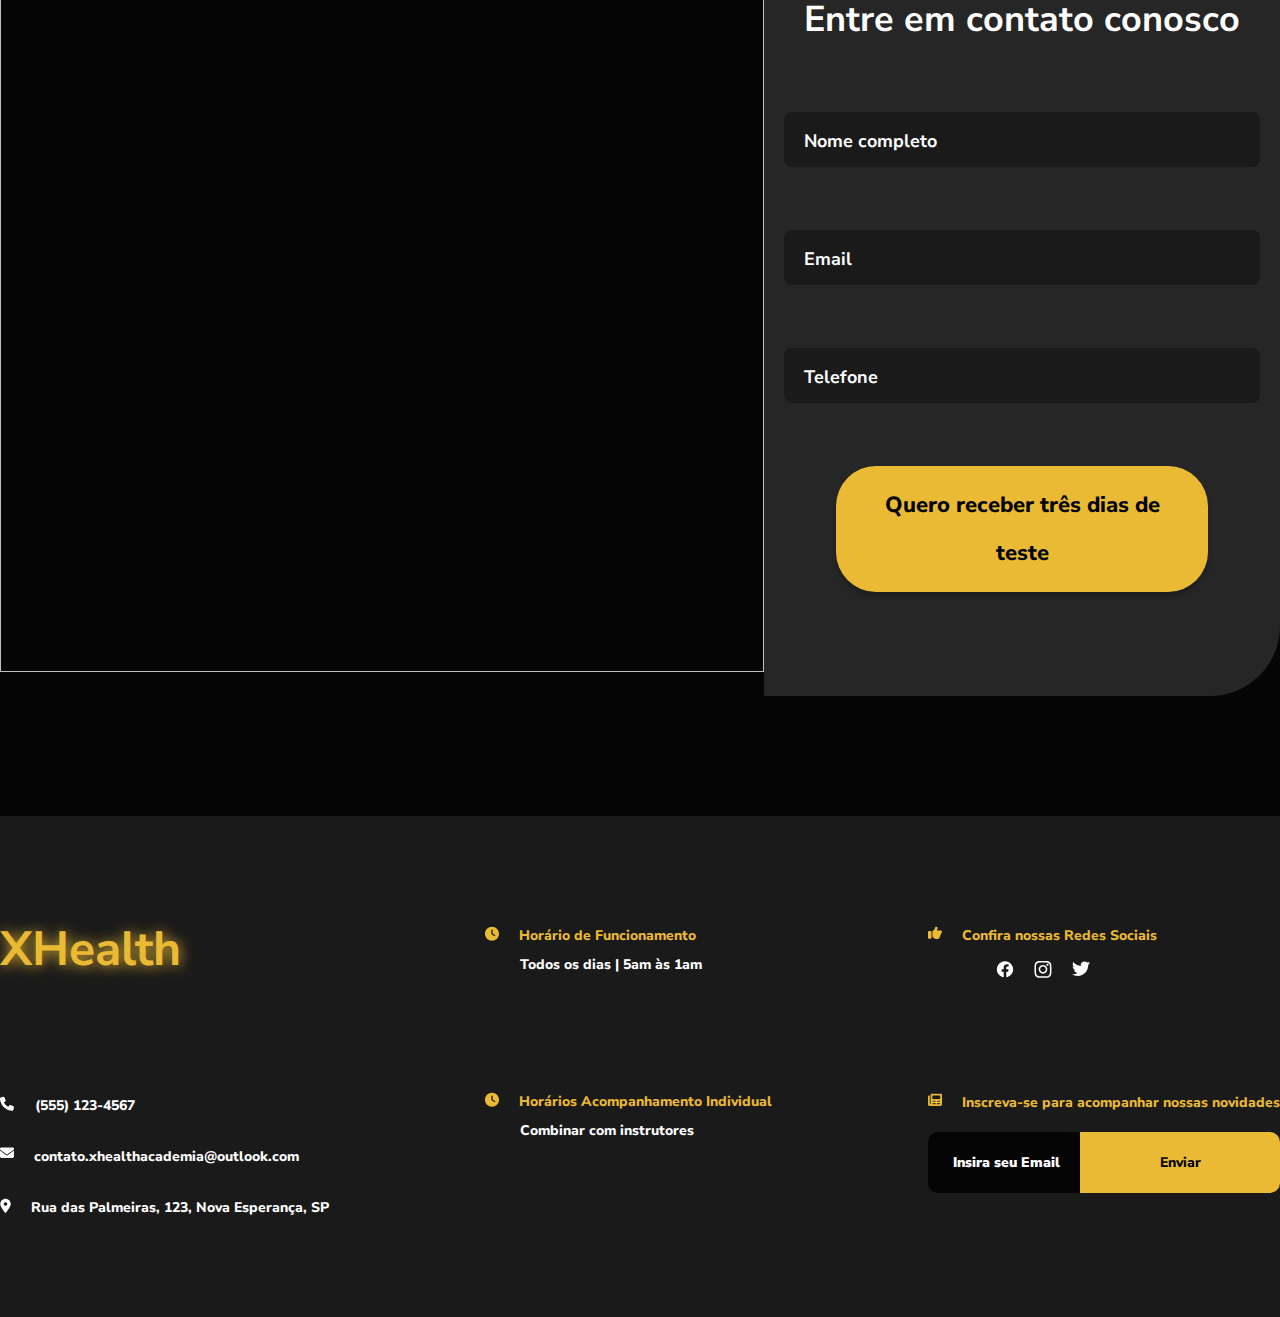
==== commit 409aa099: "novas paginas" ====
--- a/index.html
+++ b/index.html
@@ -7,7 +7,7 @@
     <link rel="stylesheet" href="styles.css">
     <link rel="shortcut icon" href="img/logo.png">
     <link rel="stylesheet" href="https://cdnjs.cloudflare.com/ajax/libs/font-awesome/5.15.3/css/all.min.css">
-    <title>XHealth</title>
+    <title>XHealth - Seu Melhor Eu</title>
 </head>
 
 <body>
--- a/styles.css
+++ b/styles.css
@@ -130,7 +130,7 @@
   font-family: Nunito Sans;
   font-size: 48px;
   font-style: normal;
-  font-weight: 700;
+  font-weight: 800;
   line-height: 48px; /* 100% */
   text-transform: capitalize;
 }
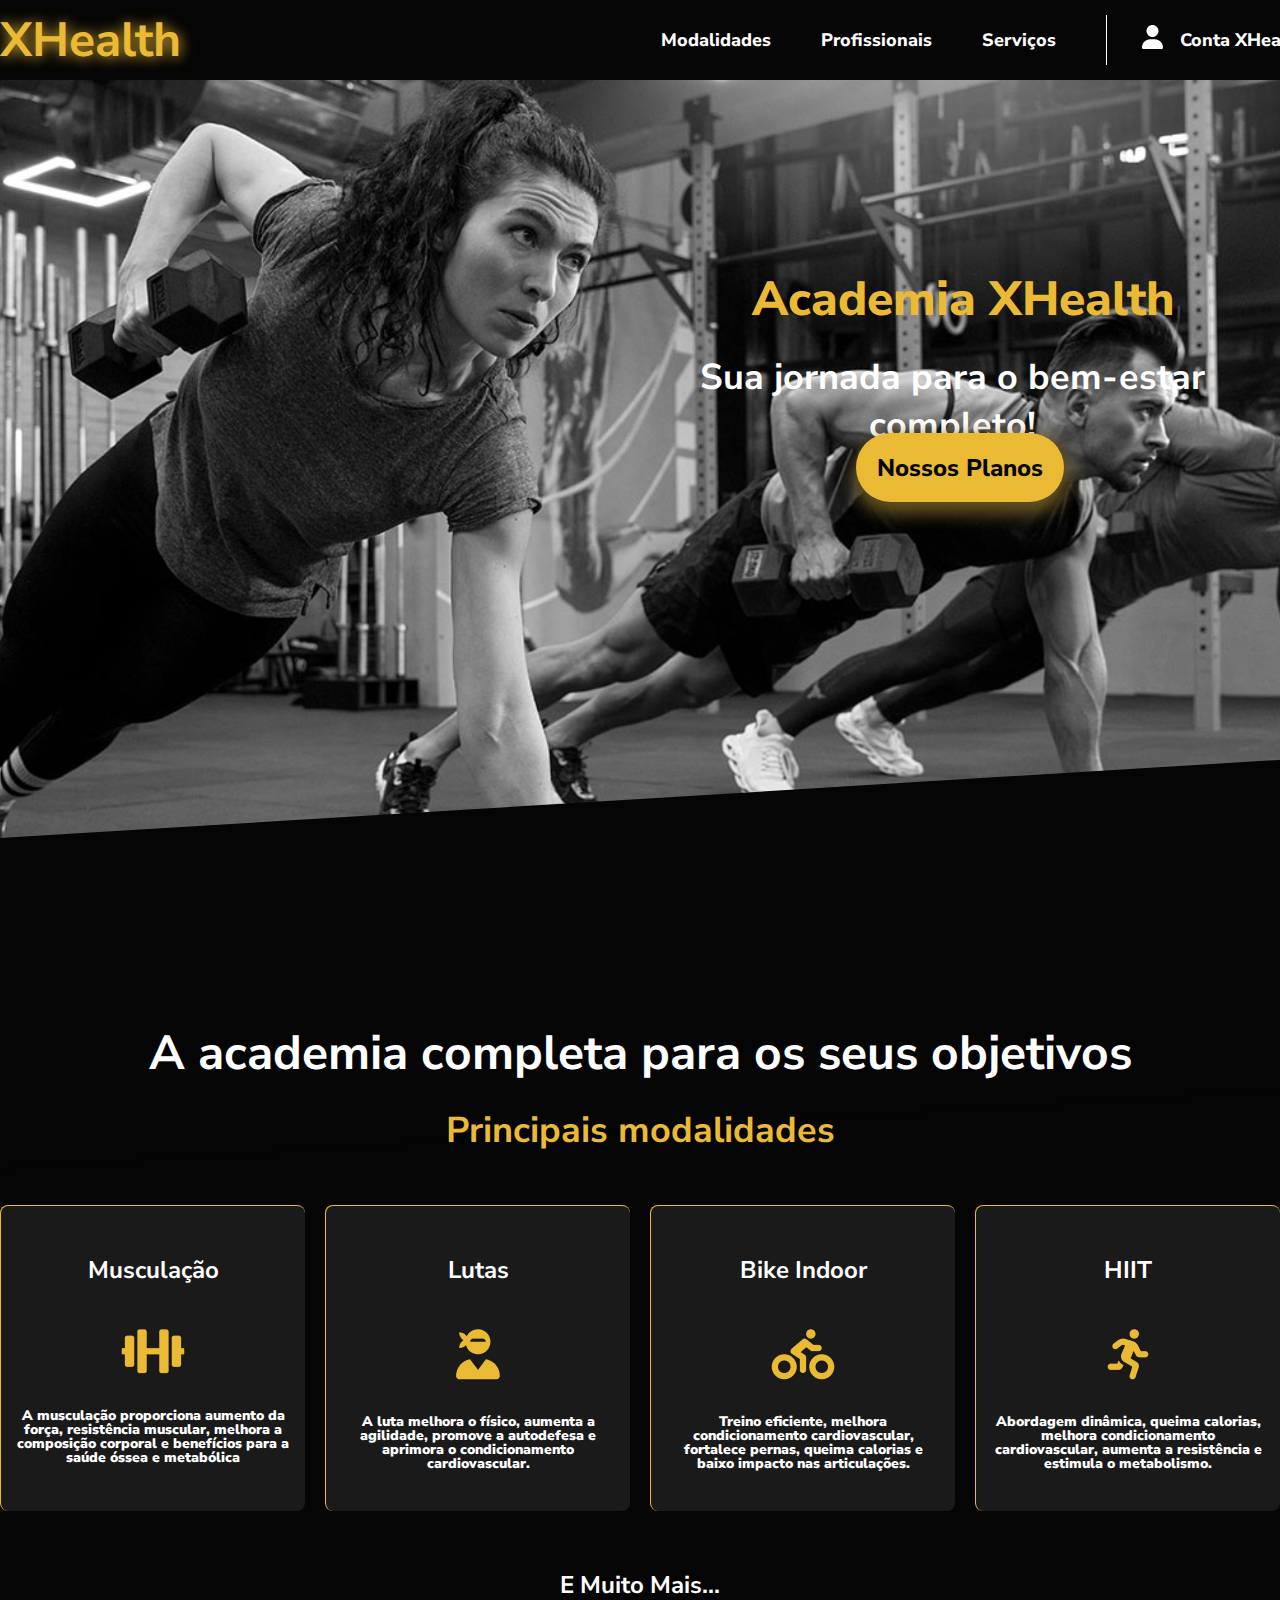
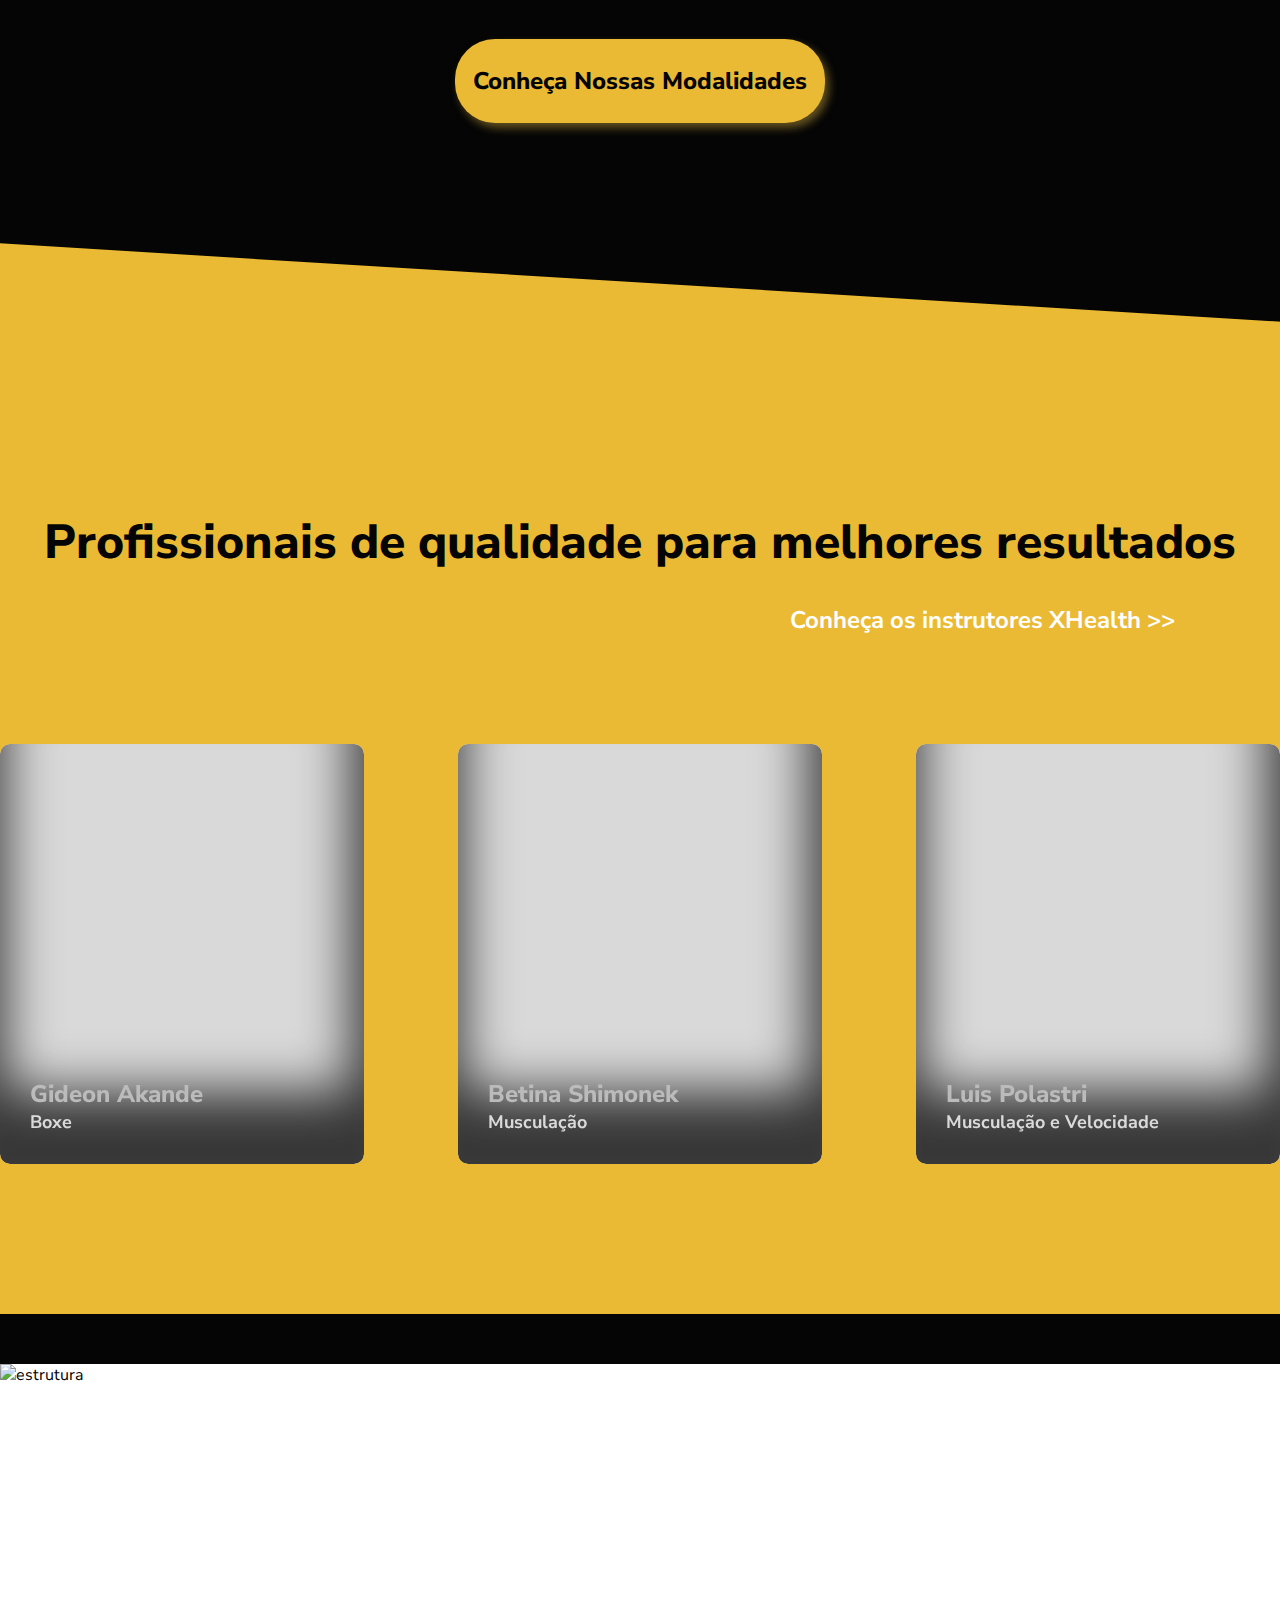
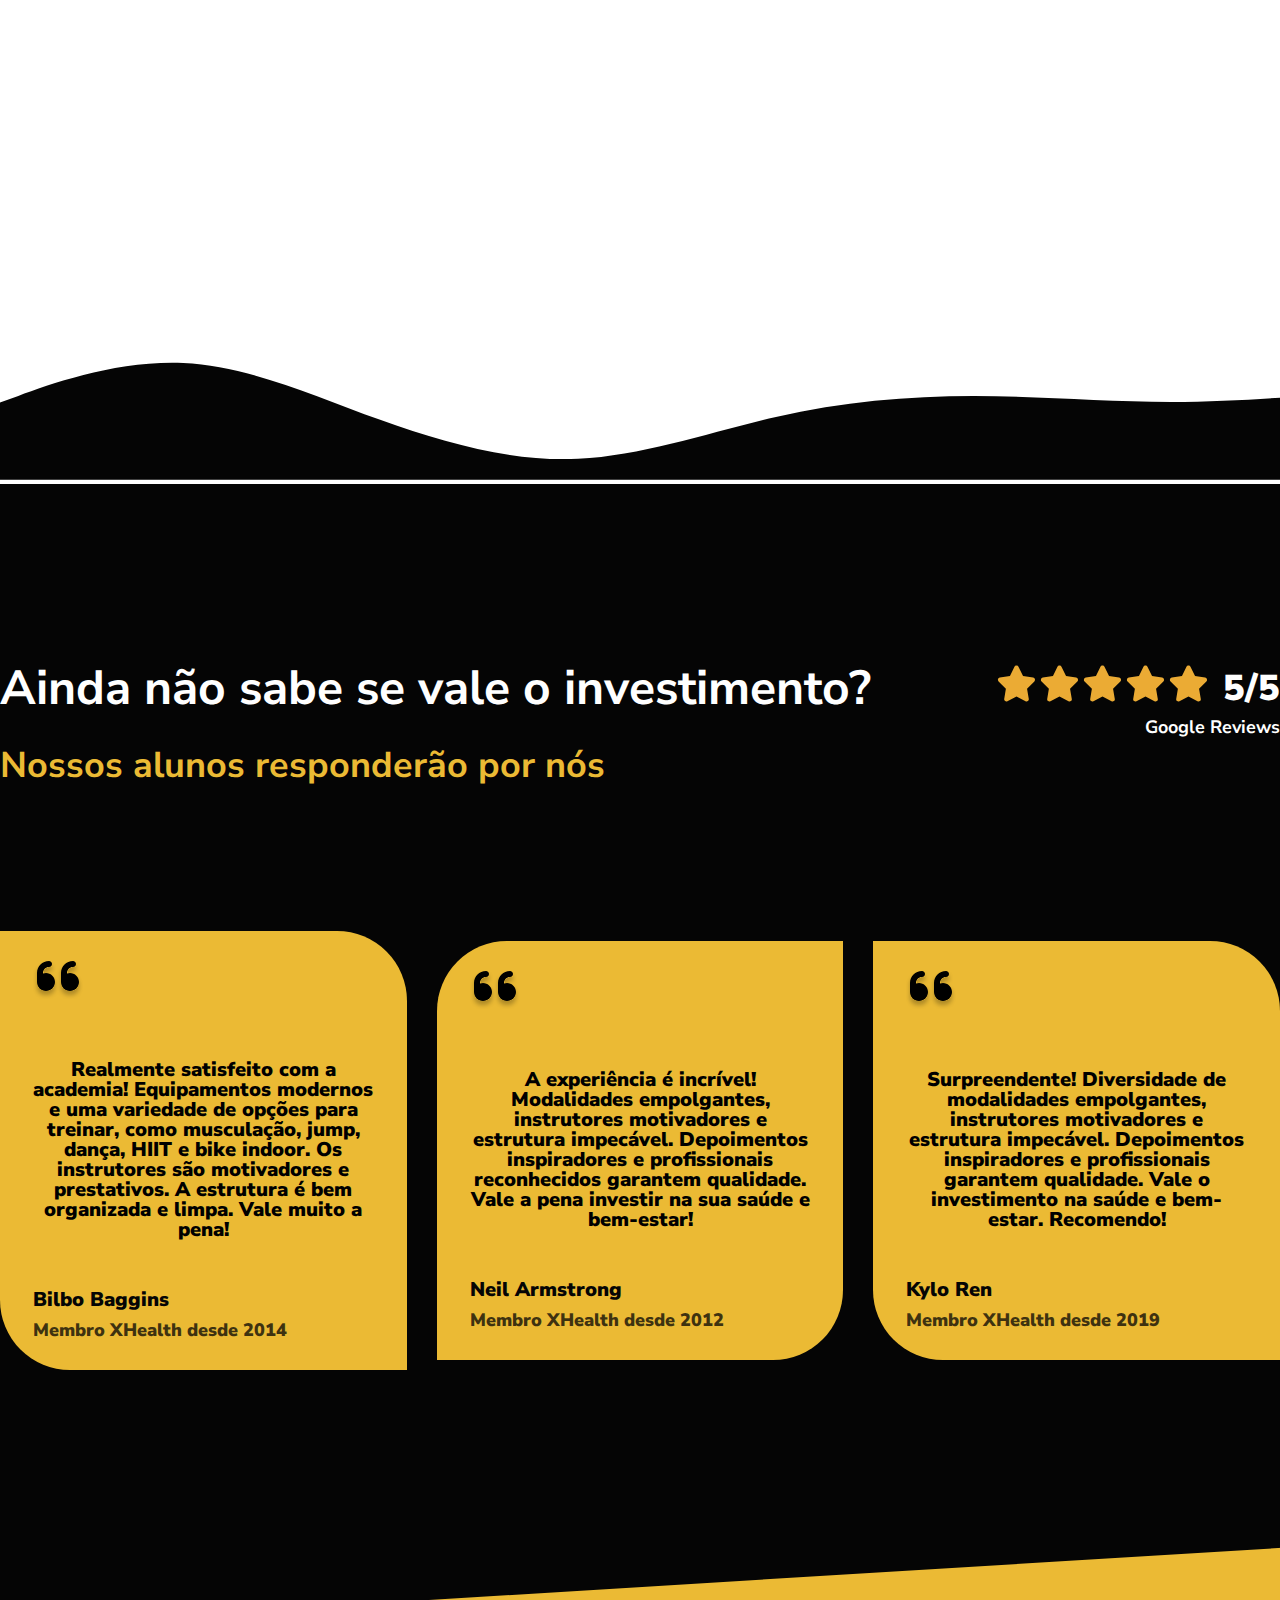
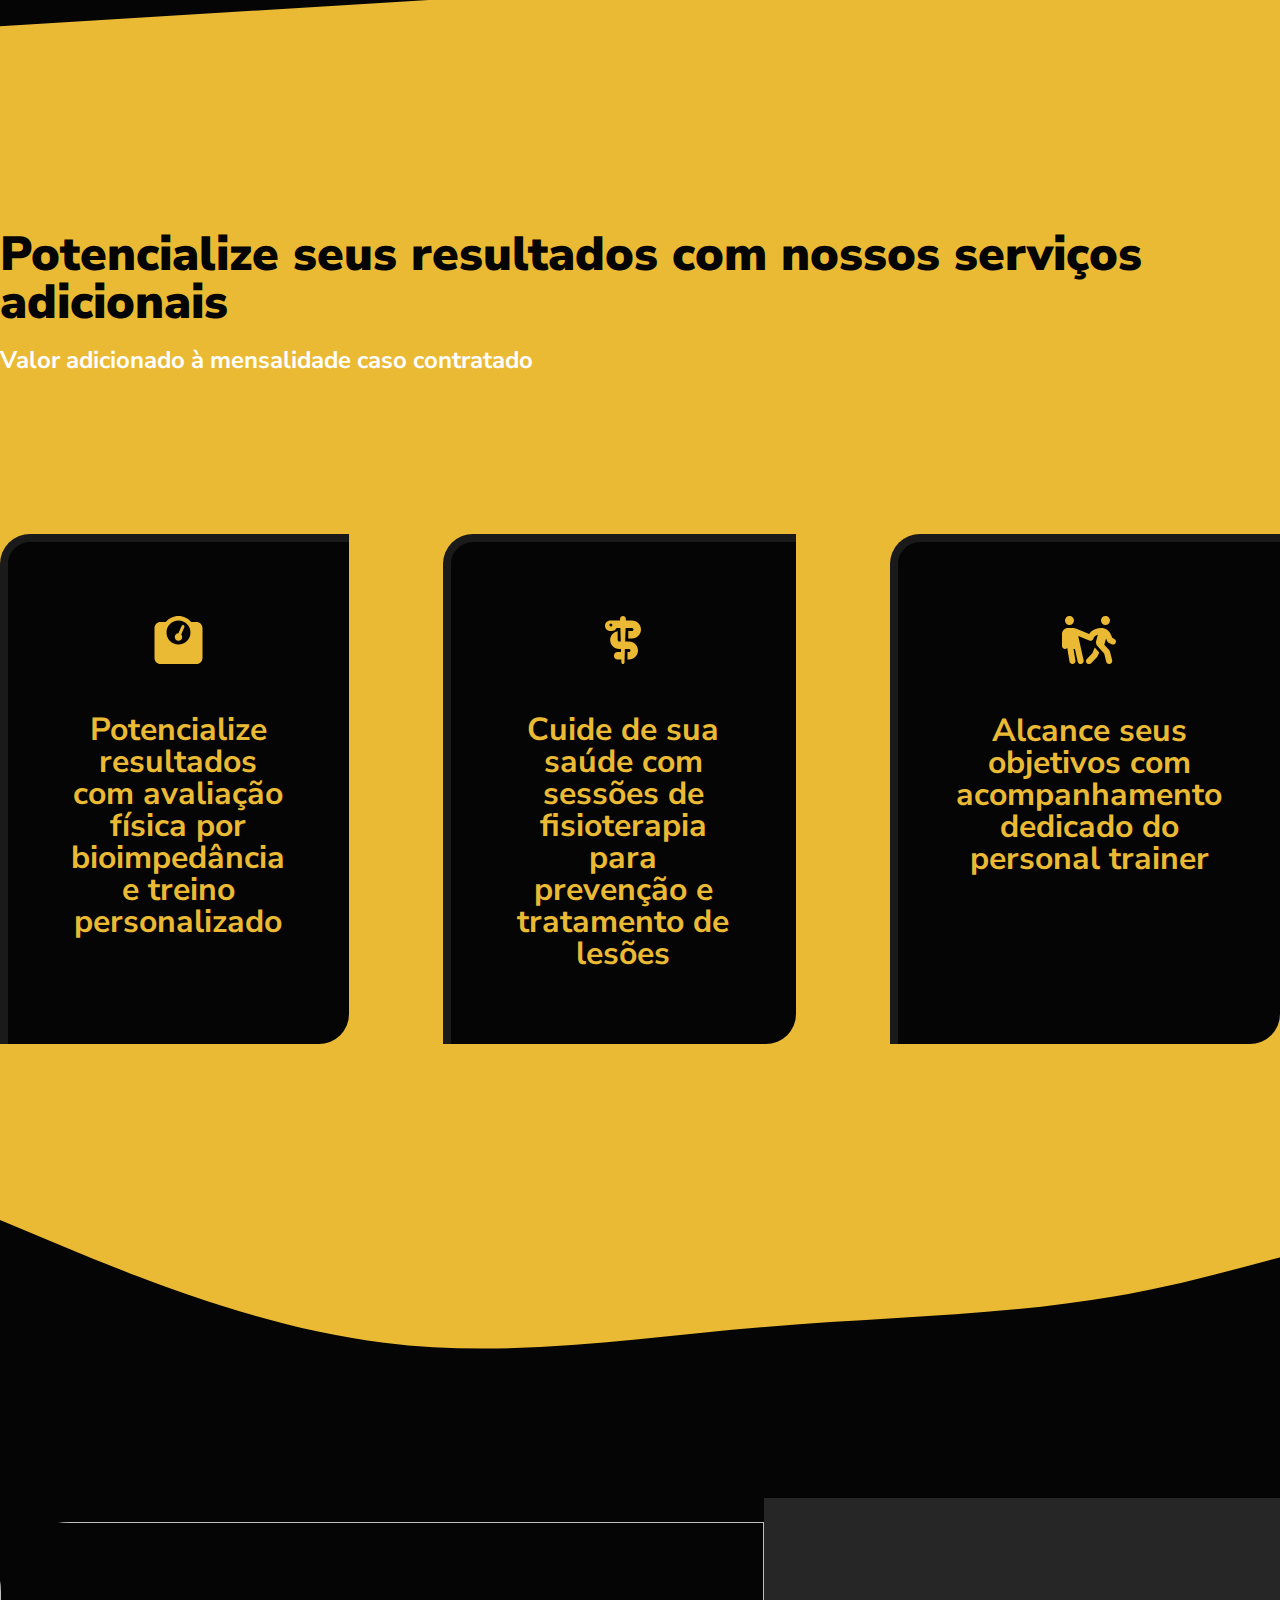
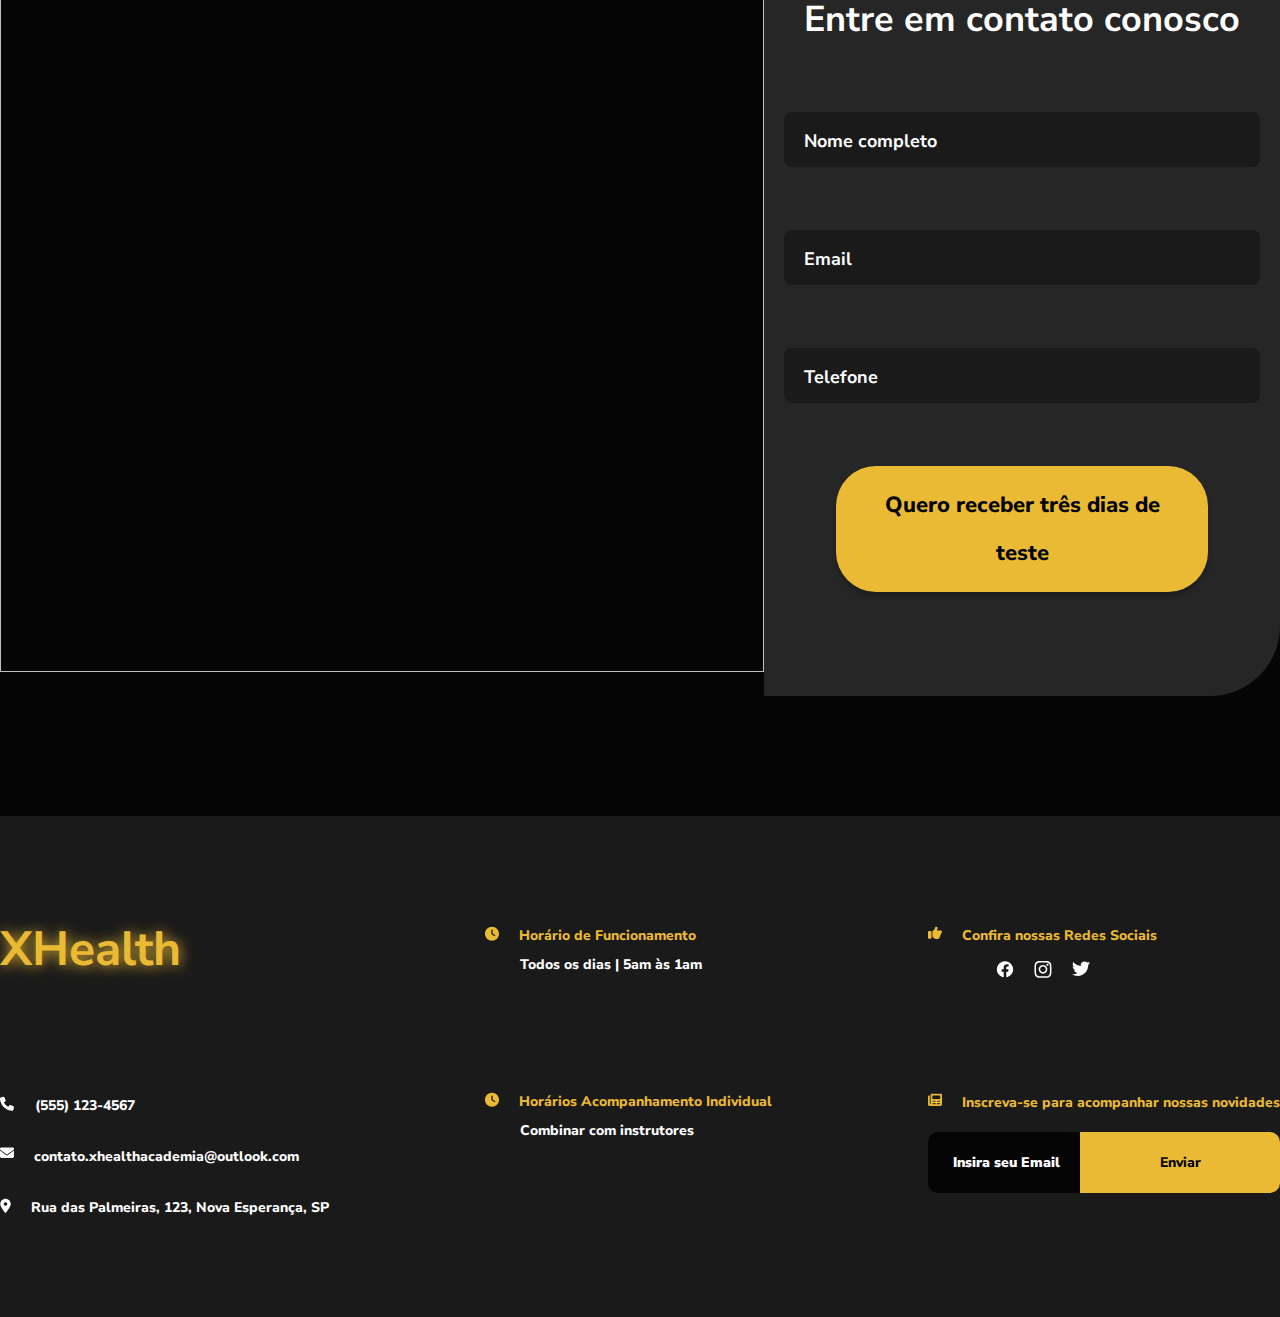
==== commit 93f3ceb7: "Novas pages" ====
--- a/index.html
+++ b/index.html
@@ -4,8 +4,8 @@
 <head>
     <meta charset="UTF-8">
     <meta name="viewport" content="width=device-width, initial-scale=1.0">
-    <link rel="stylesheet" href="styles.css">
-    <link rel="shortcut icon" href="img/logo.png">
+    <link rel="stylesheet" href="index.css">
+    <link rel="shortcut icon" href="img/dumbbell.png">
     <link rel="stylesheet" href="https://cdnjs.cloudflare.com/ajax/libs/font-awesome/5.15.3/css/all.min.css">
     <title>XHealth - Seu Melhor Eu</title>
 </head>
@@ -47,7 +47,9 @@
         <div class="text">
             <h1 class="title">Academia XHealth</h1>
             <p class="desc">Sua jornada para o bem-estar completo!</p>
-            <button class="planos">Nossos Planos</button>
+            <a href="planos.html" target="_blank">
+                <button class="planos">Nossos Planos</button>
+            </a>
         </div>
     </section> <!-- start -->
 
@@ -93,7 +95,9 @@
             </div> <!-- cards -->
 
             <p class="desc">E muito mais...</p>
-            <button class="btnModalidades">Conheça Nossas Modalidades</button>
+            <a href="modalidades.html" target="_blank" > 
+                <button class="btnModalidades" href="modalidades.html">Conheça Nossas Modalidades</button>
+            </a>
 
         </div>
 
@@ -104,7 +108,7 @@
 
             <div class="text">
                 <h1 class="title">Profissionais de qualidade para melhores resultados</h1>
-                <a href="#" class="subtitle">Conheça nossos instrutores >></a>
+                <a href="instrutores.html" class="subtitle" target="_blank">Conheça os instrutores XHealth >></a>
             </div>
 
             <div class="cardsProfissionais">
@@ -550,7 +554,7 @@
             </div> <!-- right -->
     </footer>
 
-    <script src="script.js"></script>
+    <script src="index.js" type="module"></script>
 </body>
 
 </html>--- a/index.css
+++ b/index.css
@@ -0,0 +1,1175 @@
+@import url("https://fonts.googleapis.com/css2?family=Nunito+Sans:opsz,wght@6..12,500;6..12,600;6..12,700;6..12,800&display=swap");
+
+* {
+  padding: 0;
+  margin: 0;
+  text-decoration: none;
+  box-sizing: border-box;
+}
+
+body {
+  overflow-x: hidden;
+}
+
+:root {
+  font-family: "Nunito Sans", sans-serif;
+  --primaryColor: #ebba34;
+  --secondaryColor: #050505;
+  --black: #000;
+}
+
+.centro {
+  max-width: 1398px;
+  margin: 0 auto;
+}
+
+header {
+  width: 100%;
+  height: 80px;
+  background-color: var(--secondaryColor);
+}
+header .centro {
+  height: 80px;
+  display: flex;
+  align-items: center;
+  justify-content: space-between;
+}
+
+header .centro .logo h1 {
+  color: #ebba34;
+  text-align: center;
+  text-shadow: 1px 1px 14px #ebba34;
+  font-family: Nunito Sans;
+  font-size: 48px;
+  font-style: normal;
+  font-weight: 700;
+  line-height: normal;
+  cursor: pointer;
+  transition: transform 0.4s ease-in-out;
+}
+
+header .centro .logo h1:hover {
+  transform: scale(1.03);
+}
+
+header .centro nav {
+  display: flex;
+  column-gap: 50px;
+  align-items: center;
+  margin-right: -25px;
+}
+
+header .centro nav a {
+  color: #fff;
+  text-align: center;
+  font-family: Nunito Sans;
+  font-size: 18px;
+  font-weight: 800;
+  font-style: normal;
+  line-height: normal;
+  position: relative;
+}
+
+header .centro nav .navs::after {
+  content: "";
+  position: absolute;
+  bottom: 0;
+  left: 0;
+  right: 0;
+  width: 100%;
+  height: 3px;
+  transform: scaleX(0);
+  background-color: #fff;
+  transition: transform 0.3s;
+}
+
+header .centro nav .navs:hover::after {
+  transform: scaleX(1);
+}
+
+header .centro nav .userDiv::before {
+  content: "";
+  width: 1px;
+  height: 50px;
+  background-color: #fff;
+  margin-right: 18px;
+}
+
+header .centro nav .userDiv {
+  display: flex;
+  column-gap: 17px;
+  align-items: center;
+}
+
+header .centro nav .userDiv .username {
+  color: #fff;
+  text-align: center;
+  font-family: Nunito Sans;
+  font-size: 18px;
+  font-weight: 800;
+  font-style: normal;
+  line-height: normal;
+}
+
+.start img {
+  height: 800px;
+  width: 100%;
+  object-fit: cover;
+  filter: grayscale(1);
+  position: relative;
+  z-index: -1;
+}
+
+.start .text .title {
+  position: absolute;
+  left: 752px;
+  top: 275px;
+  color: #ebba34;
+  text-align: center;
+  text-shadow: 0px 2px 4px 0px rgba(0, 0, 0, 0.25);
+  font-family: Nunito Sans;
+  font-size: 48px;
+  font-style: normal;
+  font-weight: 800;
+  line-height: 48px; /* 100% */
+  text-transform: capitalize;
+}
+
+.start .text .desc {
+  position: absolute;
+  left: 624px;
+  top: 354px;
+  color: #fff;
+  text-align: center;
+  text-shadow: 0px 2px 4px 0px rgba(0, 0, 0, 0.25);
+  font-family: Nunito Sans;
+  font-size: 36px;
+  font-style: normal;
+  font-weight: 700;
+  line-height: 48px; /* 133.333% */
+}
+
+.start .text .planos {
+  font-family: Nunito Sans;
+  position: absolute;
+  left: 856px;
+  top: 433px;
+  color: var(--secondaryColor);
+  font-size: 24px;
+  line-height: 48px;
+  font-weight: 800;
+  text-align: center;
+  width: 208px;
+  height: 69px;
+  border-radius: 40px;
+  box-shadow: 2px 8px 16px 4px #645220;
+  background: var(--primaryColor);
+  border: none;
+  cursor: pointer;
+  transition: transform 0.4s ease-in-out;
+}
+
+.start .text .planos:hover,
+.start .text .planos:focus {
+  transform: scale(1.02);
+}
+
+.modalidades {
+  background: #050505;
+  margin-top: -7px;
+  position: relative;
+  padding-bottom: 150px;
+  z-index: 0;
+}
+
+.modalidades .centro {
+  padding-top: 150px;
+  padding-bottom: 65px;
+}
+
+.modalidades .centro .title {
+  color: #fff;
+  text-align: center;
+  font-family: Nunito Sans;
+  font-size: 48px;
+  font-style: normal;
+  font-weight: 700;
+  line-height: 48px; /* 100% */
+}
+
+.modalidades .centro .subtitle {
+  color: #ebba34;
+  text-align: center;
+  font-family: Nunito Sans;
+  font-size: 36px;
+  font-style: normal;
+  font-weight: 700;
+  line-height: 48px; /* 133.333% */
+  padding-top: 30px;
+}
+
+.modalidades .centro .cards {
+  display: flex;
+  margin-top: 50px;
+  column-gap: 20px;
+}
+
+.modalidades .centro .cards .card {
+  border-radius: 8px;
+  border-top: 1px solid #ebba34;
+  border-left: 1px solid #ebba34;
+  background: #1a1a1a;
+  padding: 40px 14px;
+  display: flex;
+  flex-direction: column;
+  align-items: center;
+  width: 25%;
+  transition: transform 0.2s ease-in-out;
+}
+
+.modalidades .centro .cards .card:hover {
+  transform: scale(1.03);
+}
+
+.modalidades .centro .cards .card img {
+  padding: 35px 0;
+}
+
+.modalidades .centro .cards .card .cardTitle {
+  color: #fff;
+  text-align: center;
+  font-family: Nunito Sans;
+  font-size: 24px;
+  font-style: normal;
+  font-weight: 700;
+  line-height: 48px; /* 200% */
+}
+
+.modalidades .centro .cards .card .cardDesc {
+  color: #fff;
+  text-align: center;
+  font-family: Nunito Sans;
+  font-size: 14px;
+  font-style: normal;
+  font-weight: 900;
+  line-height: 14px; /* 100% */
+}
+
+.modalidades .centro .desc {
+  color: #fff;
+  text-align: center;
+  font-family: Nunito Sans;
+  font-size: 24px;
+  font-style: normal;
+  font-weight: 700;
+  line-height: 48px; /* 200% */
+  text-transform: capitalize;
+  margin-top: 50px;
+}
+
+.modalidades .centro .btnModalidades {
+  color: #050505;
+  text-align: center;
+  font-family: Nunito Sans;
+  font-size: 24px;
+  font-style: normal;
+  font-weight: 800;
+  line-height: 48px; /* 200% */
+  text-transform: capitalize;
+  border-radius: 40px;
+  background: #ebba34;
+  box-shadow: 4px 5px 9px 0px #645220;
+  border: none;
+  display: block;
+  margin: 0 auto;
+  margin-top: 30px;
+  padding: 18px 18px;
+  transition: transform 0.4s ease-in-out;
+  cursor: pointer;
+}
+
+.modalidades .centro .btnModalidades:hover,
+.modalidades .centro .btnModalidades:focus {
+  transform: scale(1.02);
+}
+
+.profissionais {
+  background: #ebba34;
+  padding-bottom: 200px;
+  padding-top: 180px;
+  position: relative;
+  z-index: 2;
+}
+
+.profissionais .text {
+  display: flex;
+  flex-direction: column;
+}
+
+.profissionais .text .title {
+  color: #050505;
+  text-align: center;
+  font-family: Nunito Sans;
+  font-size: 48px;
+  font-style: normal;
+  font-weight: 800;
+  line-height: 48px; /* 100% */
+}
+.profissionais .text .subtitle {
+  color: #fff;
+  text-align: center;
+  font-family: Nunito Sans;
+  font-size: 24px;
+  font-style: normal;
+  font-weight: 700;
+  line-height: 48px; /* 200% */
+  align-self: flex-end;
+  margin-right: 105px;
+  margin-top: 30px;
+  transition: transform 0.3s ease-in-out;
+}
+
+.profissionais .text .subtitle::after {
+  content: "";
+  position: absolute;
+  bottom: 10px;
+  left: 0;
+  right: 0;
+  width: 100%;
+  height: 3px;
+  transform: scaleX(0);
+  background-color: #fff;
+  transition: transform 0.3s;
+}
+
+.profissionais .text .subtitle:hover::after {
+  transform: scaleX(1);
+}
+
+.profissionais .text .subtitle:hover {
+  transform: translateX(-8px);
+}
+
+.profissionais .centro .cardsProfissionais {
+  display: flex;
+  column-gap: 94px;
+  margin-top: 100px;
+}
+
+.profissionais .centro .cardsProfissionais .cardProf {
+  display: flex;
+  flex-direction: column;
+  justify-content: end;
+  margin: 0 auto;
+  width: 33%;
+  background: #d9d9d9;
+  border-radius: 10px;
+  height: 420px;
+}
+
+.profissionais .centro .cardsProfissionais .card1 {
+  background-image: url(https://hips.hearstapps.com/hmg-prod/images/articles/2016/06/riptensity-belly-fat-knockout-1522243377.jpg?crop=0.636xw:1xh;center,top&resize=360:*);
+  background-repeat: no-repeat;
+  background-position: center;
+  background-size: cover;
+  filter: grayscale(1);
+  box-shadow: inset -4px -64px 52px 9px rgba(0, 0, 0, 0.75);
+  transition: all 0.5s ease-in-out;
+}
+
+.profissionais .centro .cardsProfissionais .card1:hover {
+  background-image: url(https://hips.hearstapps.com/hmg-prod/images/articles/2016/06/ripped-1-min-abs-1467726482.jpg?crop=0.636xw:1xh;center,top&resize=360:*);
+  filter: grayscale(0);
+}
+
+.profissionais .centro .cardsProfissionais .card2 {
+  background-image: url(https://swoontalent.com/wp-content/uploads/2022/09/BETINA-IN-ACTION-1024x682.jpeg);
+  background-repeat: no-repeat;
+  background-position: center;
+  background-size: cover;
+  filter: grayscale(1);
+  box-shadow: inset -4px -64px 52px 9px rgba(0, 0, 0, 0.75);
+  transition: all 0.5s ease-in-out;
+}
+
+.profissionais .centro .cardsProfissionais .card2:hover {
+  background-image: url(https://asweatlife.com/wp-content/uploads/2018/05/aSweatLife_BetinaGozo_SweatWorking_featured.jpg);
+  filter: grayscale(0);
+}
+
+.profissionais .centro .cardsProfissionais .card3 {
+  background-image: url(https://scontent.frao3-1.fna.fbcdn.net/v/t39.30808-6/259261331_4517977184924462_639567612984446920_n.jpg?stp=cp0_dst-jpg_e15_fr_q65&_nc_cat=103&ccb=1-7&_nc_sid=9e2e56&efg=eyJpIjoidCJ9&_nc_eui2=AeHJQji4-6poBh-6gUCVBgyE9yk9Buli0pL3KT0G6WLSkvOFlo88thFNkY5VCT8knAzbPpn2V-VH0uTMyCByYwT4&_nc_ohc=FkZE2_HccooAX-1Bh-Y&_nc_ht=scontent.frao3-1.fna&oh=00_AfBlctKBbZBR3dWOokOo9pjZ9KBUoY9DiVto1iMUM5R9mg&oe=64CE3614);
+  background-repeat: no-repeat;
+  background-position: top;
+  background-size: cover;
+  filter: grayscale(1);
+  box-shadow: inset -4px -64px 52px 9px rgba(0, 0, 0, 0.75);
+  transition: all 0.5s ease-in-out;
+}
+
+.profissionais .centro .cardsProfissionais .card3:hover {
+  background-image: url(https://static.hudl.com/users/prod/7229434_0dfb81b432db460388318d29b97ed857.jpg);
+  filter: grayscale(0);
+}
+
+.profissionais .centro .cardsProfissionais .cardProf .text {
+  margin-left: 30px;
+  margin-bottom: 30px;
+}
+
+.profissionais .centro .cardsProfissionais .cardProf .text .name {
+  color: rgb(235, 186, 52) !important;
+  font-family: Nunito Sans;
+  font-size: 24px;
+  font-style: normal;
+  font-weight: 800;
+}
+
+.profissionais .centro .cardsProfissionais .cardProf .text .area {
+  color: rgba(255, 255, 255, 0.8);
+  font-family: Nunito Sans;
+  font-size: 18px;
+  font-style: normal;
+  font-weight: 700;
+}
+
+.carrosselEstrutura {
+  position: relative;
+  overflow: hidden;
+}
+
+.carrosselEstrutura .carrossel {
+  display: flex;
+  position: relative;
+  width: 100%;
+  margin-right: 0;
+  transition: margin-left 0.9s ease;
+}
+
+.carrosselEstrutura .carrossel img {
+  flex: 0 0 100%;
+  position: relative;
+  height: 80vh;
+  object-fit: cover;
+}
+
+.carrosselEstrutura input {
+  display: none;
+}
+
+.carrosselEstrutura .nav-manual,
+.carrosselEstrutura .nav-auto {
+  display: none;
+  align-items: center;
+  justify-content: center;
+  position: absolute;
+  right: 45%;
+  bottom: 5%;
+  column-gap: 15px;
+}
+
+.carrosselEstrutura .nav-manual .manual-btn,
+.carrosselEstrutura .nav-auto div {
+  border: 2px solid var(--secondaryColor);
+  border-radius: 100%;
+  width: 10px;
+  height: 10px;
+  padding: 10px;
+  transition: 0.4s;
+}
+
+.carrosselEstrutura .nav-manual .manual-btn:hover {
+  background-color: #050505;
+}
+
+#radio1:checked ~ .nav-auto .auto-btn1,
+#radio2:checked ~ .nav-auto .auto-btn2,
+#radio3:checked ~ .nav-auto .auto-btn3,
+#radio4:checked ~ .nav-auto .auto-btn4,
+#radio5:checked ~ .nav-auto .auto-btn5 {
+  background-color: var(--secondaryColor);
+}
+
+.carrosselEstrutura #radio1:checked + .carrosselEstrutura .carrossel {
+  margin-right: 0% !important;
+}
+
+.carrosselEstrutura #radio2:checked + .carrosselEstrutura .carrossel {
+  margin-right: 100% !important;
+}
+
+.carrosselEstrutura #radio3:checked + .carrosselEstrutura .carrossel {
+  margin-right: 200% !important;
+}
+
+.carrosselEstrutura #radio4:checked + .carrosselEstrutura .carrossel {
+  margin-right: 300% !important;
+}
+
+.carrosselEstrutura #radio5:checked + .carrosselEstrutura .carrossel {
+  margin-right: 400% !important;
+}
+
+.wrap {
+  position: absolute;
+  top: 79%;
+  z-index: 9999999;
+  width: 100%;
+}
+
+.referencia {
+  padding-top: 100px;
+  background-color: #050505;
+  padding-bottom: 280px;
+  position: relative;
+  z-index: 0;
+}
+
+.referencia .centro .top .left {
+  padding-top: 80px;
+  display: flex;
+  flex-direction: column;
+  align-items: start;
+}
+
+.referencia .centro .top .right {
+  display: flex;
+  justify-content: end;
+  margin-top: -125px;
+  column-gap: 15px;
+}
+
+.referencia .centro .top .left .title {
+  color: #fff;
+  text-align: center;
+  font-family: Nunito Sans;
+  font-size: 48px;
+  font-style: normal;
+  font-weight: 700;
+  line-height: 48px;
+}
+
+.referencia .centro .top .left .subtitle {
+  color: #ebba34;
+  text-align: center;
+  font-family: Nunito Sans;
+  font-size: 36px;
+  font-style: normal;
+  font-weight: 700;
+  line-height: 48px; /* 133.333% */
+  padding-top: 30px;
+}
+
+.referencia .centro .top .right .rating {
+  color: #fff;
+  text-align: center;
+  font-family: Nunito Sans;
+  font-size: 36px;
+  font-style: normal;
+  font-weight: 900;
+  line-height: 48px; /* 133.333% */
+}
+
+.referencia .centro .top .subrating {
+  color: #fff;
+  text-align: center;
+  font-family: Nunito Sans;
+  font-size: 18px;
+  font-style: normal;
+  font-weight: 700;
+  line-height: 48px; /* 266.667% */
+  float: right;
+  margin-top: -10px;
+}
+
+.cardsReferences {
+  padding-top: 180px;
+  display: flex;
+  align-items: center;
+  width: 100%;
+  column-gap: 30px;
+}
+
+.cardsReferences .references {
+  position: relative;
+  padding: 30px 33px;
+  background: #ebba34;
+  width: 33%;
+}
+
+.cardsReferences .ref1,
+.ref3 {
+  border-radius: 0px 70px;
+}
+
+.cardsReferences .ref2 {
+  border-radius: 70px 0px;
+}
+
+.cardsReferences .references .desc {
+  color: #000;
+  text-align: center;
+  font-family: Nunito Sans;
+  font-size: 20px;
+  font-style: normal;
+  font-weight: 900;
+  line-height: 20px; /* 100% */
+  margin-top: 55px;
+}
+
+.cardsReferences .references .name {
+  margin-top: 50px;
+  color: #050505;
+  text-align: start;
+  font-family: Nunito Sans;
+  font-size: 20px;
+  font-style: normal;
+  font-weight: 900;
+  line-height: 20px; /* 100% */
+}
+
+.cardsReferences .references .subName {
+  margin-top: 10px;
+  color: rgba(5, 5, 5, 0.75);
+  text-align: start;
+  font-family: Nunito Sans;
+  font-size: 18px;
+  font-style: normal;
+  font-weight: 900;
+  line-height: 20px; /* 111.111% */
+}
+
+.xtraServices {
+  background-color: #ebba34;
+  padding: 80px 0;
+  padding-top: 180px;
+  position: relative;
+}
+
+.xtraServices .centro .title {
+  color: #050505;
+  text-align: start;
+  font-family: Nunito Sans;
+  font-size: 48px;
+  font-style: normal;
+  font-weight: 900;
+  line-height: 48px; /* 100% */
+}
+
+.xtraServices .centro .subtitle {
+  margin-top: 10px;
+  color: #fff;
+  text-align: start;
+  font-family: Nunito Sans;
+  font-size: 24px;
+  font-style: normal;
+  font-weight: 700;
+  line-height: 48px; /* 200% */
+}
+
+.xtraServices .centro .cardsServices {
+  margin-top: 150px;
+  display: flex;
+  column-gap: 94px;
+}
+
+.xtraServices .centro .cardsServices .card {
+  display: flex;
+  flex-direction: column;
+  align-items: center;
+  background-color: #050505;
+  padding: 74px 58px;
+  border-radius: 30px 0px 30px 0;
+  border-top: 8px solid #1a1a1a;
+  border-left: 8px solid #1a1a1a;
+}
+
+.xtraServices .centro .cardsServices .card .serviceDesc {
+  color: #ebba34;
+  text-align: center;
+  font-family: Nunito Sans;
+  font-size: 32px;
+  font-style: normal;
+  font-weight: 700;
+  line-height: 32px; /* 100% */
+  margin-top: 50px;
+}
+
+.form {
+  background-color: var(--secondaryColor);
+  padding: 280px 0 120px 0;
+  margin-top: -200px;
+}
+
+.form .formulario {
+  display: flex;
+  align-items: center;
+  justify-content: center;
+}
+
+.form .formulario .imgContent {
+  height: 750px;
+  width: 60%;
+  object-fit: cover;
+}
+
+.form .formulario .imgContent img {
+  height: 100%;
+  width: 100%;
+  border-radius: 70px 0 0 0;
+  object-fit: cover;
+}
+
+.form .formulario .formContent {
+  border-radius: 0px 0px 70px 0px;
+  background: #262626;
+  padding: 104px 20px;
+  position: relative;
+}
+
+.form .formulario .formContent .groups {
+  display: flex;
+  flex-direction: column;
+  row-gap: 63px;
+}
+
+.form .formulario .formContent .frmTitle {
+  padding-bottom: 74px;
+  color: #fff;
+  text-align: center;
+  font-family: Nunito Sans;
+  font-size: 36px;
+  font-style: normal;
+  font-weight: 700;
+  line-height: 36px; /* 100% */
+}
+
+.form .formulario .formContent .formBtn {
+  padding: 15px 20px;
+  color: #050505;
+  text-align: center;
+  font-family: Nunito Sans;
+  font-size: 22px;
+  font-style: normal;
+  font-weight: 800;
+  line-height: 48px; /* 218.182% */
+  border-radius: 40px;
+  background: #ebba34;
+  box-shadow: 0px 4px 4px 0px rgba(0, 0, 0, 0.25);
+  margin: 63px 52px 0 52px;
+  border: none;
+  cursor: pointer;
+  transition: transform 0.4s ease-in-out;
+}
+
+.formBtn:hover,
+.formBtn:focus {
+  transform: scale(1.02);
+}
+
+.form .formulario .formContent .nameGroup,
+.emailGroup,
+.telGroup {
+  display: flex;
+  flex-direction: column;
+  position: relative;
+}
+
+.form .formulario .formContent .nameGroup > label,
+.emailGroup > label,
+.telGroup > label {
+  cursor: text;
+  position: absolute;
+  z-index: 100;
+  left: 20px;
+  top: 20%;
+  color: #fff;
+  text-align: center;
+  font-family: Nunito Sans;
+  font-size: 18px;
+  font-style: normal;
+  font-weight: 700;
+  line-height: 36px; /* 200% */
+  transition: all 0.3s ease-in-out;
+}
+
+.nameGroup input,
+.emailGroup input,
+.telGroup input {
+  color: #fff;
+  position: relative;
+  background: #1a1a1a;
+  border: none;
+  width: 100%;
+  height: 55px;
+  padding: 0 20px;
+  border-radius: 8px;
+  outline: none;
+}
+
+footer {
+  padding: 100px 0;
+  background: #1a1a1a;
+  position: relative;
+}
+
+footer .copied {
+  position: fixed;
+  bottom: 30px;
+  display: flex;
+  z-index: 9999999;
+  width: 100px;
+  height: 50px;
+  background: #ebba34;
+  align-items: center;
+  justify-content: center;
+  right: 50%;
+  transition: all 0.2s ease-in-out;
+  border-radius: 20px 0 20px 0;
+  opacity: 0;
+  transition: opacity 0.2s ease-in-out;
+}
+
+footer .visible {
+  opacity: 1;
+  transition: opacity 0.2s ease-in-out;
+}
+
+footer .copied .copyText {
+  color: #050505;
+  font-family: Nunito Sans;
+  font-size: 18px;
+  font-style: normal;
+  font-weight: 800;
+  line-height: normal;
+}
+footer .centro {
+  display: flex;
+  justify-content: space-between;
+}
+
+footer .centro .left {
+  display: grid;
+  row-gap: 32px;
+}
+
+footer .centro .left .logo h1 {
+  color: #ebba34;
+  text-align: start;
+  text-shadow: 1px 1px 14px #ebba34;
+  font-family: Nunito Sans;
+  font-size: 48px;
+  font-style: normal;
+  font-weight: 700;
+  line-height: normal;
+  margin-bottom: 82px;
+  cursor: pointer;
+  transition: transform 0.4s ease-in-out;
+  width: fit-content;
+  height: fit-content;
+}
+
+footer .centro .left .logo h1 a {
+  display: block;
+  width: fit-content;
+  height: fit-content;
+}
+
+footer .centro .left .logo h1:hover {
+  transform: scale(1.03);
+}
+
+footer .centro .left .telefone {
+  display: flex;
+  cursor: pointer;
+}
+
+footer .centro .left .email {
+  display: flex;
+  cursor: pointer;
+}
+
+footer .centro .left .loc {
+  display: flex;
+  cursor: pointer;
+}
+
+footer .footerDesc {
+  color: #fff;
+  font-family: Nunito Sans;
+  font-size: 14px;
+  font-style: normal;
+  font-weight: 800;
+  line-height: normal;
+}
+
+#phone:hover {
+  color: #ebba34;
+}
+
+#mail:hover {
+  color: #ebba34;
+}
+
+#address:hover {
+  color: #ebba34;
+}
+
+footer .footerTitle {
+  color: #ebba34;
+  text-align: center;
+  font-family: Nunito Sans;
+  font-size: 14px;
+  font-style: normal;
+  font-weight: 800;
+  line-height: normal;
+}
+
+footer svg {
+  margin-right: 20px !important;
+}
+
+footer .centro .center {
+  display: grid;
+  row-gap: 40px;
+  margin-top: 10px;
+}
+
+footer .centro .top {
+  display: flex;
+  width: fit-content;
+}
+
+footer .centro .top svg,
+footer .centro .top p {
+  color: #ebba34;
+}
+
+footer .centro .center .funcionamento .footerDesc,
+footer .centro .center .acompanhamento .footerDesc {
+  margin-left: 35px;
+  padding-top: 10px;
+}
+
+footer .centro .right {
+  display: grid;
+  row-gap: 85px;
+  margin-top: 10px;
+}
+
+footer .centro .right .socials {
+  width: fit-content;
+  display: flex;
+  flex-direction: column;
+  align-items: center;
+  row-gap: 15px;
+}
+
+footer .centro .right .socials .top {
+  display: flex;
+}
+
+footer .centro .right .socials .redes {
+  display: flex;
+  column-gap: 20px;
+}
+
+footer .centro .right .socials .redes svg {
+  margin: 0 !important;
+  transition: width 0.3s ease-in-out;
+  transition: height 0.3s ease-in-out;
+}
+
+footer .centro .right .socials .redes a:hover > svg path {
+  fill: #ebba34;
+  transform: scale(1.02);
+}
+
+footer .centro .right .newsletter {
+  display: flex;
+  flex-direction: column;
+  row-gap: 20px;
+}
+
+footer .centro .right .newsletter .email .newsletterInput {
+  display: flex;
+  flex-direction: column;
+  position: relative;
+}
+
+footer .centro .right .newsletter .email .newsletterInput input {
+  color: #fff;
+  position: relative;
+  border-radius: 10px;
+  background: #050505;
+  border: none;
+  outline: none;
+  padding: 23px 25px;
+  width: 100%;
+  transition: all 0.3s ease-in-out;
+}
+
+footer .centro .right .newsletter .email .newsletterInput label {
+  position: absolute;
+  color: #fff;
+  text-align: start;
+  top: 34%;
+  left: 25px;
+  font-family: Nunito Sans;
+  font-size: 14px;
+  font-style: normal;
+  font-weight: 900;
+  line-height: normal;
+  z-index: 100;
+  transition: all 0.3s ease-in-out;
+  cursor: text;
+}
+
+@keyframes widthTransform {
+  0% {
+    width: auto;
+  }
+  20% {
+    width: 80px;
+  }
+  40% {
+    width: 85px;
+  }
+  60% {
+    width: 90px;
+  }
+  80% {
+    width: 95px;
+  }
+  100% {
+    width: 100px;
+  }
+}
+
+@keyframes widthTransformReturn {
+  0% {
+    width: 100px;
+  }
+  20% {
+    width: 95px;
+  }
+  40% {
+    width: 90px;
+  }
+  60% {
+    width: 85px;
+  }
+  80% {
+    width: 80px;
+  }
+  100% {
+    width: auto;
+  }
+}
+
+footer .centro .right .newsletter .email .newsletterInput button {
+  position: absolute;
+  right: 0;
+  border-radius: 0px 10px 10px 0px;
+  background: #ebba34;
+  color: #000;
+  text-align: center;
+  font-family: Nunito Sans;
+  font-size: 14px;
+  font-style: normal;
+  font-weight: 800;
+  line-height: normal;
+  padding: 21px 18px;
+  border: none;
+  outline: none;
+  cursor: pointer;
+  width: 100%;
+  max-width: 200px;
+}
+
+footer .centro .right .newsletter .email .newsletterInput button:hover,
+footer .centro .right .newsletter .email .newsletterInput button:focus {
+  animation-name: widthTransform;
+  animation-duration: 0.2s;
+  animation-fill-mode: forwards;
+  animation-direction: alternate;
+}
+
+footer .centro .right .newsletter .email .newsletterInput button:not(:hover) {
+  animation-name: widthTransformReturn;
+  animation-duration: 0.2s;
+  animation-fill-mode: forwards;
+  animation-direction: alternate;
+}
+
+.newsletter input:focus {
+  outline: 1px solid #ebba34 !important;
+}
+
+.modalidades::before {
+  content: "";
+  display: block;
+  position: absolute;
+  right: -39.444px;
+  top: -75.882px;
+  width: calc(100% + 200px);
+  height: 330px;
+  rotate: -3.5deg;
+  z-index: -1;
+  background-color: #050505;
+}
+
+.modalidades::after {
+  content: "";
+  display: block;
+  position: absolute;
+  right: -39.444px;
+  bottom: -170.882px;
+  width: calc(100% + 200px);
+  height: 230px;
+  rotate: 3.5deg;
+  z-index: -1;
+  background-color: #ebba34;
+}
+
+.referencia::after {
+  content: "";
+  display: block;
+  position: absolute;
+  right: -39.444px;
+  bottom: -170.882px;
+  width: calc(100% + 200px);
+  height: 230px;
+  rotate: -3.5deg;
+  z-index: -100;
+  background-color: rgb(235, 186, 52);
+}
+
+.profissionais::after {
+  content: "";
+  display: block;
+  position: absolute;
+  width: 100%;
+  height: 50px;
+  z-index: 100000;
+  background-color: #050505;
+  bottom: 0px;
+}
+
+body::-webkit-scrollbar {
+  width: 15px;
+}
+
+body::-webkit-scrollbar-thumb {
+  background-color: #b4902c;
+  border-radius: 8px;
+}
+
+body::-webkit-scrollbar-thumb:hover {
+  background-color: #ebba34;
+  border-radius: 8px;
+}
+
+body::-webkit-scrollbar-track {
+  background-color: #1a1a1a;
+}
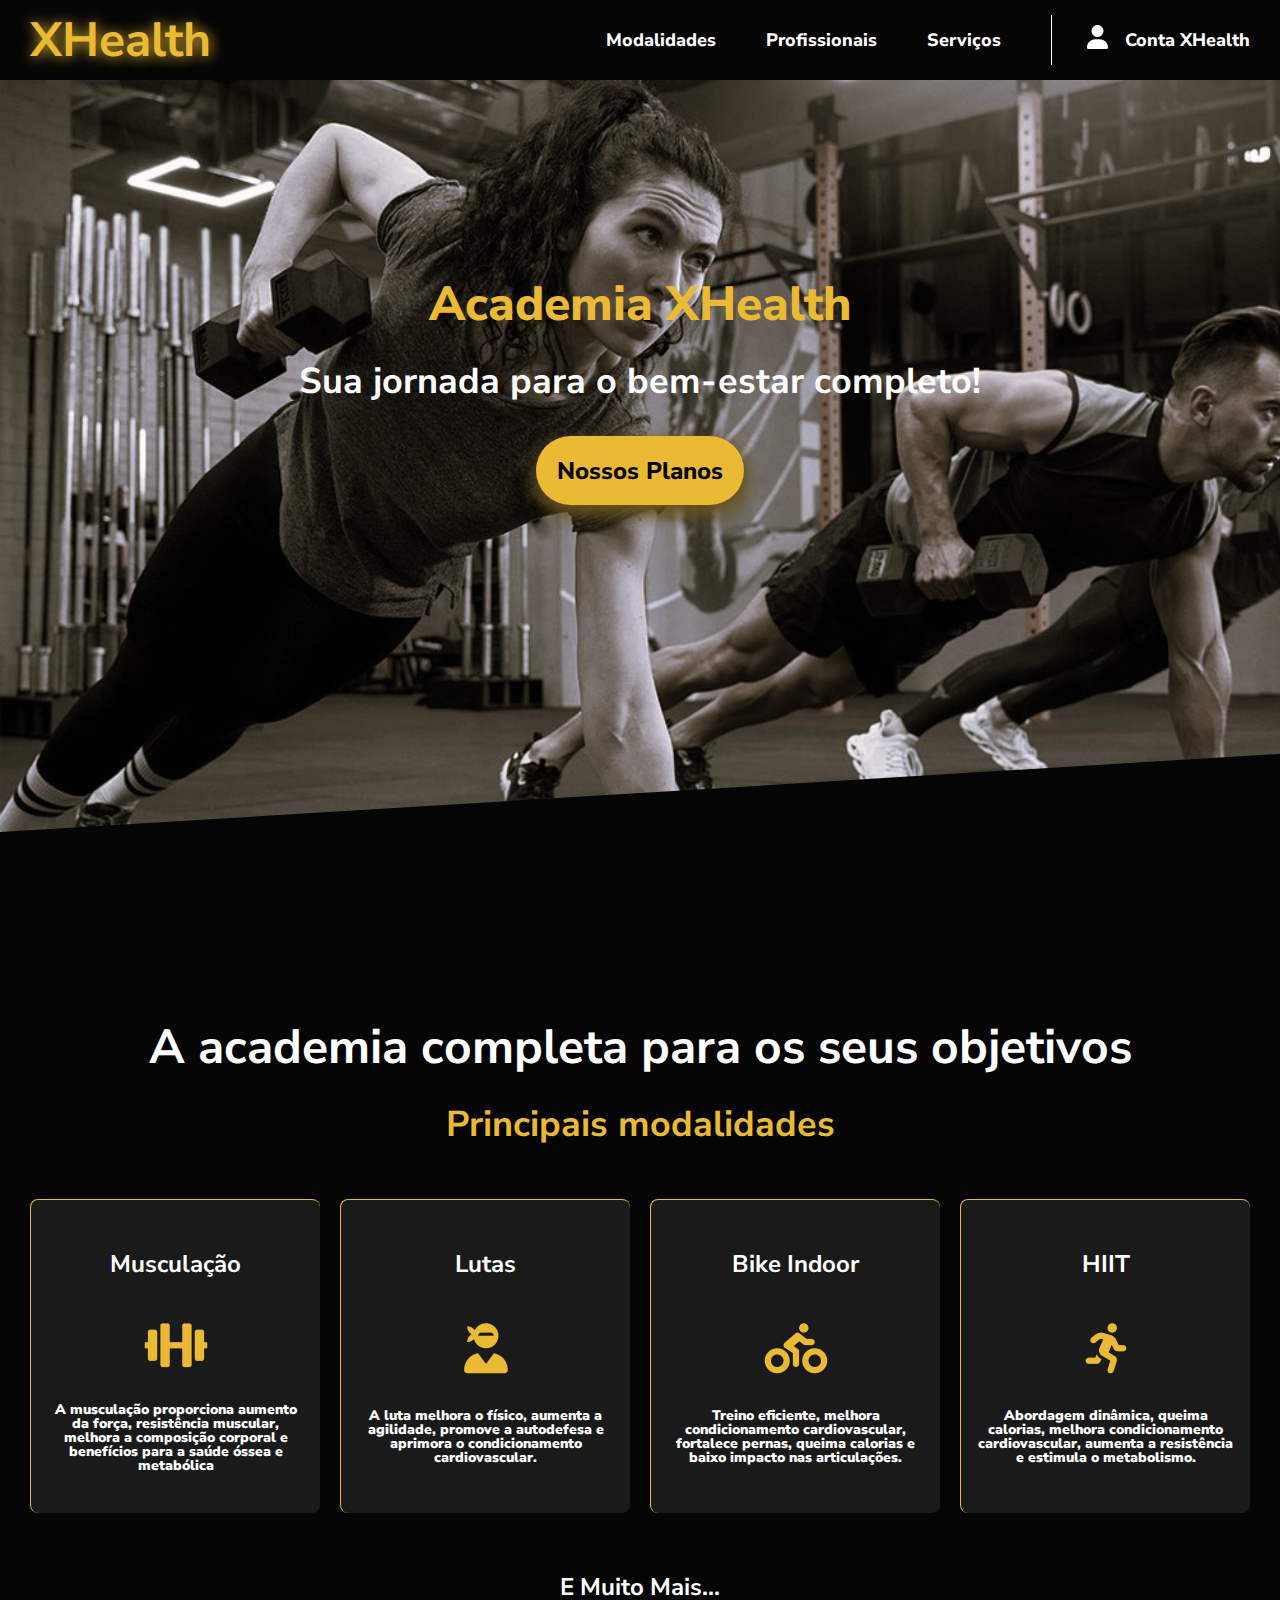
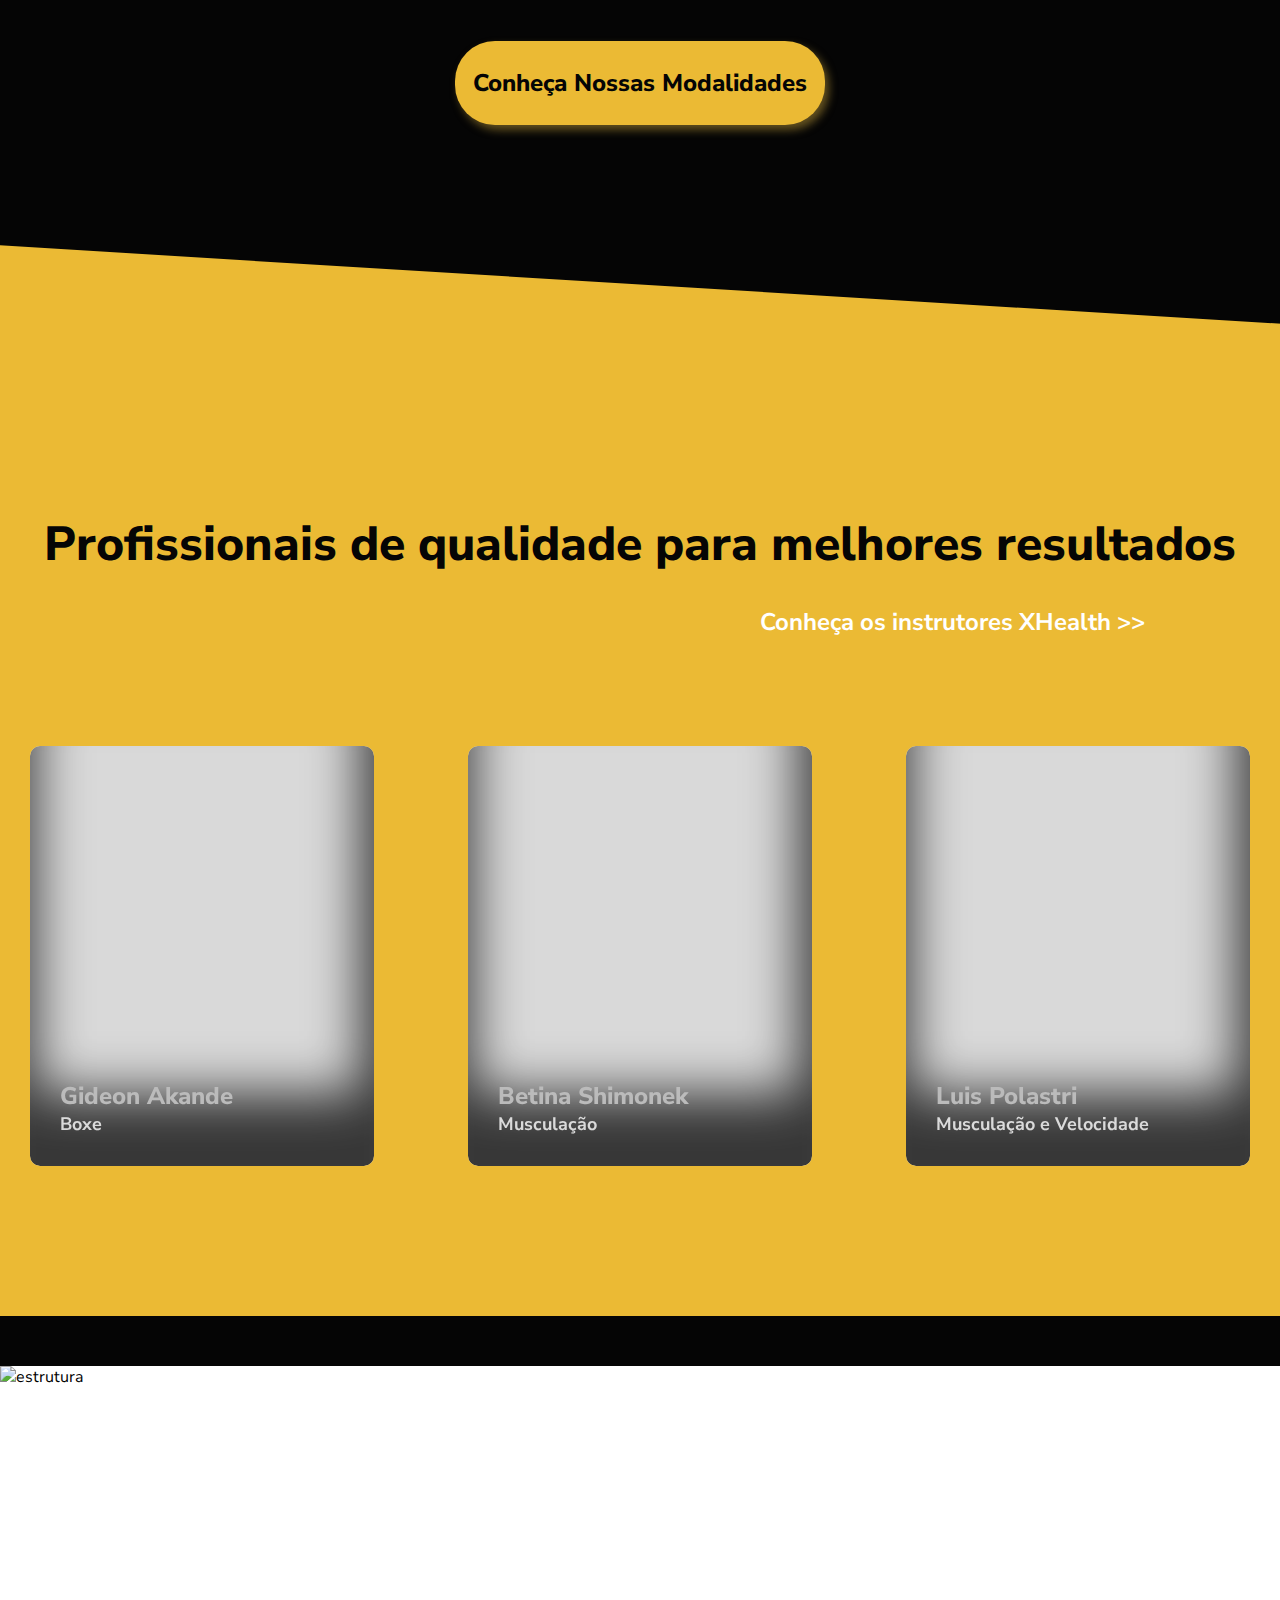
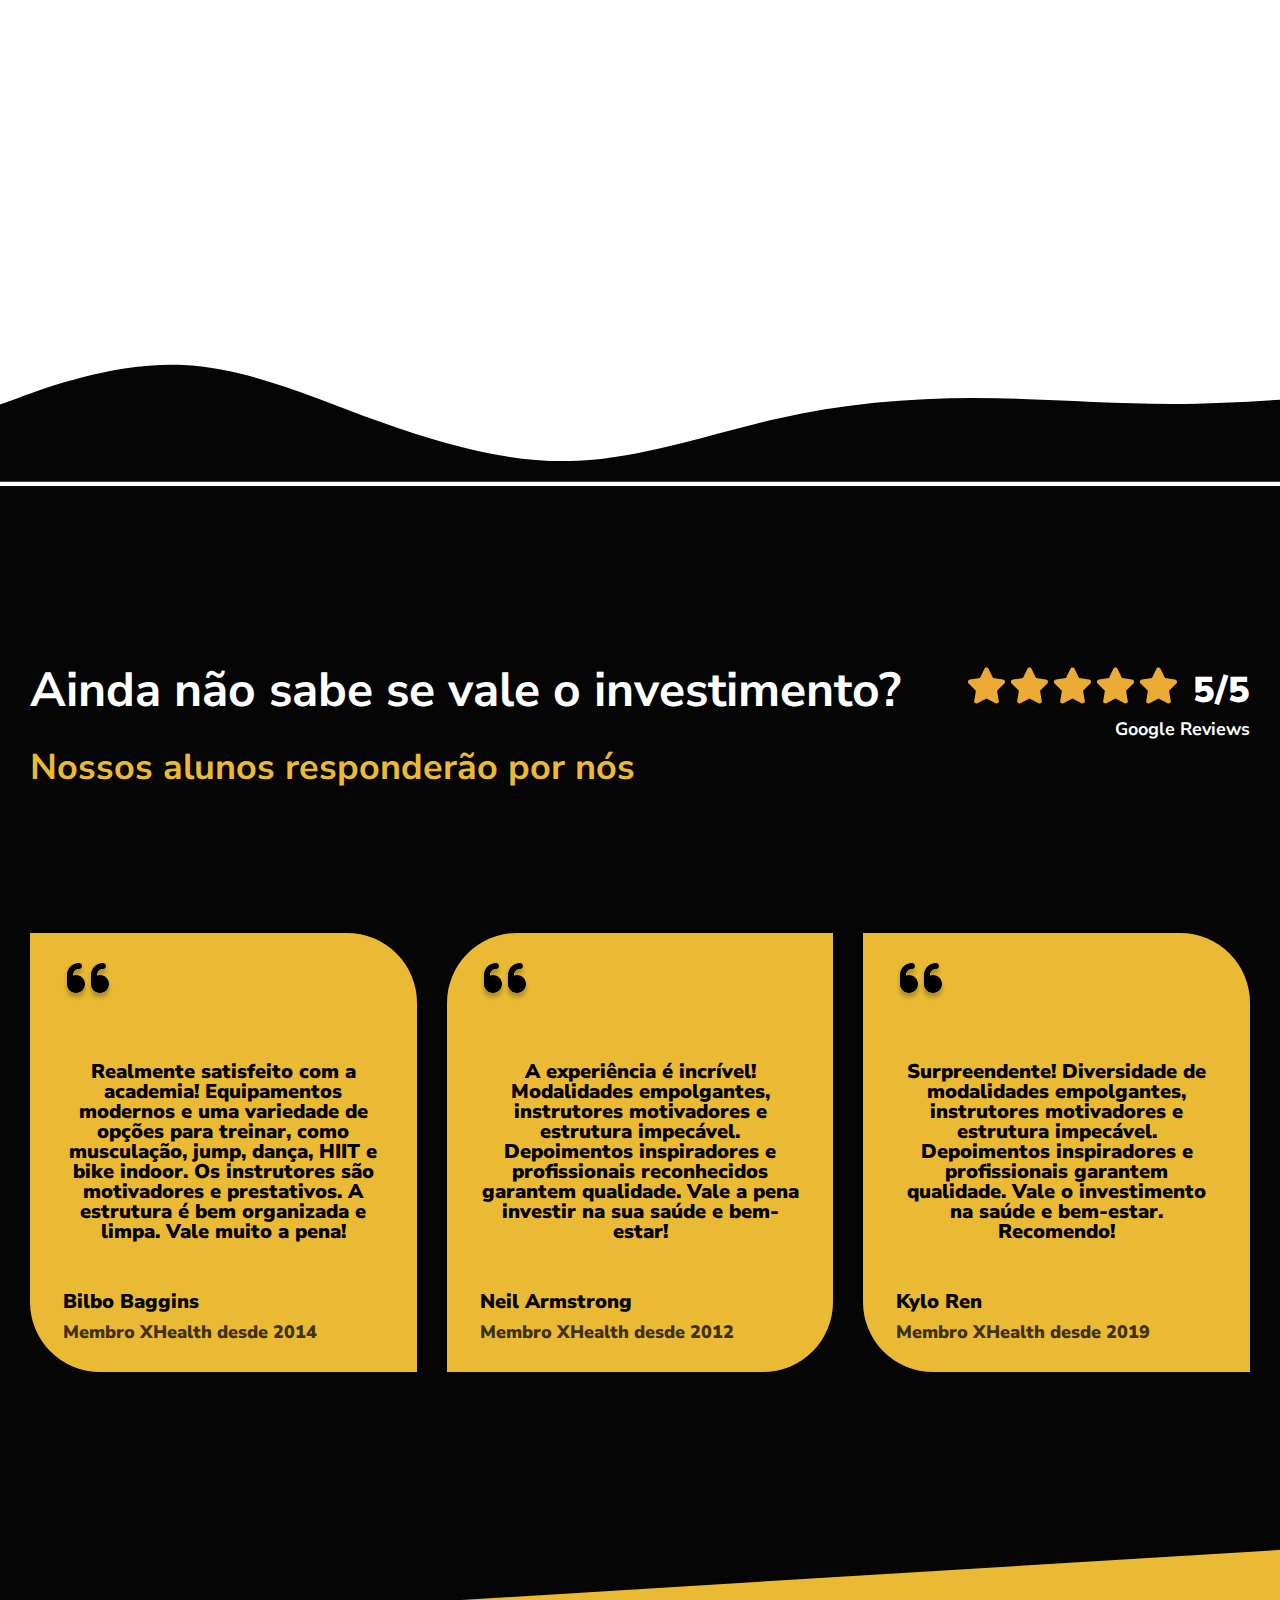
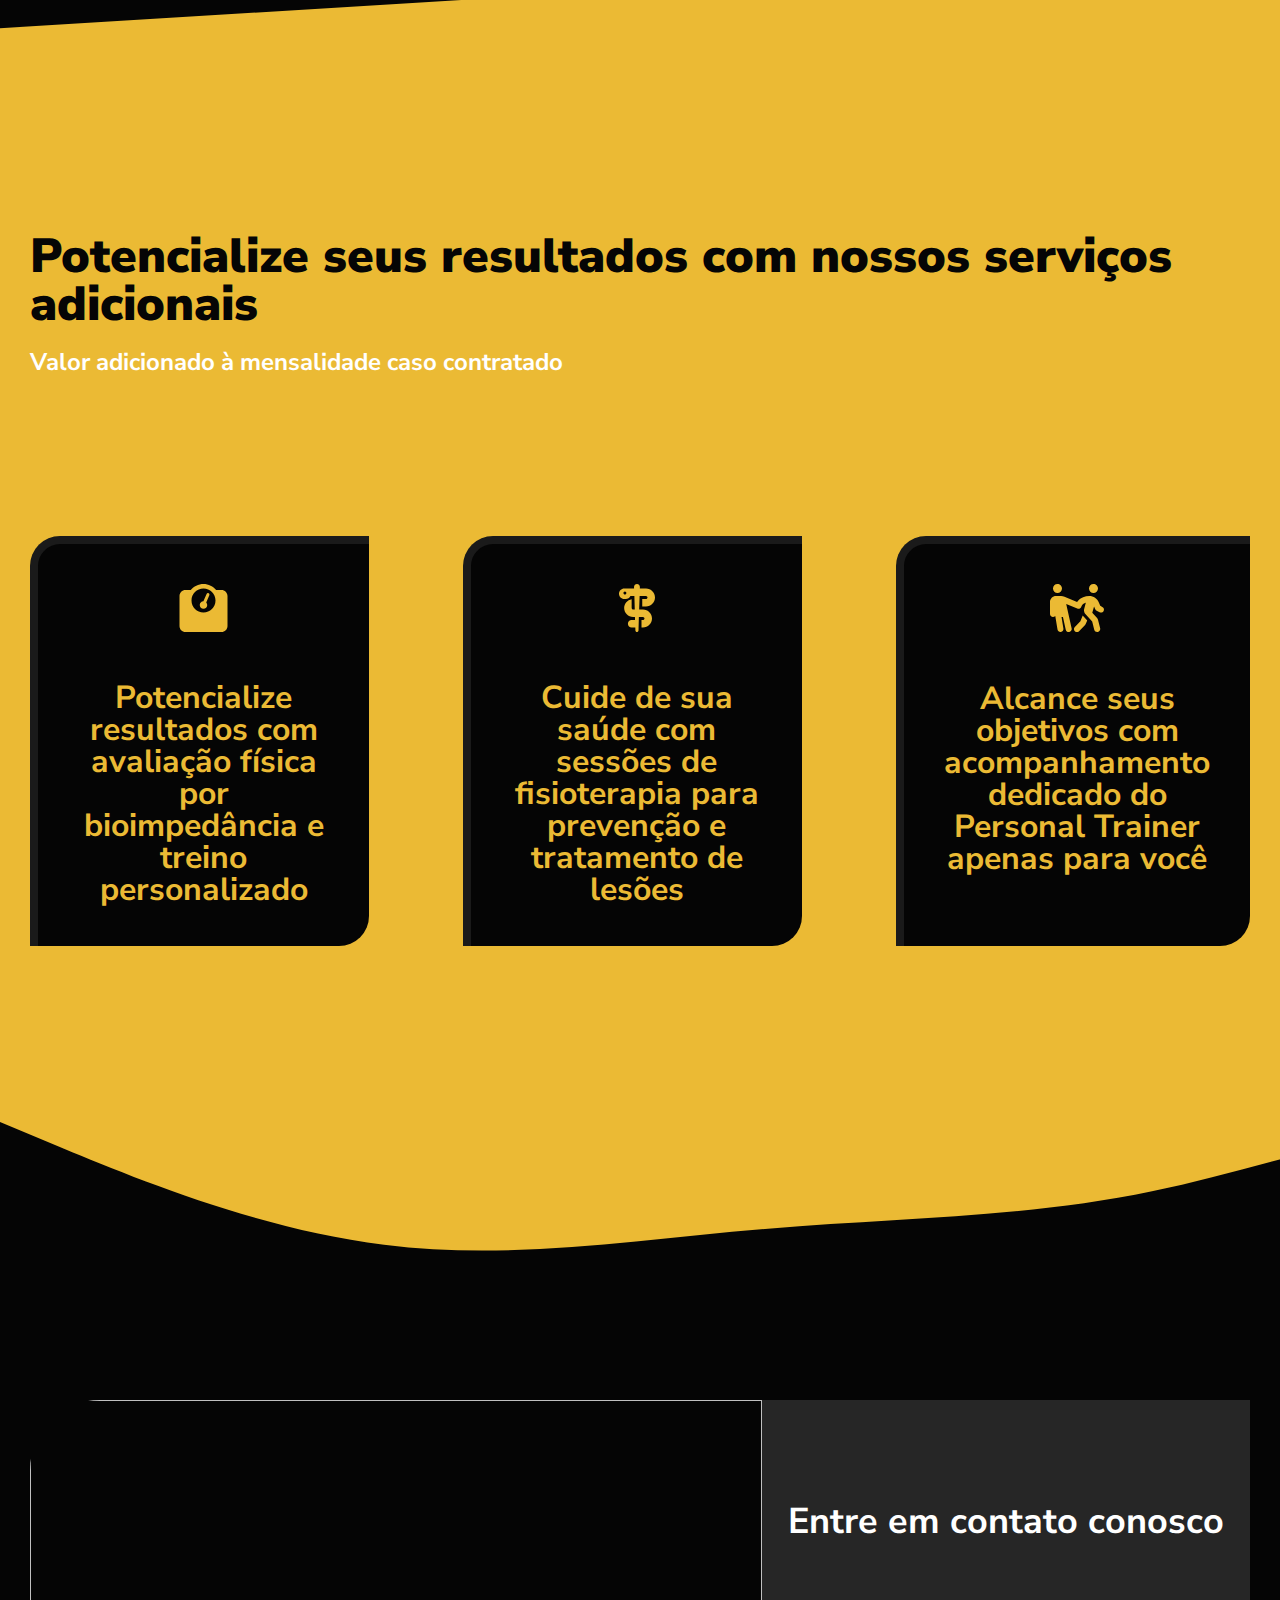
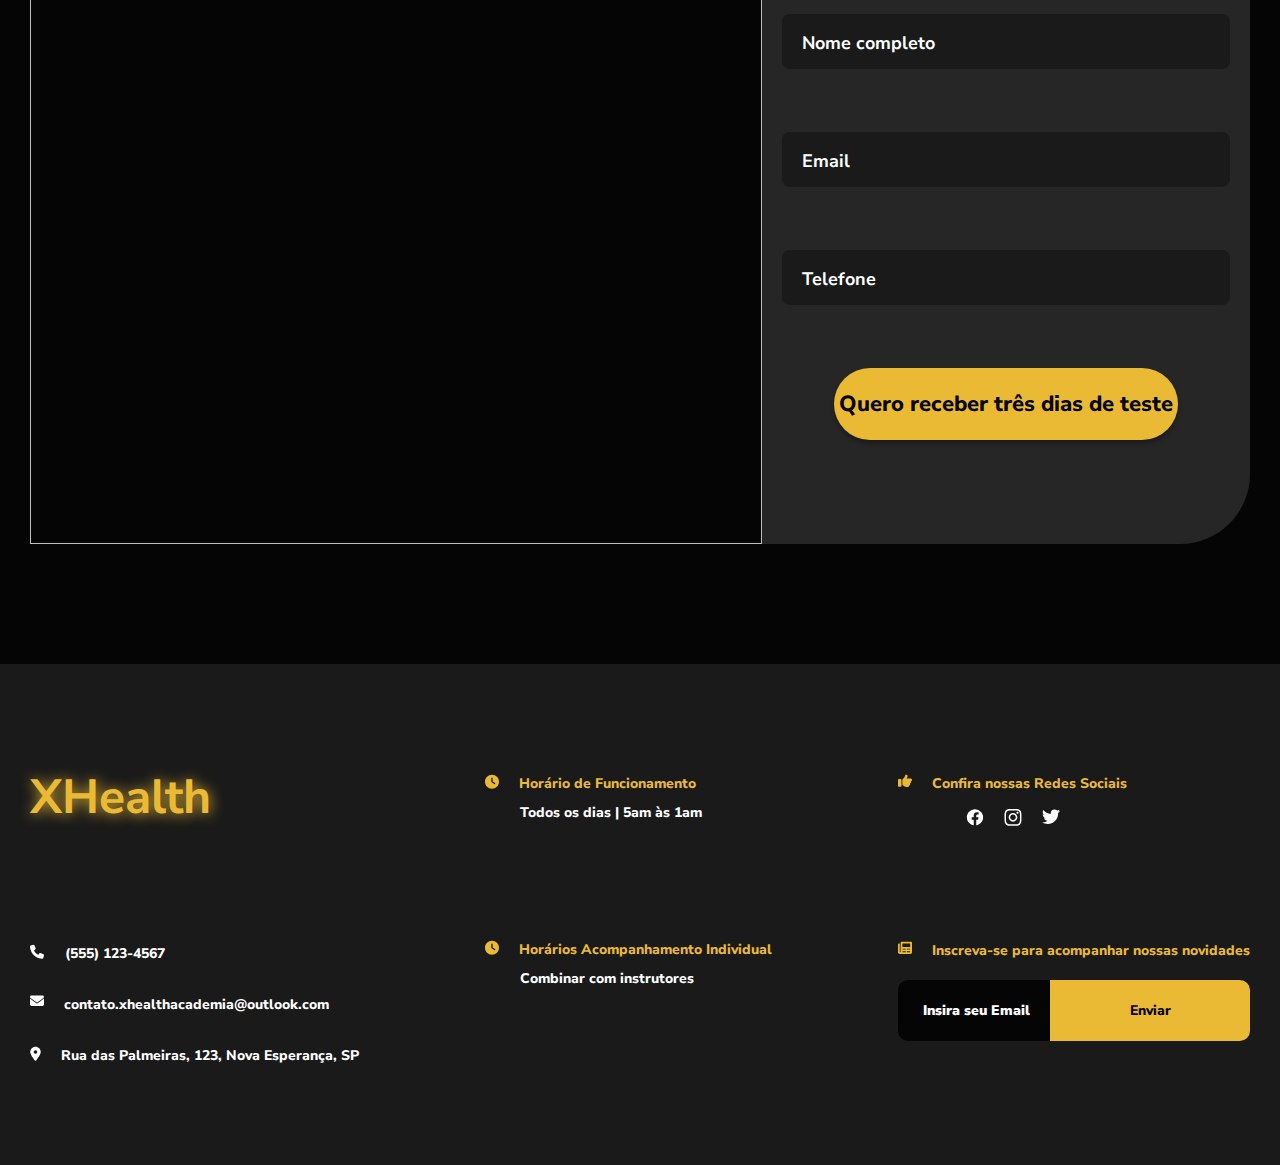
==== commit 925cc41d: "Merge branch 'main' of https://github.com/LucasFTomazela/XHealth" ====
--- a/index.html
+++ b/index.html
@@ -35,7 +35,7 @@
                         </svg>
                     </a>
 
-                    <a href="#" class="username">Conta XHealth</a>
+                    <a href="user.html" class="username" target="_blank">Conta XHealth</a>
                 </div>
             </nav>
 
@@ -43,7 +43,6 @@
     </header>
 
     <section class="start">
-        <img src="img/textos-para-propaganda-de-academia.jpg" alt="Pessoas treinando na academia">
         <div class="text">
             <h1 class="title">Academia XHealth</h1>
             <p class="desc">Sua jornada para o bem-estar completo!</p>
@@ -361,7 +360,7 @@
                             fill="#EBBA34" />
                     </svg>
 
-                    <p class="serviceDesc">Alcance seus objetivos com acompanhamento dedicado do personal trainer</p>
+                    <p class="serviceDesc">Alcance seus objetivos com acompanhamento dedicado do Personal Trainer apenas para você</p>
                 </div>
 
             </div>
@@ -497,7 +496,7 @@
                         <p class="footerTitle">Confira nossas Redes Sociais</p>
                     </div>
                     <div class="redes">
-                        <a href="#">
+                        <a href="https://github.com/LucasFTomazela" target="_blank">
                             <svg width="18" height="18" viewBox="0 0 14 15" fill="none"
                                 xmlns="http://www.w3.org/2000/svg">
                                 <path
@@ -506,7 +505,7 @@
                             </svg>
 
                         </a>
-                        <a href="#">
+                        <a href="https://github.com/Fl1pMoura" target="_blank">
                             <svg width="18" height="18" viewBox="0 0 13 13" fill="none"
                                 xmlns="http://www.w3.org/2000/svg">
                                 <path
@@ -515,7 +514,7 @@
                             </svg>
 
                         </a>
-                        <a href="#">
+                        <a href="https://www.instagram.com/felipem_38/" target="_blank">
                             <svg width="18" height="18" viewBox="0 0 14 12" fill="none"
                                 xmlns="http://www.w3.org/2000/svg">
                                 <path
@@ -554,7 +553,7 @@
             </div> <!-- right -->
     </footer>
 
-    <script src="index.js" type="module"></script>
+    <script src="index.js"></script>
 </body>
 
 </html>--- a/index.css
+++ b/index.css
@@ -9,6 +9,8 @@
 
 body {
   overflow-x: hidden;
+  z-index: -323123312;
+  position: relative;
 }
 
 :root {
@@ -19,7 +21,7 @@
 }
 
 .centro {
-  max-width: 1398px;
+  max-width: 1220px;
   margin: 0 auto;
 }
 
@@ -56,7 +58,6 @@
   display: flex;
   column-gap: 50px;
   align-items: center;
-  margin-right: -25px;
 }
 
 header .centro nav a {
@@ -111,19 +112,31 @@
   line-height: normal;
 }
 
-.start img {
+.start {
+  background-image: url("img/textos-para-propaganda-de-academia.jpg");
+  background-size: cover;
   height: 800px;
-  width: 100%;
   object-fit: cover;
-  filter: grayscale(1);
   position: relative;
   z-index: -1;
+  background-repeat: no-repeat;
+  display: flex;
+  flex-direction: column;
+}
+
+.start .text {
+  margin-top: 200px;
+  row-gap: 30px;
+  display: flex;
+  flex-direction: column;
+  align-items: center;
+  justify-content: center;
+  position: relative;
 }
 
 .start .text .title {
-  position: absolute;
-  left: 752px;
-  top: 275px;
+  display: flex;
+  flex-direction: column;
   color: #ebba34;
   text-align: center;
   text-shadow: 0px 2px 4px 0px rgba(0, 0, 0, 0.25);
@@ -136,7 +149,6 @@
 }
 
 .start .text .desc {
-  position: absolute;
   left: 624px;
   top: 354px;
   color: #fff;
@@ -151,9 +163,6 @@
 
 .start .text .planos {
   font-family: Nunito Sans;
-  position: absolute;
-  left: 856px;
-  top: 433px;
   color: var(--secondaryColor);
   font-size: 24px;
   line-height: 48px;
@@ -167,6 +176,7 @@
   border: none;
   cursor: pointer;
   transition: transform 0.4s ease-in-out;
+  position: relative;
 }
 
 .start .text .planos:hover,
@@ -595,6 +605,7 @@
   padding: 30px 33px;
   background: #ebba34;
   width: 33%;
+  height: 439px;
 }
 
 .cardsReferences .ref1,
@@ -678,10 +689,11 @@
   flex-direction: column;
   align-items: center;
   background-color: #050505;
-  padding: 74px 58px;
+  padding: 40px 40px;
   border-radius: 30px 0px 30px 0;
   border-top: 8px solid #1a1a1a;
   border-left: 8px solid #1a1a1a;
+  width: 33%;
 }
 
 .xtraServices .centro .cardsServices .card .serviceDesc {
@@ -708,7 +720,7 @@
 }
 
 .form .formulario .imgContent {
-  height: 750px;
+  height: 744px;
   width: 60%;
   object-fit: cover;
 }
@@ -745,7 +757,7 @@
 }
 
 .form .formulario .formContent .formBtn {
-  padding: 15px 20px;
+  padding: 12px 5px;
   color: #050505;
   text-align: center;
   font-family: Nunito Sans;
